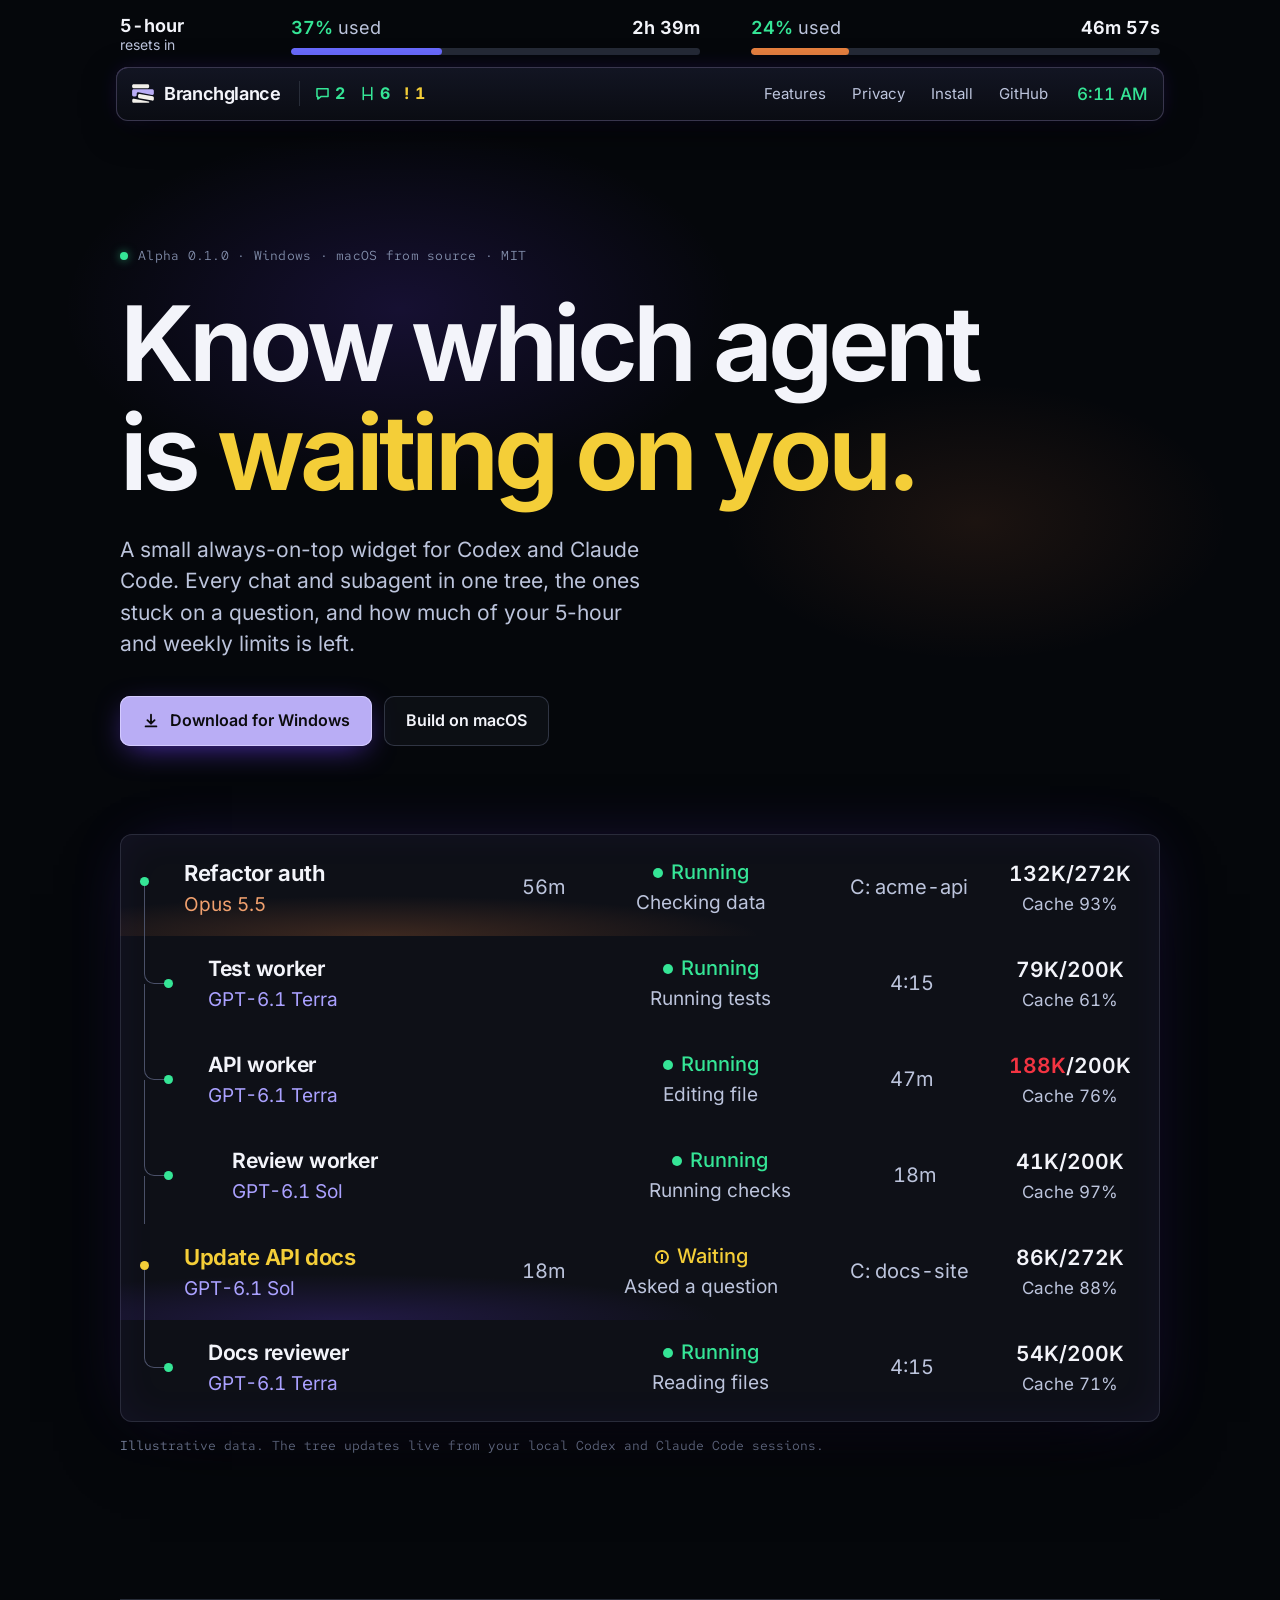
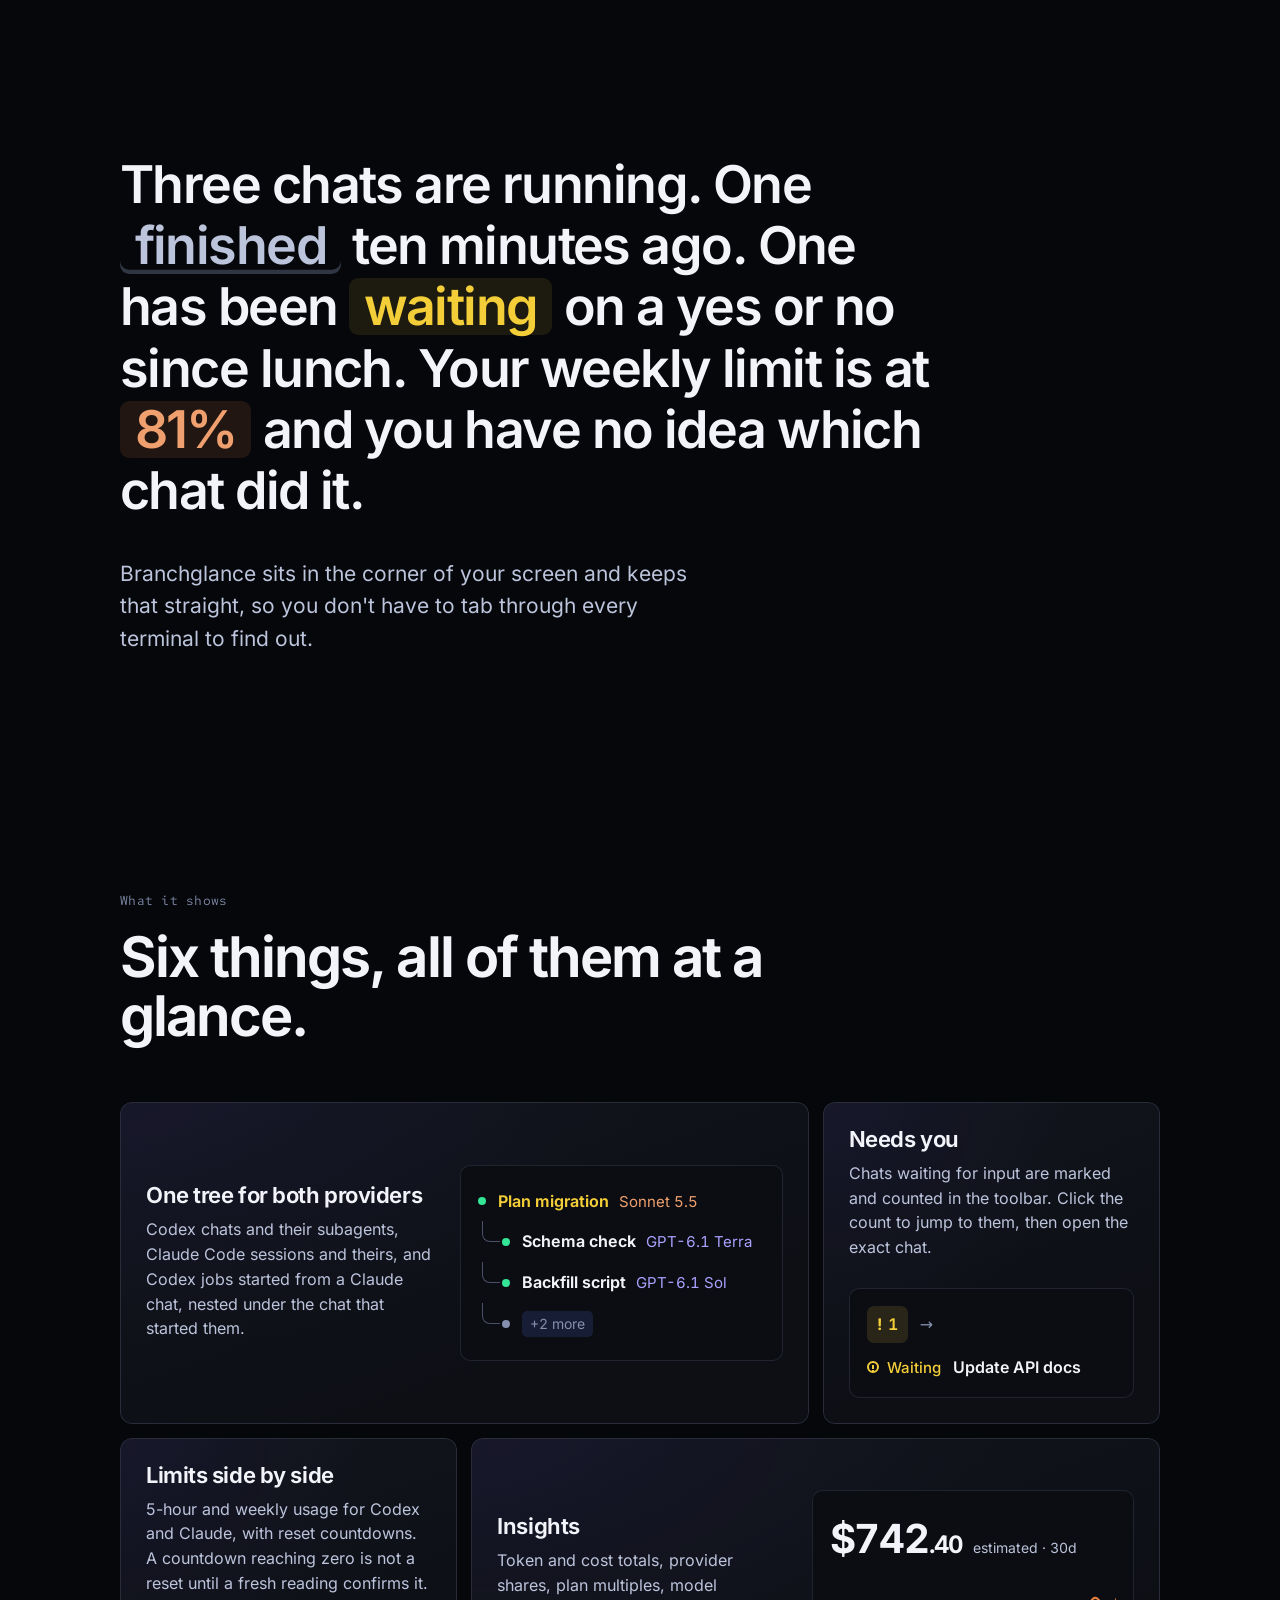
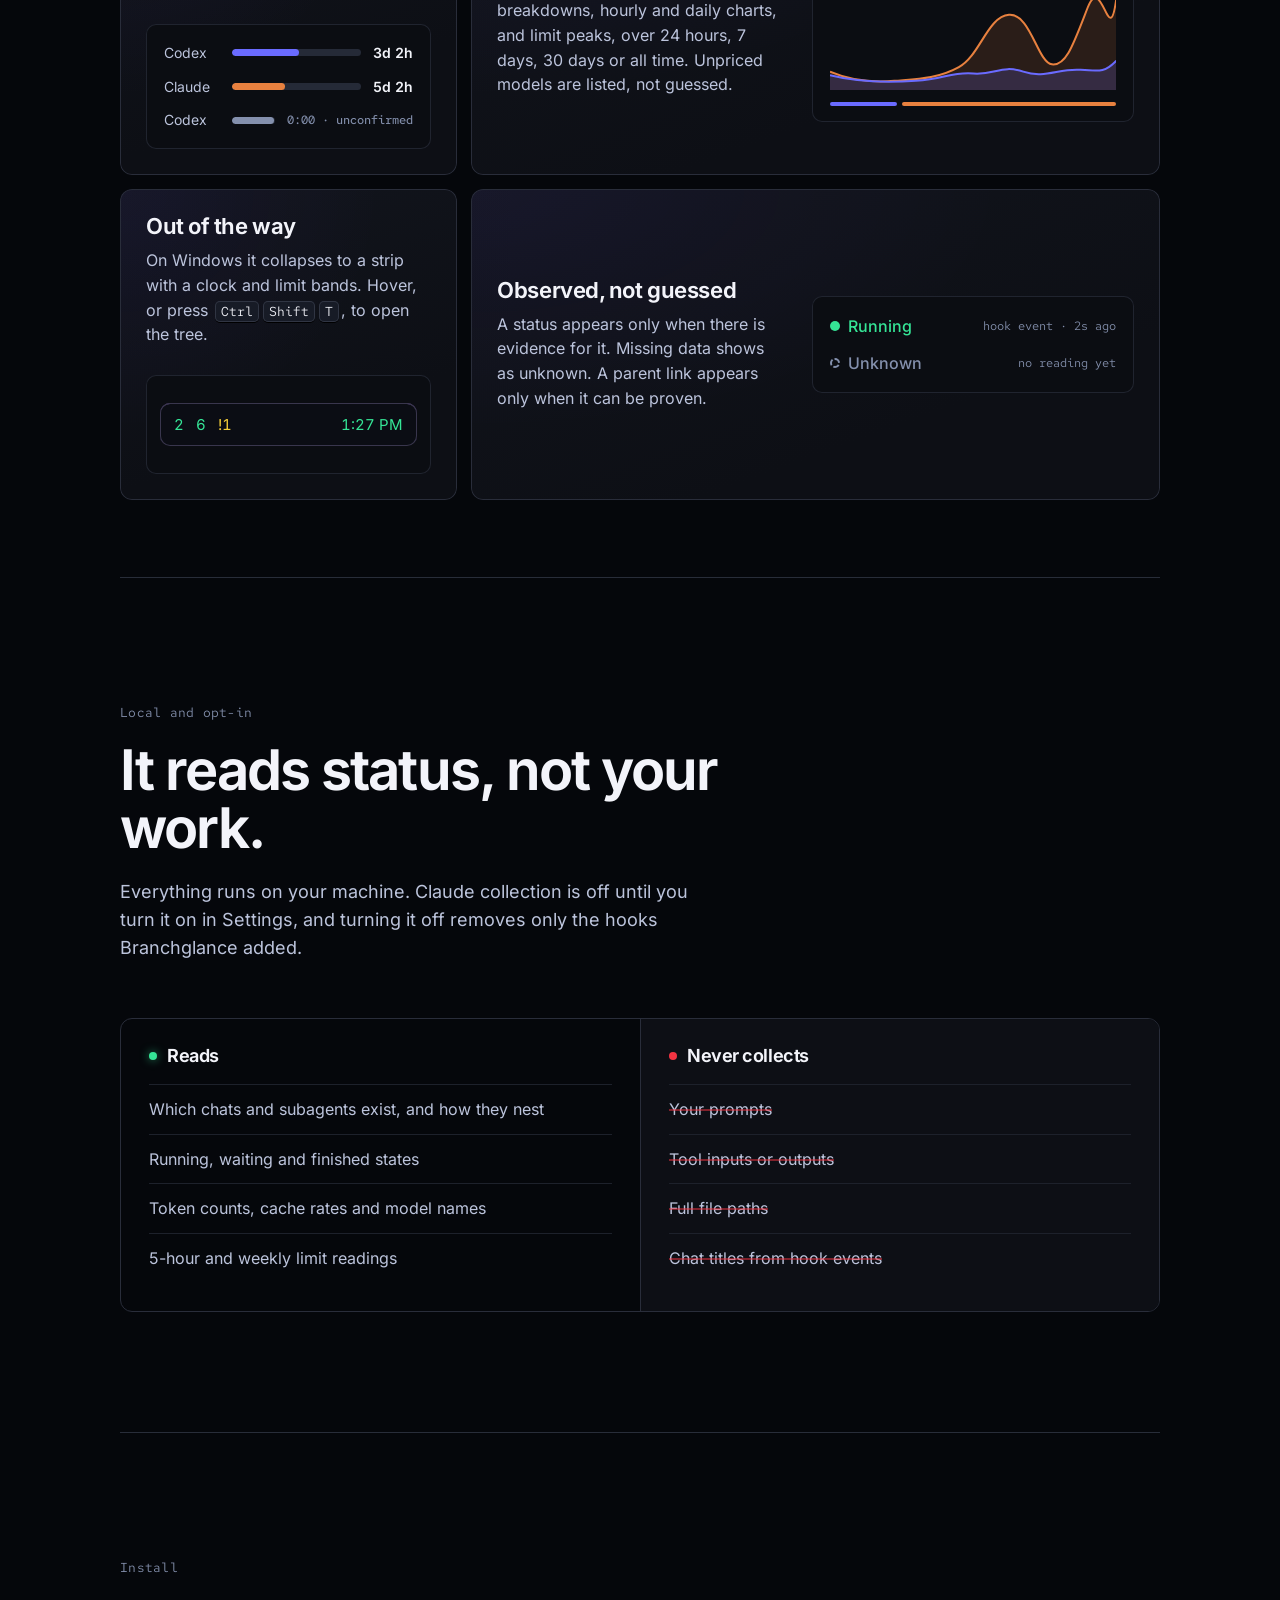
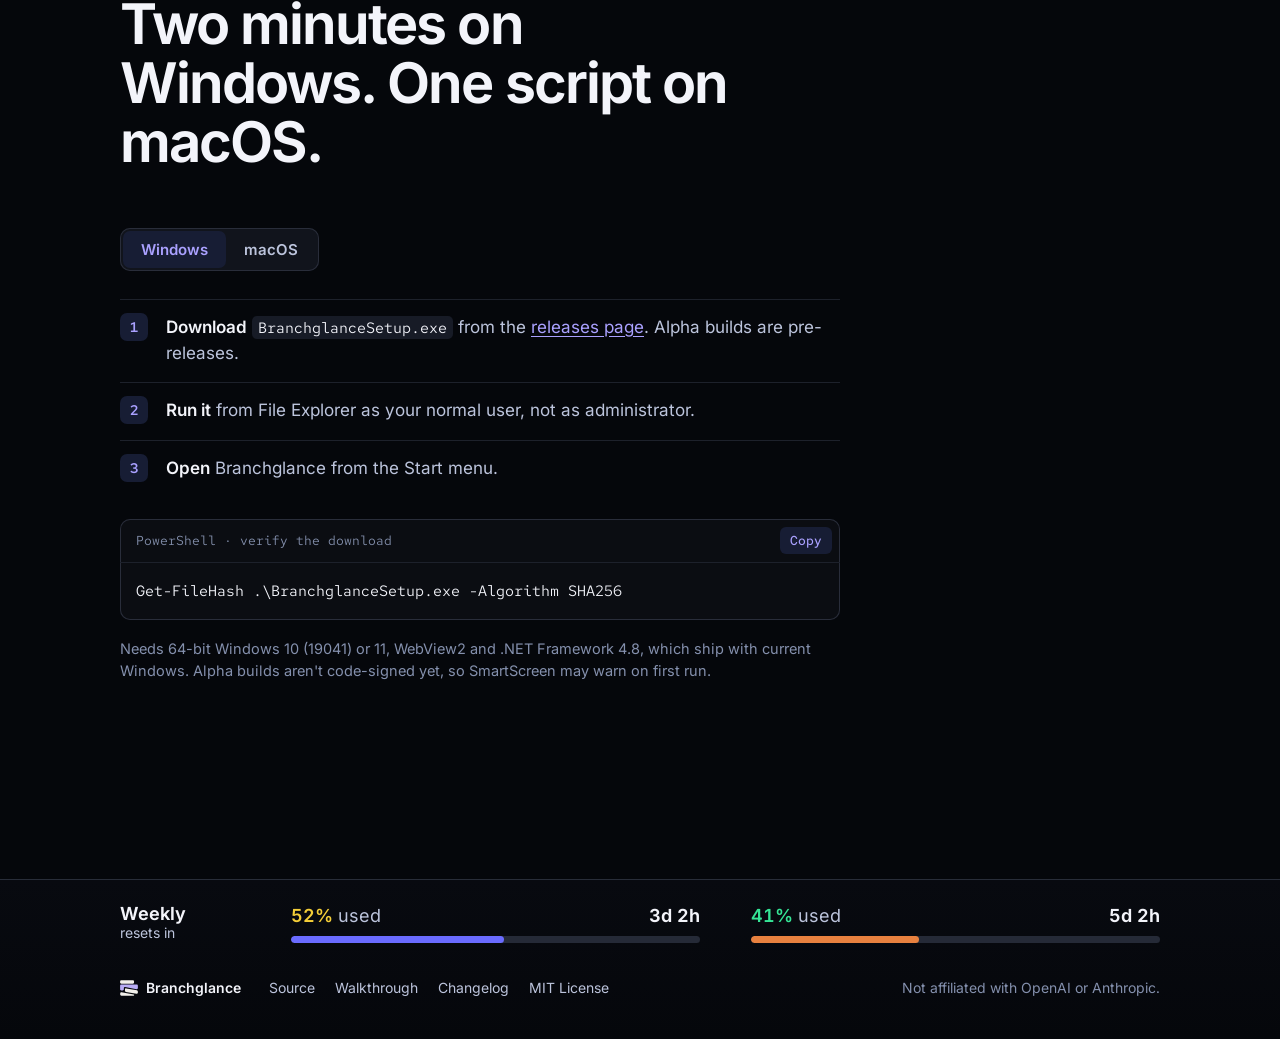
==== site/index.html @ d1dc900a "Add static landing page in the widget's visual language The page opens and closes with the widget's " ====
<!doctype html>
<html lang="en">
<head>
<meta charset="utf-8">
<meta name="viewport" content="width=device-width, initial-scale=1">
<title>Branchglance</title>
<meta name="description" content="A small always-on-top widget for Codex and Claude Code: every chat and subagent in one tree, the ones waiting on you, and how much of your 5-hour and weekly limits is left.">
<meta name="theme-color" content="#0b0d12">
<meta property="og:title" content="Branchglance">
<meta property="og:description" content="Every Codex and Claude Code chat in one tree. See which one is waiting on you, and how much limit is left.">
<meta property="og:image" content="img/social-preview.png">
<link rel="icon" href="img/favicon.svg" type="image/svg+xml">
<link rel="preload" href="fonts/Inter-latin.woff2" as="font" type="font/woff2" crossorigin>
<link rel="stylesheet" href="styles.css">
</head>
<body>

<!-- 5-hour band: the page opens the way the widget does. -->
<header class="band band-top" aria-label="Site header">
  <div class="band-inner">
    <div class="band-label"><b>5-hour</b><span>resets in</span></div>
    <div class="band-meter" data-src="codex">
      <div class="bm-head"><span><em class="pct" data-pct="37">37%</em> used</span><span class="cd" data-cd="9600">2h 40m</span></div>
      <div class="meter"><i style="width:37%"></i></div>
    </div>
    <div class="band-meter" data-src="claude">
      <div class="bm-head"><span><em class="pct" data-pct="24">24%</em> used</span><span class="cd" data-cd="2818" data-sec>46m 58s</span></div>
      <div class="meter"><i style="width:24%"></i></div>
    </div>
  </div>

  <nav class="toolbar" aria-label="Primary">
    <a class="tb-brand" href="#top" aria-label="Branchglance home">
      <img src="img/mark-full.svg" alt="" width="22" height="19">
      <span>Branchglance</span>
    </a>
    <div class="tb-counts" aria-hidden="true">
      <span class="c-chat"><svg viewBox="0 0 20 20"><path d="M3.5 4.5h13v9h-8l-4 3v-3h-1z"/></svg><b id="n-chats">2</b></span>
      <span class="c-agent"><svg viewBox="0 0 20 20"><path d="M5 3v9h10M15 3v14M5 12v5"/></svg><b id="n-agents">6</b></span>
      <span class="c-wait"><b>!</b><b id="n-wait">1</b></span>
    </div>
    <div class="tb-links">
      <a href="#features">Features</a>
      <a href="#privacy">Privacy</a>
      <a href="#install">Install</a>
      <a href="https://github.com/apratxxm/branchglance" rel="noopener">GitHub</a>
    </div>
    <span class="tb-clock" id="clock" aria-hidden="true">9:39 PM</span>
  </nav>
</header>

<main id="top">

  <!-- Hero -->
  <section class="hero">
    <p class="eyebrow"><span class="dot dot-green"></span>Alpha 0.1.0 · Windows · macOS from source · MIT</p>
    <h1>Know which agent<br>is <span class="waiting-word">waiting on you.</span></h1>
    <p class="lede">A small always-on-top widget for Codex and Claude Code. Every chat and subagent in one tree, the ones stuck on a question, and how much of your 5-hour and weekly limits is left.</p>
    <div class="cta">
      <a class="btn btn-primary" href="https://github.com/apratxxm/branchglance/releases">
        <svg viewBox="0 0 20 20" aria-hidden="true"><path d="M10 3v10m0 0-4-4m4 4 4-4M4 16h12"/></svg>
        Download for Windows
      </a>
      <a class="btn btn-ghost" href="#install">Build on macOS</a>
    </div>

    <!-- A working replica of the expanded tree, not a screenshot. -->
    <figure class="widget" aria-label="Branchglance widget showing two chats and their subagents">
      <div class="tree" id="tree">
        <div class="row parent claude" data-row="auth">
          <span class="node"></span>
          <div class="t"><b>Refactor auth</b><span class="model m-claude">Opus 5.5</span></div>
          <div class="age" data-age="3360">56m</div>
          <div class="st"><span class="state s-run">Running</span><span class="act">Checking data</span></div>
          <div class="path">C: acme-api</div>
          <div class="tok"><b><span data-tok="132">132K</span>/272K</b><span>Cache 93%</span></div>
        </div>
        <div class="row child" data-row="test">
          <span class="node"></span>
          <div class="t"><b>Test worker</b><span class="model m-codex">GPT-6.1 Terra</span></div>
          <div class="age"></div>
          <div class="st"><span class="state s-run">Running</span><span class="act">Running tests</span></div>
          <div class="path mono-num" data-age="254">4:14</div>
          <div class="tok"><b><span data-tok="79">79K</span>/200K</b><span>Cache 61%</span></div>
        </div>
        <div class="row child" data-row="api">
          <span class="node"></span>
          <div class="t"><b>API worker</b><span class="model m-codex">GPT-6.1 Terra</span></div>
          <div class="age"></div>
          <div class="st"><span class="state s-run">Running</span><span class="act">Editing file</span></div>
          <div class="path" data-age="2820">47m</div>
          <div class="tok"><b><span class="hot" data-tok="188">188K</span>/200K</b><span>Cache 76%</span></div>
        </div>
        <div class="row child deep" data-row="review">
          <span class="node"></span>
          <div class="t"><b>Review worker</b><span class="model m-codex">GPT-6.1 Sol</span></div>
          <div class="age"></div>
          <div class="st"><span class="state s-run">Running</span><span class="act">Running checks</span></div>
          <div class="path" data-age="1080">18m</div>
          <div class="tok"><b><span data-tok="41">41K</span>/200K</b><span>Cache 97%</span></div>
        </div>
        <div class="row parent codex" data-row="docs">
          <span class="node"></span>
          <div class="t"><b>Update API docs</b><span class="model m-codex">GPT-6.1 Sol</span></div>
          <div class="age" data-age="1080">18m</div>
          <div class="st"><span class="state s-wait">Waiting</span><span class="act">Asked a question</span></div>
          <div class="path">C: docs-site</div>
          <div class="tok"><b><span data-tok="86">86K</span>/272K</b><span>Cache 88%</span></div>
        </div>
        <div class="row child last" data-row="docrev">
          <span class="node"></span>
          <div class="t"><b>Docs reviewer</b><span class="model m-codex">GPT-6.1 Terra</span></div>
          <div class="age"></div>
          <div class="st"><span class="state s-run">Running</span><span class="act">Reading files</span></div>
          <div class="path" data-age="254">4:14</div>
          <div class="tok"><b><span data-tok="54">54K</span>/200K</b><span>Cache 71%</span></div>
        </div>
      </div>
      <figcaption>Illustrative data. The tree updates live from your local Codex and Claude Code sessions.</figcaption>
    </figure>
  </section>

  <!-- The problem, said plainly -->
  <section class="prose-band">
    <p class="big">
      Three chats are running.
      One <span class="tag t-done">finished</span> ten minutes ago.
      One has been <span class="tag t-wait">waiting</span> on a yes or no since lunch.
      Your weekly limit is at <span class="tag t-hot">81%</span> and you have no idea which chat did it.
    </p>
    <p class="big-after">Branchglance sits in the corner of your screen and keeps that straight, so you don't have to tab through every terminal to find out.</p>
  </section>

  <!-- Features as specimens -->
  <section class="features" id="features" aria-labelledby="features-h">
    <div class="sec-head">
      <p class="eyebrow">What it shows</p>
      <h2 id="features-h">Six things, all of them at a glance.</h2>
    </div>

    <div class="grid">
      <article class="spec span-2">
        <div class="spec-copy">
          <h3>One tree for both providers</h3>
          <p>Codex chats and their subagents, Claude Code sessions and theirs, and Codex jobs started from a Claude chat, nested under the chat that started them.</p>
        </div>
        <div class="spec-ui mini-tree" aria-hidden="true">
          <div class="mt mt-p"><i></i><b>Plan migration</b><span class="m-claude">Sonnet 5.5</span></div>
          <div class="mt mt-c"><i></i><b>Schema check</b><span class="m-codex">GPT-6.1 Terra</span></div>
          <div class="mt mt-c"><i></i><b>Backfill script</b><span class="m-codex">GPT-6.1 Sol</span></div>
          <div class="mt mt-c mt-more"><i></i><span>+2 more</span></div>
        </div>
      </article>

      <article class="spec">
        <div class="spec-copy">
          <h3>Needs you</h3>
          <p>Chats waiting for input are marked and counted in the toolbar. Click the count to jump to them, then open the exact chat.</p>
        </div>
        <div class="spec-ui needs" aria-hidden="true">
          <span class="chip-wait"><b>!</b> 1</span>
          <span class="arrow">→</span>
          <span class="needs-row"><span class="state s-wait">Waiting</span> Update API docs</span>
        </div>
      </article>

      <article class="spec">
        <div class="spec-copy">
          <h3>Limits side by side</h3>
          <p>5-hour and weekly usage for Codex and Claude, with reset countdowns. A countdown reaching zero is not a reset until a fresh reading confirms it.</p>
        </div>
        <div class="spec-ui limits" aria-hidden="true">
          <div class="lim codex"><span>Codex</span><div class="meter"><i style="width:52%"></i></div><b>3d 2h</b></div>
          <div class="lim claude"><span>Claude</span><div class="meter"><i style="width:41%"></i></div><b>5d 2h</b></div>
          <div class="lim zero"><span>Codex</span><div class="meter"><i style="width:96%"></i></div><b class="unconfirmed">0:00 · unconfirmed</b></div>
        </div>
      </article>

      <article class="spec span-2 insights">
        <div class="spec-copy">
          <h3>Insights</h3>
          <p>Token and cost totals, provider shares, plan multiples, model breakdowns, hourly and daily charts, and limit peaks, over 24 hours, 7 days, 30 days or all time. Unpriced models are listed, not guessed.</p>
        </div>
        <div class="spec-ui chart" aria-hidden="true">
          <div class="chart-top">
            <span class="money">$742<small>.40</small></span>
            <span class="est">estimated · 30d</span>
          </div>
          <svg viewBox="0 0 400 120" preserveAspectRatio="none">
            <path class="a-claude" d="M0 100 C30 110 60 112 90 110 S150 108 180 95 S220 40 250 38 S290 90 310 92 S340 70 360 30 S390 80 400 20 V120 H0Z"/>
            <path class="l-claude" d="M0 100 C30 110 60 112 90 110 S150 108 180 95 S220 40 250 38 S290 90 310 92 S340 70 360 30 S390 80 400 20"/>
            <path class="a-codex" d="M0 104 C40 112 80 112 120 110 S170 100 200 102 S240 92 270 100 S320 96 350 98 S385 100 400 88 V120 H0Z"/>
            <path class="l-codex" d="M0 104 C40 112 80 112 120 110 S170 100 200 102 S240 92 270 100 S320 96 350 98 S385 100 400 88"/>
          </svg>
          <div class="split"><i class="sc" style="flex:24"></i><i class="sl" style="flex:76"></i></div>
        </div>
      </article>

      <article class="spec">
        <div class="spec-copy">
          <h3>Out of the way</h3>
          <p>On Windows it collapses to a strip with a clock and limit bands. Hover, or press <kbd>Ctrl</kbd><kbd>Shift</kbd><kbd>T</kbd>, to open the tree.</p>
        </div>
        <div class="spec-ui strip" aria-hidden="true">
          <div class="strip-bar">
            <span class="sb-counts"><em class="g">2</em><em class="g">6</em><em class="y">!1</em></span>
            <span class="sb-clock">1:27 PM</span>
          </div>
        </div>
      </article>

      <article class="spec span-2">
        <div class="spec-copy">
          <h3>Observed, not guessed</h3>
          <p>A status appears only when there is evidence for it. Missing data shows as unknown. A parent link appears only when it can be proven.</p>
        </div>
        <div class="spec-ui observed" aria-hidden="true">
          <div><span class="state s-run">Running</span><small>hook event · 2s ago</small></div>
          <div><span class="state s-unk">Unknown</span><small>no reading yet</small></div>
        </div>
      </article>
    </div>
  </section>

  <!-- Privacy -->
  <section class="privacy" id="privacy" aria-labelledby="privacy-h">
    <div class="sec-head">
      <p class="eyebrow">Local and opt-in</p>
      <h2 id="privacy-h">It reads status, not your work.</h2>
      <p class="sub">Everything runs on your machine. Claude collection is off until you turn it on in Settings, and turning it off removes only the hooks Branchglance added.</p>
    </div>
    <div class="ledger">
      <div class="col">
        <h3><span class="dot dot-green"></span>Reads</h3>
        <ul>
          <li>Which chats and subagents exist, and how they nest</li>
          <li>Running, waiting and finished states</li>
          <li>Token counts, cache rates and model names</li>
          <li>5-hour and weekly limit readings</li>
        </ul>
      </div>
      <div class="col">
        <h3><span class="dot dot-red"></span>Never collects</h3>
        <ul>
          <li>Your prompts</li>
          <li>Tool inputs or outputs</li>
          <li>Full file paths</li>
          <li>Chat titles from hook events</li>
        </ul>
      </div>
    </div>
  </section>

  <!-- Install -->
  <section class="install" id="install" aria-labelledby="install-h">
    <div class="sec-head">
      <p class="eyebrow">Install</p>
      <h2 id="install-h">Two minutes on Windows. One script on macOS.</h2>
    </div>

    <div class="tabs" role="tablist" aria-label="Platform">
      <button role="tab" id="tab-win" aria-controls="pane-win" aria-selected="true">Windows</button>
      <button role="tab" id="tab-mac" aria-controls="pane-mac" aria-selected="false" tabindex="-1">macOS</button>
    </div>

    <div class="pane" id="pane-win" role="tabpanel" aria-labelledby="tab-win">
      <ol class="steps">
        <li><b>Download</b> <code>BranchglanceSetup.exe</code> from the <a href="https://github.com/apratxxm/branchglance/releases">releases page</a>. Alpha builds are pre-releases.</li>
        <li><b>Run it</b> from File Explorer as your normal user, not as administrator.</li>
        <li><b>Open</b> Branchglance from the Start menu.</li>
      </ol>
      <div class="code">
        <div class="code-head"><span>PowerShell · verify the download</span><button class="copy" data-copy="win-code">Copy</button></div>
        <pre id="win-code">Get-FileHash .\BranchglanceSetup.exe -Algorithm SHA256</pre>
      </div>
      <p class="fine">Needs 64-bit Windows 10 (19041) or 11, WebView2 and .NET Framework 4.8, which ship with current Windows. Alpha builds aren't code-signed yet, so SmartScreen may warn on first run.</p>
    </div>

    <div class="pane" id="pane-mac" role="tabpanel" aria-labelledby="tab-mac" hidden>
      <ol class="steps">
        <li><b>Install</b> Python 3 and the Xcode command line tools.</li>
        <li><b>Build</b> from a checkout. The script installs the notch app in <code>/Applications</code>.</li>
      </ol>
      <div class="code">
        <div class="code-head"><span>Terminal</span><button class="copy" data-copy="mac-code">Copy</button></div>
        <pre id="mac-code">git clone https://github.com/apratxxm/branchglance.git
cd branchglance
./macos/build.sh install</pre>
      </div>
      <p class="fine">Builds without a Developer ID are signed locally for the machine that built them. See the <a href="https://github.com/apratxxm/branchglance/blob/master/macos/README.md">macOS guide</a> for rollback and uninstall.</p>
    </div>
  </section>

</main>

<!-- Weekly band: the page closes the way the widget does. -->
<footer class="band band-bottom">
  <div class="band-inner">
    <div class="band-label"><b>Weekly</b><span>resets in</span></div>
    <div class="band-meter" data-src="codex">
      <div class="bm-head"><span><em class="pct" data-pct="52">52%</em> used</span><span class="cd">3d 2h</span></div>
      <div class="meter"><i style="width:52%"></i></div>
    </div>
    <div class="band-meter" data-src="claude">
      <div class="bm-head"><span><em class="pct" data-pct="41">41%</em> used</span><span class="cd">5d 2h</span></div>
      <div class="meter"><i style="width:41%"></i></div>
    </div>
  </div>
  <div class="foot">
    <span class="foot-brand"><img src="img/mark-full.svg" alt="" width="18" height="16"> Branchglance</span>
    <span class="foot-links">
      <a href="https://github.com/apratxxm/branchglance">Source</a>
      <a href="https://github.com/apratxxm/branchglance/blob/master/docs/GUIDE.md">Walkthrough</a>
      <a href="https://github.com/apratxxm/branchglance/blob/master/CHANGELOG.md">Changelog</a>
      <a href="https://github.com/apratxxm/branchglance/blob/master/LICENSE">MIT License</a>
    </span>
    <span class="foot-note">Not affiliated with OpenAI or Anthropic.</span>
  </div>
</footer>

<script src="main.js" defer></script>
</body>
</html>
---- site/styles.css ----
/* Branchglance site. Tokens are lifted from the widget (token_tracker/static/runway*.css)
   so the page reads as the same object, not a marketing reinterpretation of it. */

@font-face{font-family:Inter;font-style:normal;font-weight:400 700;font-display:swap;src:url("fonts/Inter-latin.woff2") format("woff2");}
@font-face{font-family:"Red Hat Mono";font-style:normal;font-weight:400 600;font-display:swap;src:url("fonts/RedHatMono-latin.woff2") format("woff2");}

:root{
  color-scheme:dark;
  --void:#05070b;
  --paper:#0b0d12;
  --card:#11141c;
  --card-2:#0e1017;
  --ink:#f3f4fa;
  --muted:#bcc4dc;
  --quiet:#8490ad;
  --line:#282d39;
  --line-2:#303543;
  --track:#252a37;

  --codex:#5f72ff;          /* meter blue, a touch lifted from #425df6 for text contrast */
  --codex-bar:#6a6bff;
  --codex-ink:#aaa1ff;      /* model name lavender */
  --codex-glow:#7040ff;
  --claude:#e8813f;
  --claude-ink:#f0a06e;
  --claude-glow:#ffb14a;

  --green:#35e596;
  --yellow:#f4ce38;
  --red:#f33442;

  --mark-lav:#b9adf5;

  --sans:Inter,"Segoe UI Variable","Segoe UI",system-ui,sans-serif;
  --mono:"Red Hat Mono",ui-monospace,"Cascadia Mono",Menlo,monospace;
  --ease:cubic-bezier(.2,.7,.2,1);
  --gutter:clamp(16px,4vw,40px);
  --max:1120px;
}

*,*::before,*::after{box-sizing:border-box}
html{scroll-behavior:smooth;-webkit-text-size-adjust:100%;overflow-x:clip}
body{
  margin:0;background:var(--void);color:var(--ink);font-family:var(--sans);
  font-size:17px;line-height:1.55;
  -webkit-font-smoothing:antialiased;overflow-x:clip;
}
a{color:inherit}
img,svg{display:block}
h1,h2,h3{margin:0;font-weight:650;letter-spacing:-.025em;line-height:1.05}
p{margin:0}
code,kbd,pre{font-family:var(--mono)}
:focus-visible{outline:2px solid var(--codex-ink);outline-offset:3px;border-radius:6px}
::selection{background:color-mix(in srgb,var(--codex-glow) 45%,transparent)}

.eyebrow{display:inline-flex;align-items:center;gap:10px;font-family:var(--mono);font-size:13px;letter-spacing:.02em;color:var(--quiet)}
.dot{width:8px;height:8px;border-radius:50%;flex:none;display:inline-block}
.dot-green{background:var(--green);box-shadow:0 0 10px color-mix(in srgb,var(--green) 60%,transparent)}
.dot-red{background:var(--red)}

.band,.toolbar,.tree,.spec-ui,.money{font-variant-numeric:tabular-nums}

/* ---------- Quota bands (top and bottom of the page, like the widget) ---------- */
header.band{display:contents}
.band-inner{
  display:grid;grid-template-columns:120px 1fr 1fr;gap:clamp(20px,4vw,56px);align-items:center;
  max-width:var(--max);margin:0 auto;padding:14px var(--gutter) 12px;
}
.band-label{display:flex;flex-direction:column;line-height:1.15}
.band-label b{font-size:18px;font-weight:650}
.band-label span{font-size:14px;color:var(--muted)}
.bm-head{display:flex;justify-content:space-between;align-items:baseline;font-size:18px;color:var(--muted);margin-bottom:6px}
.bm-head em{font-style:normal;font-weight:600;color:var(--green)}
.bm-head em.warn{color:var(--yellow)}
.bm-head em.hot{color:var(--red)}
.bm-head .cd{color:var(--ink);font-weight:650}
.meter{height:7px;border-radius:8px;background:var(--track);overflow:hidden}
.meter i{display:block;height:100%;border-radius:inherit;background:var(--codex-bar);transition:width 1.2s var(--ease)}
[data-src="claude"] .meter i,.claude .meter i{background:var(--claude)}

/* ---------- Toolbar nav ---------- */
.toolbar{
  position:sticky;top:10px;z-index:20;
  display:flex;align-items:center;gap:18px;
  max-width:calc(var(--max) - 2*var(--gutter) + 8px);margin:0 auto;
  width:calc(100% - 2*var(--gutter) + 8px);
  height:54px;padding:0 10px 0 16px;
  border-radius:12px;
  background:linear-gradient(180deg,color-mix(in srgb,#141726 92%,transparent),color-mix(in srgb,#0b0d14 92%,transparent));
  backdrop-filter:blur(14px);-webkit-backdrop-filter:blur(14px);
  box-shadow:inset 0 0 0 1px #39364d,inset 0 1px 0 0 #514176,0 10px 40px -10px #000,0 0 22px -6px color-mix(in srgb,var(--codex-glow) 30%,transparent);
}
.tb-brand{display:flex;align-items:center;gap:10px;text-decoration:none;font-weight:650;font-size:18px;letter-spacing:-.02em;flex:none}
.tb-counts{display:flex;gap:14px;font-size:16px;align-items:center;padding-left:14px;border-left:1px solid var(--line)}
.tb-counts span{display:inline-flex;align-items:center;gap:4px}
.tb-counts svg{width:17px;height:17px;fill:none;stroke:currentColor;stroke-width:1.8;stroke-linejoin:round;stroke-linecap:round}
.c-chat,.c-agent{color:var(--green)}
.c-wait{color:var(--yellow);gap:6px!important}
.c-wait.bump b{animation:bump .5s var(--ease)}
@keyframes bump{40%{transform:translateY(-3px)}}
.tb-links{display:flex;gap:4px;margin-left:auto}
.tb-links a{text-decoration:none;color:var(--muted);font-size:15px;padding:7px 11px;border-radius:7px;transition:background .2s,color .2s}
.tb-links a:hover{background:#171d34;color:var(--ink)}
.tb-clock{color:var(--green);font-size:17px;font-weight:500;min-width:76px;text-align:right;padding-right:6px}

/* ---------- Hero ---------- */
main{max-width:var(--max);margin:0 auto;padding:0 var(--gutter)}
.hero{position:relative;padding:clamp(56px,10vw,120px) 0 clamp(40px,6vw,72px)}
.hero::before{
  content:"";position:absolute;z-index:-1;left:50%;top:-40px;width:min(1200px,140vw);height:760px;transform:translateX(-50%);
  background:
    radial-gradient(ellipse 40% 34% at 30% 30%,color-mix(in srgb,var(--codex-glow) 16%,transparent),transparent 70%),
    radial-gradient(ellipse 30% 26% at 78% 58%,color-mix(in srgb,var(--claude) 10%,transparent),transparent 70%);
  pointer-events:none;
}
.hero h1{font-size:clamp(44px,8.2vw,104px);letter-spacing:-.045em;margin:22px 0 26px}
.waiting-word{color:var(--yellow);white-space:nowrap}
.lede{font-size:clamp(18px,2.1vw,21px);color:var(--muted);max-width:40ch;line-height:1.5}
.cta{display:flex;flex-wrap:wrap;gap:12px;margin-top:36px}
.btn{display:inline-flex;align-items:center;gap:10px;height:50px;padding:0 22px;border-radius:10px;font-weight:600;font-size:16px;text-decoration:none;transition:transform .2s var(--ease),box-shadow .2s,background .2s}
.btn svg{width:18px;height:18px;fill:none;stroke:currentColor;stroke-width:2;stroke-linecap:round;stroke-linejoin:round}
.btn-primary{background:var(--mark-lav);color:#0b0b0d;box-shadow:0 0 0 1px #d4cbff inset,0 8px 30px -8px color-mix(in srgb,var(--codex-glow) 70%,transparent)}
.btn-primary:hover{transform:translateY(-1px);box-shadow:0 0 0 1px #e2dcff inset,0 12px 40px -8px color-mix(in srgb,var(--codex-glow) 90%,transparent)}
.btn-ghost{color:var(--ink);box-shadow:inset 0 0 0 1px var(--line-2);background:color-mix(in srgb,var(--card) 60%,transparent)}
.btn-ghost:hover{background:#171d34}

/* ---------- Widget replica ---------- */
.widget{margin:clamp(48px,8vw,88px) 0 0;padding:0}
.tree{
  position:relative;border-radius:12px;padding:6px 0;overflow:hidden;
  background:#0e1017;
  box-shadow:inset 0 0 0 1px #292b3a,inset 0 0 40px color-mix(in srgb,var(--codex-glow) 6%,transparent),0 30px 80px -30px #000,0 0 60px -20px color-mix(in srgb,var(--codex-glow) 30%,transparent);
}
.widget figcaption{margin-top:14px;font-family:var(--mono);font-size:12.5px;color:var(--quiet)}
.row{
  --x:24px;
  position:relative;display:grid;align-items:center;column-gap:12px;
  grid-template-columns:minmax(0,2.1fr) 64px minmax(0,1.5fr) minmax(0,1.1fr) 132px;
  min-height:96px;padding:12px 24px 12px 64px;
}
.row.child{padding-left:88px}
.row.deep{padding-left:112px}
.row.parent::after{
  content:"";position:absolute;inset:0;pointer-events:none;opacity:.9;
  background:radial-gradient(ellipse 380px 46px at 220px 100%,color-mix(in srgb,var(--codex-glow) 22%,transparent),transparent 100%);
}
.row.parent.claude::after{background:radial-gradient(ellipse 380px 40px at 260px 100%,color-mix(in srgb,var(--claude) 24%,transparent),transparent 100%)}
.row>*{position:relative;z-index:1}
/* tree lines */
.row .node{position:absolute;left:calc(var(--x) - 4px);top:50%;width:9px;height:9px;margin-top:-4.5px;border-radius:50%;background:var(--green);z-index:2;transition:background .4s}
.row.child .node{left:44px}
.row.parent .node{top:44%}
.row.parent::before{content:"";position:absolute;left:var(--x);top:44%;bottom:0;border-left:1.5px solid #4a5068;z-index:1}
.row.child::before{
  content:"";position:absolute;left:var(--x);top:0;height:50%;width:22px;
  border-left:1.5px solid #4a5068;border-bottom:1.5px solid #4a5068;border-bottom-left-radius:10px;z-index:1;
}
.row.child:not(.last)::after{content:"";position:absolute;left:var(--x);top:50%;bottom:0;border-left:1.5px solid #4a5068;z-index:1}
.row.child.waiting .node,.row.parent.waiting .node{background:var(--yellow)}
.row.done .node{background:var(--quiet)}

.t{display:flex;flex-direction:column;min-width:0}
.t b{font-size:21px;font-weight:650;letter-spacing:-.02em;white-space:nowrap;overflow:hidden;text-overflow:ellipsis;transition:color .4s}
.parent .t b{font-size:22px}
.waiting .t b{color:var(--yellow)}
.model{font-size:19px;white-space:nowrap;overflow:hidden;text-overflow:ellipsis}
.m-codex{color:var(--codex-ink)}
.m-claude{color:var(--claude-ink)}
.age,.path{font-size:20px;color:var(--muted);text-align:center;white-space:nowrap;overflow:hidden;text-overflow:ellipsis}
.st{display:flex;flex-direction:column;align-items:center;text-align:center;min-width:0}
.state{display:inline-flex;align-items:center;gap:8px;font-size:20px;font-weight:500;white-space:nowrap}
.state::before{content:"";width:10px;height:10px;border-radius:50%;background:currentColor}
.s-run{color:var(--green)}
.s-wait{color:var(--yellow)}
.s-wait::before{width:14px;height:14px;background:none;border:2px solid currentColor;box-sizing:border-box;
  background-image:linear-gradient(currentColor,currentColor),linear-gradient(currentColor,currentColor);
  background-size:2px 5px,2px 2px;background-position:center 2px,center 8px;background-repeat:no-repeat}
.s-done{color:var(--muted)}
.s-done::before{background:none;border:2px solid currentColor;width:10px;height:10px;box-sizing:border-box}
.s-unk{color:var(--quiet)}
.s-unk::before{background:none;border:2px dashed currentColor;box-sizing:border-box}
.act{font-size:19px;color:var(--muted);white-space:nowrap;overflow:hidden;text-overflow:ellipsis;max-width:100%;transition:opacity .3s}
.tok{display:flex;flex-direction:column;align-items:center;white-space:nowrap}
.tok b{font-size:21px;font-weight:600}
.tok>span{font-size:17px;color:var(--muted)}
.tok .hot{color:var(--red)}
.row.flash{animation:flash 1.2s var(--ease)}
@keyframes flash{0%{background:color-mix(in srgb,var(--yellow) 10%,transparent)}100%{background:transparent}}

/* ---------- Prose band ---------- */
.prose-band{padding:clamp(72px,12vw,160px) 0;border-top:1px solid var(--line);margin-top:clamp(40px,6vw,72px)}
.big{font-size:clamp(28px,4.4vw,52px);line-height:1.18;letter-spacing:-.03em;font-weight:600;max-width:24ch;color:var(--ink)}
.tag{display:inline-block;padding:0 .28em;border-radius:.18em;line-height:1.1}
.t-done{color:var(--muted);box-shadow:inset 0 -.08em 0 var(--line-2)}
.t-wait{color:var(--yellow);background:color-mix(in srgb,var(--yellow) 10%,transparent)}
.t-hot{color:var(--claude-ink);background:color-mix(in srgb,var(--claude) 12%,transparent)}
.big-after{margin-top:36px;max-width:46ch;font-size:clamp(18px,2vw,21px);color:var(--muted)}

/* ---------- Features ---------- */
.sec-head{margin-bottom:clamp(32px,5vw,56px)}
.sec-head h2{font-size:clamp(32px,5vw,56px);margin-top:16px;max-width:18ch;letter-spacing:-.035em}
.sec-head .sub{margin-top:20px;color:var(--muted);max-width:52ch;font-size:18px}
.features{padding:clamp(40px,6vw,80px) 0}
.grid{display:grid;grid-template-columns:repeat(3,minmax(0,1fr));gap:14px}
.spec{
  position:relative;display:flex;flex-direction:column;gap:28px;justify-content:space-between;
  padding:26px;border-radius:12px;min-width:0;
  background:radial-gradient(ellipse at 0 0,color-mix(in srgb,var(--codex-glow) 6%,transparent),transparent 55%),linear-gradient(160deg,#12151d,#0d0f15 70%);
  box-shadow:inset 0 0 0 1px #292d3a;
  transition:box-shadow .3s;
}
.spec:hover{box-shadow:inset 0 0 0 1px #39364d,0 0 30px -12px color-mix(in srgb,var(--codex-glow) 40%,transparent)}
.span-2{grid-column:span 2;flex-direction:row;align-items:center}
.span-2>*{flex:1 1 0;min-width:0}
.spec h3{font-size:22px;letter-spacing:-.02em}
.spec p{margin-top:10px;color:var(--muted);font-size:16px;line-height:1.55}
kbd{display:inline-block;font-size:12.5px;padding:1px 6px;margin:0 2px;border-radius:5px;background:#171b26;box-shadow:inset 0 0 0 1px var(--line-2),0 1px 0 #000;color:var(--ink)}
.spec-ui{border-radius:10px;background:#0b0d12;box-shadow:inset 0 0 0 1px #20242f;padding:18px}

.mini-tree{padding:16px 18px}
.mt{position:relative;display:flex;align-items:baseline;gap:10px;padding:8px 0 8px 20px;font-size:16px;white-space:nowrap;overflow:hidden}
.mt b{font-weight:650;overflow:hidden;text-overflow:ellipsis}
.mt span{font-size:15px}
.mt i{position:absolute;left:0;top:50%;width:8px;height:8px;margin-top:-4px;border-radius:50%;background:var(--green)}
.mt-p b{color:var(--yellow)}
.mt-c{padding-left:44px}
.mt-c i{left:24px}
.mt-c::before{content:"";position:absolute;left:3.5px;top:-50%;height:100%;width:18px;border-left:1.5px solid #4a5068;border-bottom:1.5px solid #4a5068;border-bottom-left-radius:8px}
.mt-more span{color:var(--quiet);font-size:14px;padding:2px 8px;border-radius:5px;background:#171d34}
.mt-more i{background:var(--quiet)}

.needs{display:flex;align-items:center;gap:12px;flex-wrap:wrap;font-size:16px}
.chip-wait{display:inline-flex;gap:6px;align-items:center;color:var(--yellow);padding:6px 10px;border-radius:7px;background:#292619;font-weight:600}
.arrow{color:var(--quiet)}
.needs-row{display:inline-flex;align-items:center;gap:12px;color:var(--ink);font-weight:600}
.needs-row .state{font-size:15px}
.needs-row .s-wait::before{width:12px;height:12px;background-size:2px 4px,2px 2px;background-position:center 2px,center 7px}

.limits{display:grid;gap:12px}
.lim{display:grid;grid-template-columns:56px 1fr auto;align-items:center;gap:12px;font-size:14px;color:var(--muted)}
.lim b{color:var(--ink);font-weight:600;font-size:14px}
.lim.zero .meter i{background:var(--quiet)}
.lim .unconfirmed{color:var(--quiet);font-weight:500;font-family:var(--mono);font-size:12px}

.insights .spec-ui{padding:18px 18px 16px}
.chart-top{display:flex;align-items:baseline;gap:10px;margin-bottom:10px}
.money{font-size:40px;font-weight:700;letter-spacing:-.03em}
.money small{font-size:.6em}
.est{color:var(--muted);font-size:14px}
.chart svg{width:100%;height:110px}
.a-claude{fill:color-mix(in srgb,var(--claude) 14%,transparent)}
.l-claude{fill:none;stroke:var(--claude);stroke-width:2;vector-effect:non-scaling-stroke}
.a-codex{fill:color-mix(in srgb,var(--codex-bar) 18%,transparent)}
.l-codex{fill:none;stroke:var(--codex-bar);stroke-width:2;vector-effect:non-scaling-stroke}
.split{display:flex;gap:5px;margin-top:12px}
.split i{height:4px;border-radius:4px}
.sc{background:var(--codex-bar)}.sl{background:var(--claude)}

.strip{display:grid;place-items:center;padding:28px 14px}
.strip-bar{display:flex;align-items:center;justify-content:space-between;gap:16px;width:100%;max-width:300px;padding:10px 14px;border-radius:10px;background:#0b0d14;box-shadow:inset 0 0 0 1px #39364d,inset 0 1px 0 #514176}
.sb-counts{display:flex;gap:12px}
.sb-counts em{font-style:normal;font-size:15px}
.g{color:var(--green)}.y{color:var(--yellow)}
.sb-clock{color:var(--green);font-size:15px}

.observed{display:grid;gap:12px}
.observed div{display:flex;justify-content:space-between;align-items:center;gap:12px}
.observed .state{font-size:16px}
.observed small{font-family:var(--mono);color:var(--quiet);font-size:12px}

/* ---------- Privacy ---------- */
.privacy{padding:clamp(72px,10vw,120px) 0;border-top:1px solid var(--line)}
.ledger{display:grid;grid-template-columns:1fr 1fr;border-radius:12px;border:1px solid #292d3a;overflow:hidden}
.ledger .col{padding:28px}
.ledger .col+.col{border-left:1px solid #292d3a;background:#0d0f15}
.ledger h3{display:flex;align-items:center;gap:10px;font-size:18px}
.ledger ul{list-style:none;margin:18px 0 0;padding:0}
.ledger li{padding:12px 0;border-top:1px solid #1d212b;color:var(--muted);font-size:16px}
.ledger .col+.col li{text-decoration:line-through;text-decoration-color:color-mix(in srgb,var(--red) 50%,transparent);text-decoration-thickness:1.5px}

/* ---------- Install ---------- */
.install{padding:clamp(72px,10vw,120px) 0;border-top:1px solid var(--line)}
.tabs{display:inline-flex;padding:3px;border-radius:10px;background:#11141c;box-shadow:inset 0 0 0 1px #292d3a;margin-bottom:28px}
.tabs button{appearance:none;border:0;background:none;color:var(--muted);font:600 15px var(--sans);padding:9px 18px;border-radius:7px;cursor:pointer}
.tabs button[aria-selected="true"]{background:#171d34;color:var(--codex-ink)}
.tabs button#tab-win[aria-selected="true"]{color:var(--codex-ink)}
.steps{list-style:none;counter-reset:s;margin:0 0 24px;padding:0;display:grid;gap:2px;max-width:720px}
.steps li{counter-increment:s;position:relative;padding:14px 0 14px 46px;color:var(--muted);border-top:1px solid #1d212b}
.steps li::before{content:counter(s);position:absolute;left:0;top:13px;width:28px;height:28px;border-radius:7px;display:grid;place-items:center;font:600 14px var(--mono);color:var(--codex-ink);background:#171d34}
.steps b{color:var(--ink);font-weight:600}
.steps code,.fine code{font-size:.9em;padding:1px 6px;border-radius:5px;background:#171b26;color:var(--ink)}
.steps a,.fine a{color:var(--codex-ink);text-underline-offset:3px}
.code{max-width:720px;border-radius:10px;background:#0b0d12;box-shadow:inset 0 0 0 1px #292d3a;overflow:hidden}
.code-head{display:flex;justify-content:space-between;align-items:center;padding:8px 8px 8px 16px;border-bottom:1px solid #1d212b;font-family:var(--mono);font-size:12.5px;color:var(--quiet)}
.copy{appearance:none;border:0;background:#171d34;color:var(--codex-ink);font:500 12.5px var(--mono);padding:5px 10px;border-radius:6px;cursor:pointer}
.copy.ok{color:var(--green)}
.code pre{margin:0;padding:16px;font-size:14.5px;line-height:1.7;color:var(--ink);overflow-x:auto}
.fine{margin-top:18px;max-width:720px;font-size:14.5px;color:var(--quiet)}

/* ---------- Footer band ---------- */
.band-bottom{margin-top:clamp(40px,6vw,80px);border-top:1px solid var(--line);background:linear-gradient(180deg,#080a10,var(--void))}
.band-bottom .band-inner{padding-top:22px}
.foot{display:flex;flex-wrap:wrap;gap:12px 28px;align-items:center;max-width:var(--max);margin:0 auto;padding:22px var(--gutter) 40px;font-size:14px;color:var(--quiet)}
.foot-brand{display:flex;align-items:center;gap:8px;color:var(--ink);font-weight:600}
.foot-links{display:flex;flex-wrap:wrap;gap:6px 20px}
.foot-links a{text-decoration:none;color:var(--muted)}
.foot-links a:hover{color:var(--ink)}
.foot-note{margin-left:auto}

/* ---------- Reveal ---------- */
.reveal{opacity:0;transform:translateY(14px);transition:opacity .7s var(--ease),transform .7s var(--ease)}
.reveal.in{opacity:1;transform:none}

/* ---------- Responsive ---------- */
@media (max-width:960px){
  .grid{grid-template-columns:1fr 1fr}
  .span-2{grid-column:span 2}
  .row{grid-template-columns:minmax(0,2fr) minmax(0,1.4fr) 112px;padding-right:16px}
  .row .age,.row .path{display:none}
  .tb-counts{display:none}
}
@media (max-width:680px){
  body{font-size:16px}
  .band-inner{grid-template-columns:1fr 1fr;gap:16px;padding-top:12px}
  .band-label{display:none}
  .bm-head{font-size:14px}
  .toolbar{gap:8px;padding:0 6px 0 12px;height:50px}
  .tb-brand span{display:none}
  .tb-links a{padding:7px 8px;font-size:14px}
  .tb-links a[href="#features"],.tb-links a[href="#privacy"]{display:none}
  .tb-clock{min-width:0;font-size:15px}
  .grid{grid-template-columns:1fr}
  .span-2{grid-column:auto;flex-direction:column;align-items:stretch}
  .row{grid-template-columns:minmax(0,1fr) auto;min-height:76px;padding:10px 14px 10px 44px;column-gap:10px}
  .row.child,.row.deep{padding-left:64px}
  .row .tok{display:none}
  .row{--x:18px}
  .row.child .node{left:34px}
  .row.child::before{width:16px}
  .t b{font-size:17px}.parent .t b{font-size:18px}
  .model{font-size:15px}
  .st{align-items:flex-end;text-align:right}
  .state{font-size:15px}.state::before{width:8px;height:8px}
  .s-wait::before{width:12px;height:12px;background-size:2px 4px,2px 2px;background-position:center 2px,center 7px}
  .act{font-size:14px}
  .ledger{grid-template-columns:1fr}
  .ledger .col+.col{border-left:0;border-top:1px solid #292d3a}
  .foot-note{margin-left:0}
}

@media (prefers-reduced-motion:reduce){
  html{scroll-behavior:auto}
  *,*::before,*::after{animation:none!important;transition:none!important}
  .reveal{opacity:1;transform:none}
}
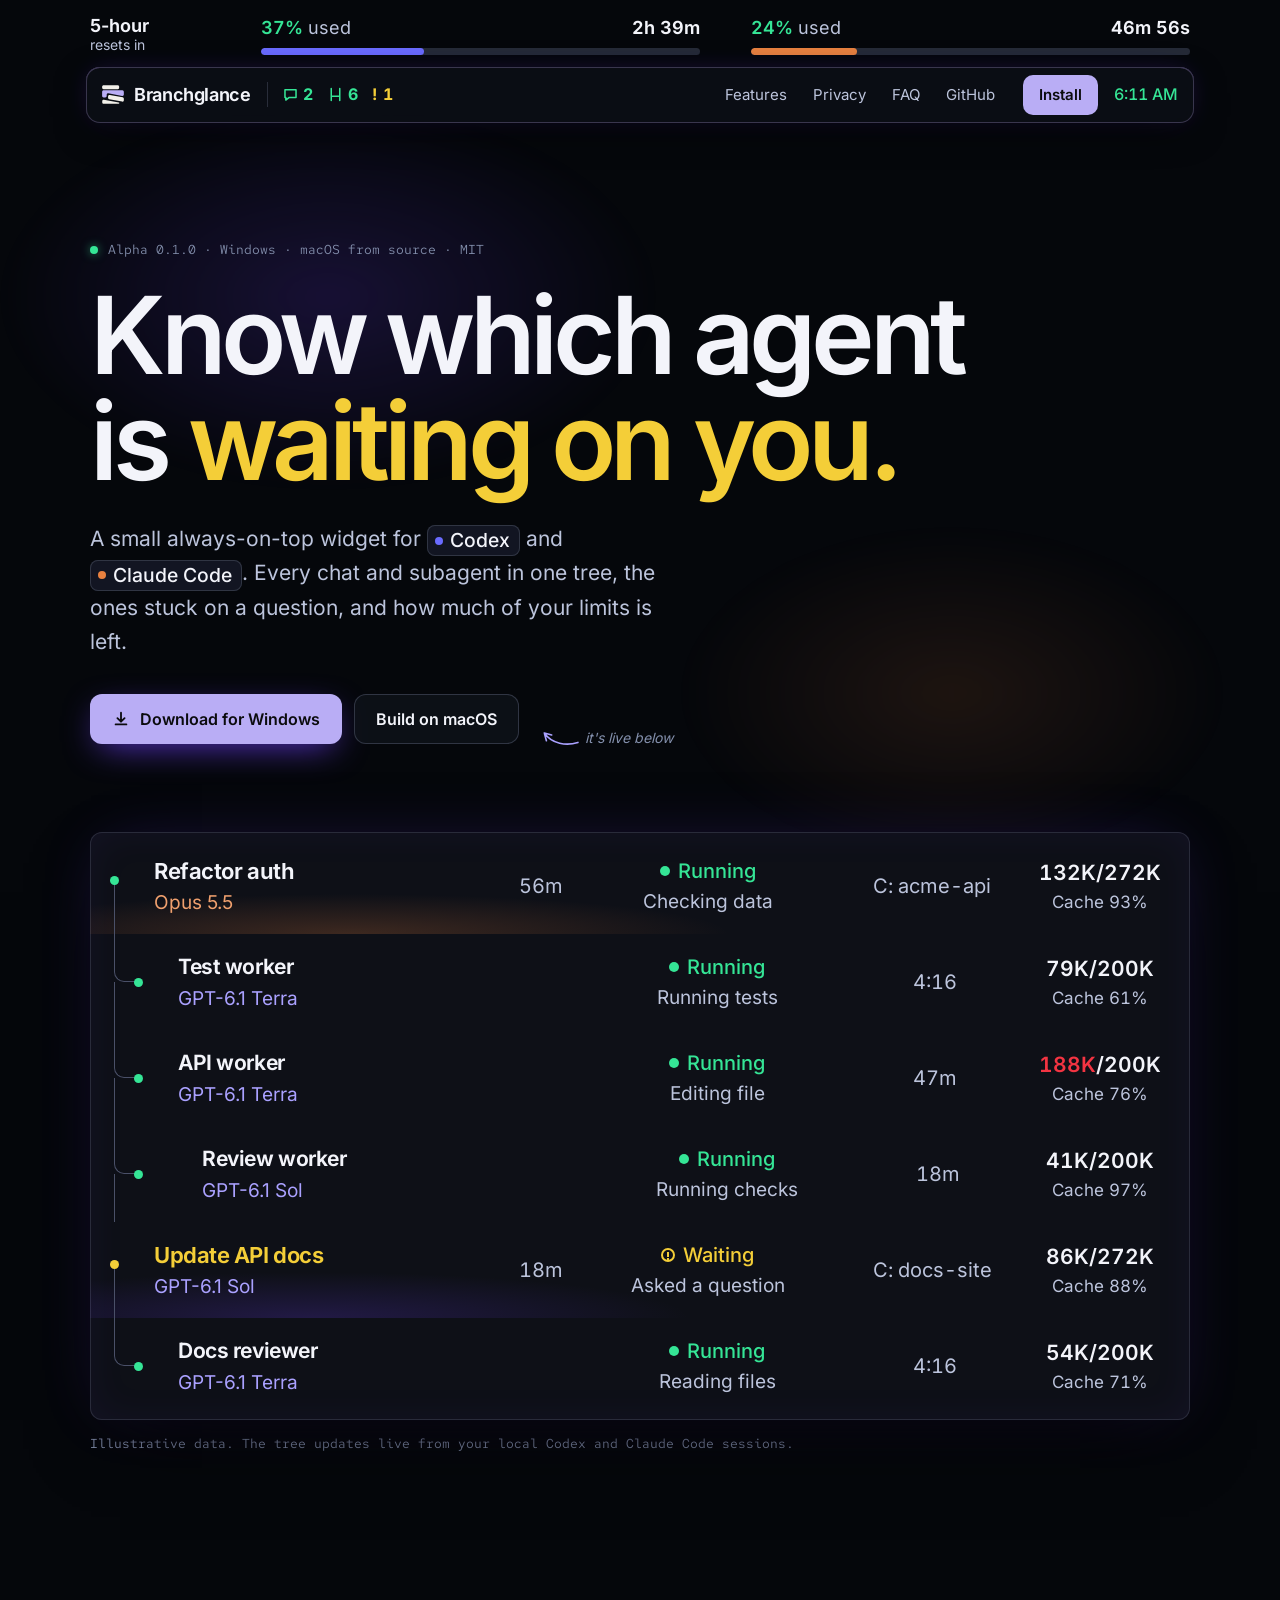
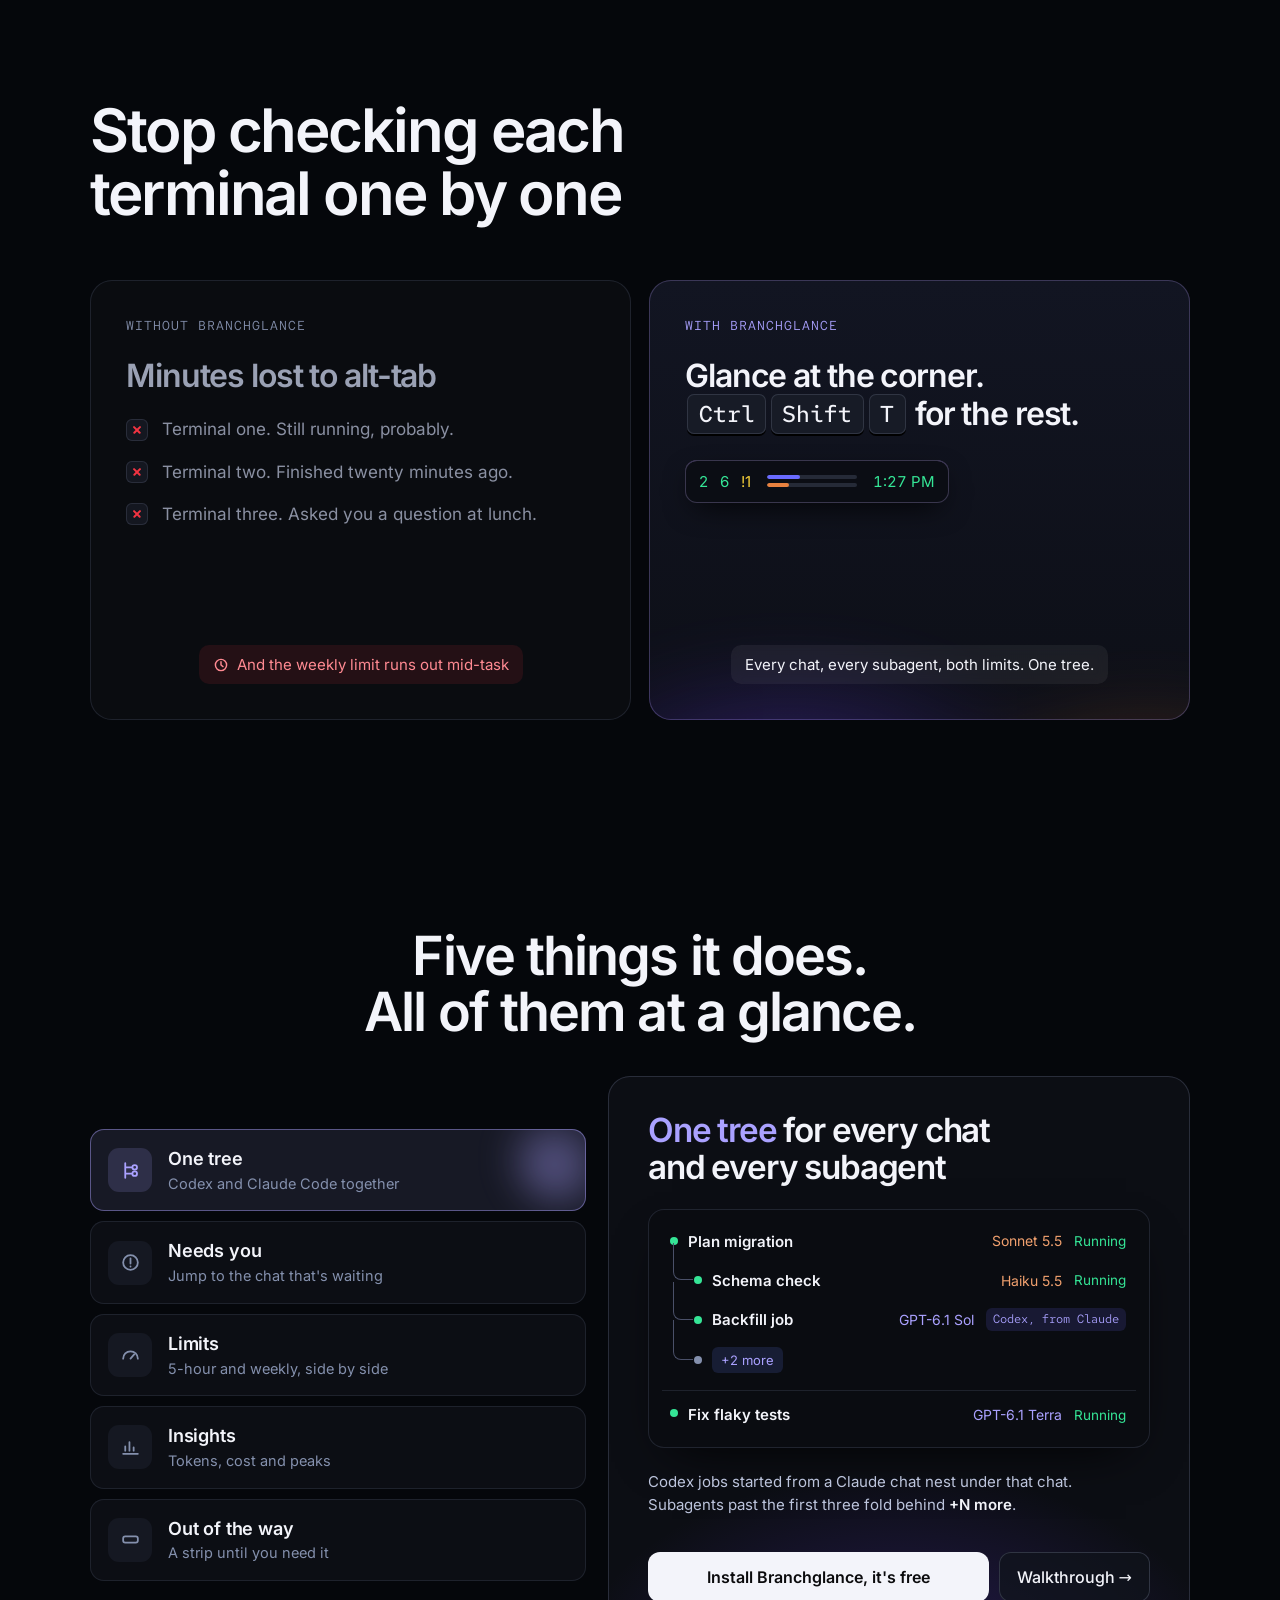
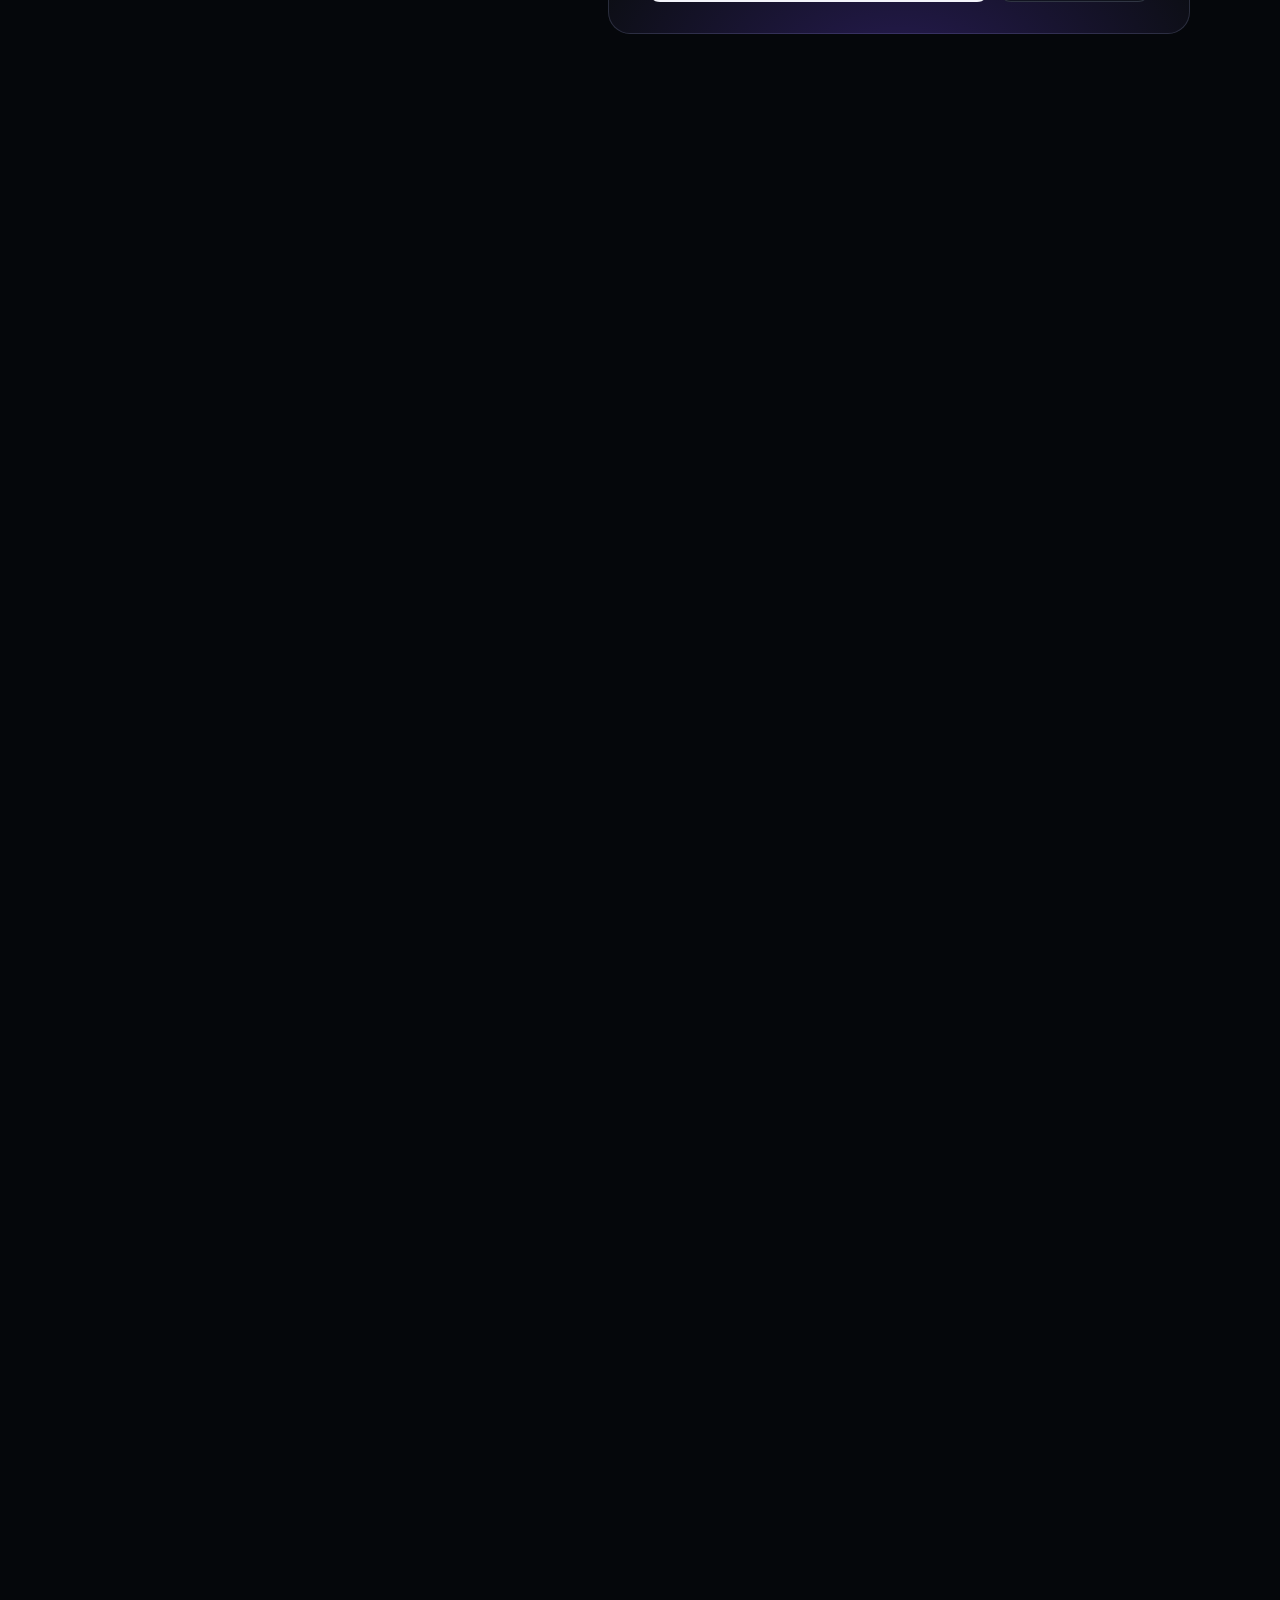
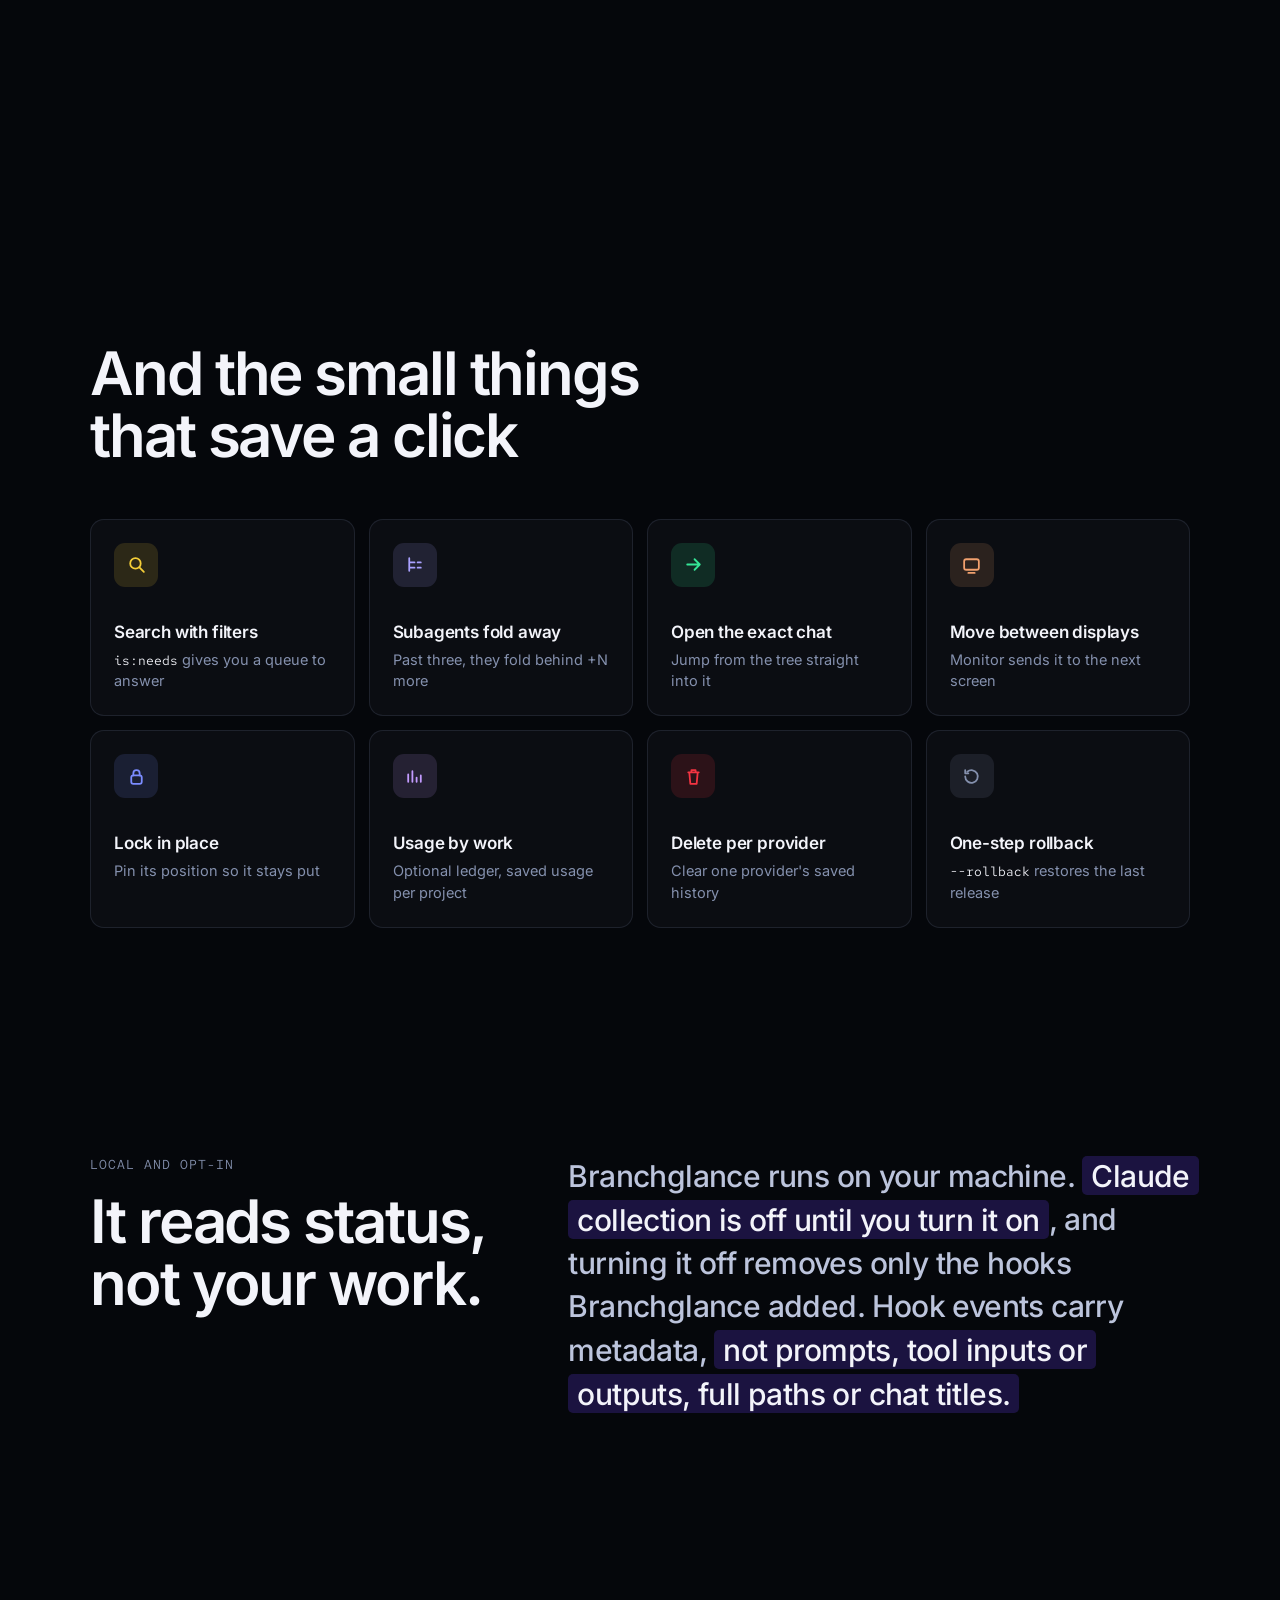
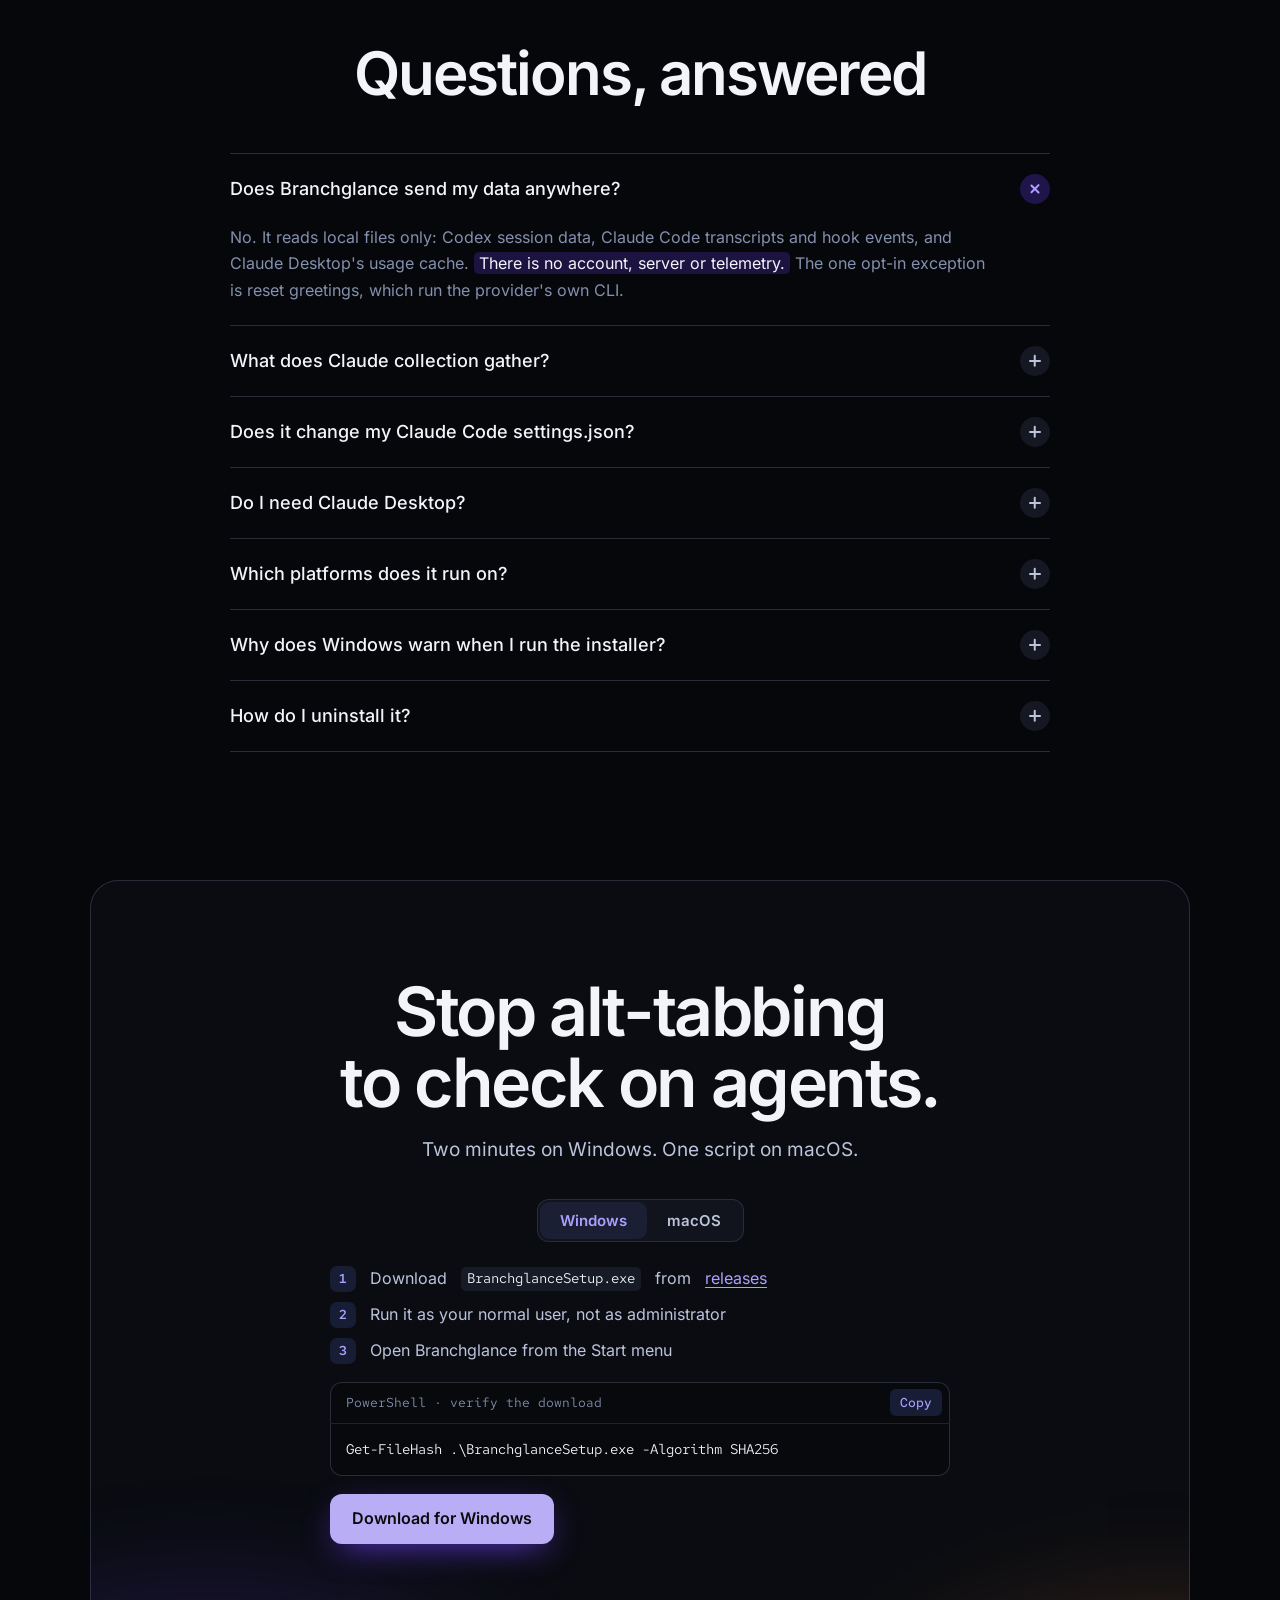
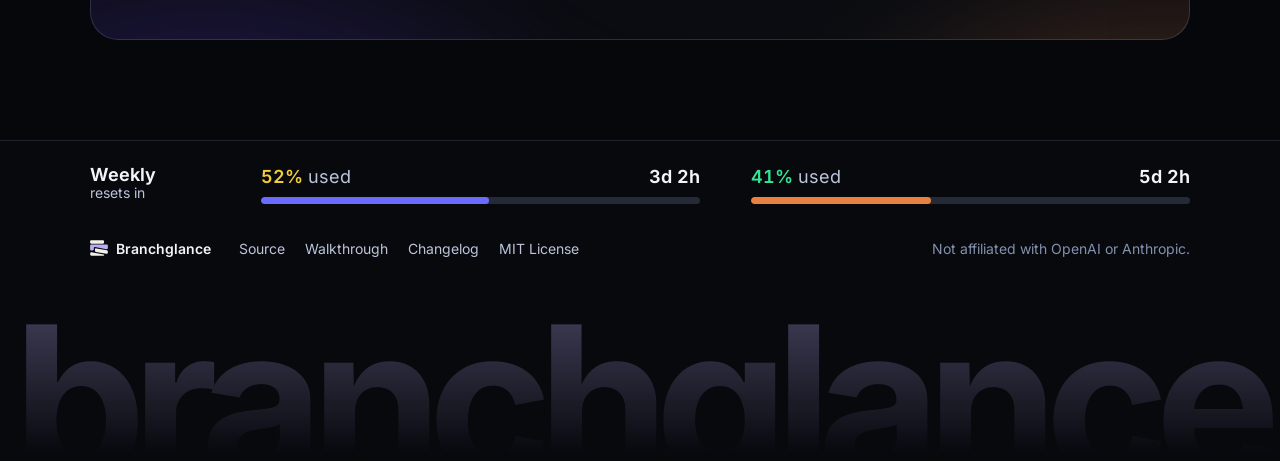
==== commit 3ac0c2c8: "Rework landing page: sticky feature tour, reveals, FAQ Rebuilds the site around a scroll-driven feat" ====
--- a/site/index.html
+++ b/site/index.html
@@ -1,11 +1,11 @@
 <!doctype html>
-<html lang="en">
+<html lang="en" class="no-js">
 <head>
 <meta charset="utf-8">
 <meta name="viewport" content="width=device-width, initial-scale=1">
 <title>Branchglance</title>
 <meta name="description" content="A small always-on-top widget for Codex and Claude Code: every chat and subagent in one tree, the ones waiting on you, and how much of your 5-hour and weekly limits is left.">
-<meta name="theme-color" content="#0b0d12">
+<meta name="theme-color" content="#05070b">
 <meta property="og:title" content="Branchglance">
 <meta property="og:description" content="Every Codex and Claude Code chat in one tree. See which one is waiting on you, and how much limit is left.">
 <meta property="og:image" content="img/social-preview.png">
@@ -16,56 +16,65 @@
 <body>
 
 <!-- 5-hour band: the page opens the way the widget does. -->
-<header class="band band-top" aria-label="Site header">
+<header class="band band-top" aria-label="Current limits (illustrative)">
   <div class="band-inner">
     <div class="band-label"><b>5-hour</b><span>resets in</span></div>
     <div class="band-meter" data-src="codex">
       <div class="bm-head"><span><em class="pct" data-pct="37">37%</em> used</span><span class="cd" data-cd="9600">2h 40m</span></div>
-      <div class="meter"><i style="width:37%"></i></div>
+      <div class="meter"><i style="--w:37%"></i></div>
     </div>
     <div class="band-meter" data-src="claude">
-      <div class="bm-head"><span><em class="pct" data-pct="24">24%</em> used</span><span class="cd" data-cd="2818" data-sec>46m 58s</span></div>
-      <div class="meter"><i style="width:24%"></i></div>
+      <div class="bm-head"><span><em class="pct" data-pct="24">24%</em> used</span><span class="cd" data-cd="2818">46m 58s</span></div>
+      <div class="meter"><i style="--w:24%"></i></div>
     </div>
   </div>
-
-  <nav class="toolbar" aria-label="Primary">
-    <a class="tb-brand" href="#top" aria-label="Branchglance home">
-      <img src="img/mark-full.svg" alt="" width="22" height="19">
-      <span>Branchglance</span>
-    </a>
-    <div class="tb-counts" aria-hidden="true">
-      <span class="c-chat"><svg viewBox="0 0 20 20"><path d="M3.5 4.5h13v9h-8l-4 3v-3h-1z"/></svg><b id="n-chats">2</b></span>
-      <span class="c-agent"><svg viewBox="0 0 20 20"><path d="M5 3v9h10M15 3v14M5 12v5"/></svg><b id="n-agents">6</b></span>
-      <span class="c-wait"><b>!</b><b id="n-wait">1</b></span>
-    </div>
-    <div class="tb-links">
-      <a href="#features">Features</a>
-      <a href="#privacy">Privacy</a>
-      <a href="#install">Install</a>
-      <a href="https://github.com/apratxxm/branchglance" rel="noopener">GitHub</a>
-    </div>
-    <span class="tb-clock" id="clock" aria-hidden="true">9:39 PM</span>
-  </nav>
 </header>
+
+<nav class="toolbar" aria-label="Primary">
+  <a class="tb-brand" href="#top" aria-label="Branchglance home">
+    <img src="img/mark-full.svg" alt="" width="22" height="19">
+    <span>Branchglance</span>
+  </a>
+  <div class="tb-counts" aria-hidden="true">
+    <span class="c-chat"><svg viewBox="0 0 20 20"><path d="M3.5 4.5h13v9h-8l-4 3v-3h-1z"/></svg><b id="n-chats">2</b></span>
+    <span class="c-agent"><svg viewBox="0 0 20 20"><path d="M5 3v9h10M15 3v14M5 12v5"/></svg><b id="n-agents">6</b></span>
+    <span class="c-wait"><b>!</b><b id="n-wait">1</b></span>
+  </div>
+  <div class="tb-links">
+    <a href="#tour">Features</a>
+    <a href="#privacy">Privacy</a>
+    <a href="#faq">FAQ</a>
+    <a href="https://github.com/apratxxm/branchglance" rel="noopener">GitHub</a>
+  </div>
+  <a class="tb-cta" href="#install">Install</a>
+  <span class="tb-clock" id="clock" aria-hidden="true">9:39 PM</span>
+</nav>
 
 <main id="top">
 
   <!-- Hero -->
   <section class="hero">
-    <p class="eyebrow"><span class="dot dot-green"></span>Alpha 0.1.0 · Windows · macOS from source · MIT</p>
-    <h1>Know which agent<br>is <span class="waiting-word">waiting on you.</span></h1>
-    <p class="lede">A small always-on-top widget for Codex and Claude Code. Every chat and subagent in one tree, the ones stuck on a question, and how much of your 5-hour and weekly limits is left.</p>
-    <div class="cta">
+    <p class="eyebrow" data-r><span class="dot dot-green"></span>Alpha 0.1.0 · Windows · macOS from source · MIT</p>
+    <h1 class="split" aria-label="Know which agent is waiting on you.">
+      <span class="line">Know which agent</span>
+      <span class="line">is <span class="waiting-word">waiting on you.</span></span>
+    </h1>
+    <p class="lede" data-r data-d="5">
+      A small always-on-top widget for
+      <span class="pchip codex"><i></i>Codex</span> and
+      <span class="pchip claude"><i></i>Claude Code</span>.
+      Every chat and subagent in one tree, the ones stuck on a question, and how much of your limits is left.
+    </p>
+    <div class="cta" data-r data-d="7">
       <a class="btn btn-primary" href="https://github.com/apratxxm/branchglance/releases">
         <svg viewBox="0 0 20 20" aria-hidden="true"><path d="M10 3v10m0 0-4-4m4 4 4-4M4 16h12"/></svg>
         Download for Windows
       </a>
       <a class="btn btn-ghost" href="#install">Build on macOS</a>
-    </div>
-
-    <!-- A working replica of the expanded tree, not a screenshot. -->
-    <figure class="widget" aria-label="Branchglance widget showing two chats and their subagents">
+      <span class="hand" aria-hidden="true"><svg viewBox="0 0 40 24"><path d="M38 4C26 2 12 6 6 18m0 0 1-8m-1 8 7-3"/></svg>it's live below</span>
+    </div>
+
+    <figure class="widget" data-r data-d="9" aria-label="Branchglance widget showing two chats and their subagents">
       <div class="tree" id="tree">
         <div class="row parent claude" data-row="auth">
           <span class="node"></span>
@@ -120,174 +129,273 @@
     </figure>
   </section>
 
-  <!-- The problem, said plainly -->
-  <section class="prose-band">
-    <p class="big">
-      Three chats are running.
-      One <span class="tag t-done">finished</span> ten minutes ago.
-      One has been <span class="tag t-wait">waiting</span> on a yes or no since lunch.
-      Your weekly limit is at <span class="tag t-hot">81%</span> and you have no idea which chat did it.
-    </p>
-    <p class="big-after">Branchglance sits in the corner of your screen and keeps that straight, so you don't have to tab through every terminal to find out.</p>
-  </section>
-
-  <!-- Features as specimens -->
-  <section class="features" id="features" aria-labelledby="features-h">
-    <div class="sec-head">
-      <p class="eyebrow">What it shows</p>
-      <h2 id="features-h">Six things, all of them at a glance.</h2>
-    </div>
-
-    <div class="grid">
-      <article class="spec span-2">
-        <div class="spec-copy">
-          <h3>One tree for both providers</h3>
-          <p>Codex chats and their subagents, Claude Code sessions and theirs, and Codex jobs started from a Claude chat, nested under the chat that started them.</p>
-        </div>
-        <div class="spec-ui mini-tree" aria-hidden="true">
-          <div class="mt mt-p"><i></i><b>Plan migration</b><span class="m-claude">Sonnet 5.5</span></div>
-          <div class="mt mt-c"><i></i><b>Schema check</b><span class="m-codex">GPT-6.1 Terra</span></div>
-          <div class="mt mt-c"><i></i><b>Backfill script</b><span class="m-codex">GPT-6.1 Sol</span></div>
-          <div class="mt mt-c mt-more"><i></i><span>+2 more</span></div>
-        </div>
-      </article>
-
-      <article class="spec">
-        <div class="spec-copy">
-          <h3>Needs you</h3>
-          <p>Chats waiting for input are marked and counted in the toolbar. Click the count to jump to them, then open the exact chat.</p>
-        </div>
-        <div class="spec-ui needs" aria-hidden="true">
-          <span class="chip-wait"><b>!</b> 1</span>
-          <span class="arrow">→</span>
-          <span class="needs-row"><span class="state s-wait">Waiting</span> Update API docs</span>
-        </div>
-      </article>
-
-      <article class="spec">
-        <div class="spec-copy">
-          <h3>Limits side by side</h3>
-          <p>5-hour and weekly usage for Codex and Claude, with reset countdowns. A countdown reaching zero is not a reset until a fresh reading confirms it.</p>
-        </div>
-        <div class="spec-ui limits" aria-hidden="true">
-          <div class="lim codex"><span>Codex</span><div class="meter"><i style="width:52%"></i></div><b>3d 2h</b></div>
-          <div class="lim claude"><span>Claude</span><div class="meter"><i style="width:41%"></i></div><b>5d 2h</b></div>
-          <div class="lim zero"><span>Codex</span><div class="meter"><i style="width:96%"></i></div><b class="unconfirmed">0:00 · unconfirmed</b></div>
-        </div>
-      </article>
-
-      <article class="spec span-2 insights">
-        <div class="spec-copy">
-          <h3>Insights</h3>
-          <p>Token and cost totals, provider shares, plan multiples, model breakdowns, hourly and daily charts, and limit peaks, over 24 hours, 7 days, 30 days or all time. Unpriced models are listed, not guessed.</p>
-        </div>
-        <div class="spec-ui chart" aria-hidden="true">
-          <div class="chart-top">
-            <span class="money">$742<small>.40</small></span>
-            <span class="est">estimated · 30d</span>
-          </div>
-          <svg viewBox="0 0 400 120" preserveAspectRatio="none">
-            <path class="a-claude" d="M0 100 C30 110 60 112 90 110 S150 108 180 95 S220 40 250 38 S290 90 310 92 S340 70 360 30 S390 80 400 20 V120 H0Z"/>
-            <path class="l-claude" d="M0 100 C30 110 60 112 90 110 S150 108 180 95 S220 40 250 38 S290 90 310 92 S340 70 360 30 S390 80 400 20"/>
-            <path class="a-codex" d="M0 104 C40 112 80 112 120 110 S170 100 200 102 S240 92 270 100 S320 96 350 98 S385 100 400 88 V120 H0Z"/>
-            <path class="l-codex" d="M0 104 C40 112 80 112 120 110 S170 100 200 102 S240 92 270 100 S320 96 350 98 S385 100 400 88"/>
-          </svg>
-          <div class="split"><i class="sc" style="flex:24"></i><i class="sl" style="flex:76"></i></div>
-        </div>
-      </article>
-
-      <article class="spec">
-        <div class="spec-copy">
-          <h3>Out of the way</h3>
-          <p>On Windows it collapses to a strip with a clock and limit bands. Hover, or press <kbd>Ctrl</kbd><kbd>Shift</kbd><kbd>T</kbd>, to open the tree.</p>
-        </div>
-        <div class="spec-ui strip" aria-hidden="true">
-          <div class="strip-bar">
-            <span class="sb-counts"><em class="g">2</em><em class="g">6</em><em class="y">!1</em></span>
-            <span class="sb-clock">1:27 PM</span>
-          </div>
-        </div>
-      </article>
-
-      <article class="spec span-2">
-        <div class="spec-copy">
-          <h3>Observed, not guessed</h3>
-          <p>A status appears only when there is evidence for it. Missing data shows as unknown. A parent link appears only when it can be proven.</p>
-        </div>
-        <div class="spec-ui observed" aria-hidden="true">
-          <div><span class="state s-run">Running</span><small>hook event · 2s ago</small></div>
-          <div><span class="state s-unk">Unknown</span><small>no reading yet</small></div>
-        </div>
+  <!-- Without / with -->
+  <section class="compare" aria-labelledby="compare-h">
+    <h2 id="compare-h" data-r>Stop checking each<br>terminal one by one</h2>
+    <div class="cmp-grid">
+      <article class="cmp cmp-without" data-r>
+        <p class="kicker">Without Branchglance</p>
+        <h3>Minutes lost to alt-tab</h3>
+        <ul class="cmp-list">
+          <li><span class="x"></span>Terminal one. Still running, probably.</li>
+          <li><span class="x"></span>Terminal two. Finished twenty minutes ago.</li>
+          <li><span class="x"></span>Terminal three. Asked you a question at lunch.</li>
+        </ul>
+        <p class="cmp-foot bad"><svg viewBox="0 0 20 20" aria-hidden="true"><circle cx="10" cy="10" r="7"/><path d="M10 6v4l2.5 2"/></svg>And the weekly limit runs out mid-task</p>
+      </article>
+      <article class="cmp cmp-with" data-r data-d="1">
+        <p class="kicker">With Branchglance</p>
+        <h3>Glance at the corner. <span class="kbds"><kbd>Ctrl</kbd><kbd>Shift</kbd><kbd>T</kbd></span> for the rest.</h3>
+        <div class="cmp-stage" aria-hidden="true">
+          <div class="mini-strip">
+            <span class="ms-counts"><em class="g">2</em><em class="g">6</em><em class="y">!1</em></span>
+            <span class="ms-bands"><i class="b-codex" style="--w:37%"></i><i class="b-claude" style="--w:24%"></i></span>
+            <span class="ms-clock">1:27 PM</span>
+          </div>
+          <div class="mini-pop">
+            <div class="mp-row"><span class="state s-wait">Waiting</span><b>Update API docs</b><span class="mp-open">Open chat ↵</span></div>
+          </div>
+        </div>
+        <p class="cmp-foot good">Every chat, every subagent, both limits. One tree.</p>
+      </article>
+    </div>
+  </section>
+
+  <!-- Sticky scroll tour -->
+  <section class="tour" id="tour" aria-labelledby="tour-h" data-step="0">
+    <div class="tour-sticky">
+      <h2 id="tour-h" class="tour-h">Five things it does.<br>All of them at a glance.</h2>
+      <div class="tour-body">
+        <div class="tour-tabs" role="tablist" aria-label="Features">
+          <button role="tab" class="ttab" data-i="0" aria-selected="true" style="--ac:var(--codex-ink)">
+            <span class="ti"><svg viewBox="0 0 20 20"><path d="M5 3v14M5 7h6M5 13h6"/><circle cx="14" cy="7" r="2.2"/><circle cx="14" cy="13" r="2.2"/></svg></span>
+            <span class="tt"><b>One tree</b><span>Codex and Claude Code together</span></span><i class="tp"></i>
+          </button>
+          <button role="tab" class="ttab" data-i="1" aria-selected="false" style="--ac:var(--yellow)">
+            <span class="ti"><svg viewBox="0 0 20 20"><circle cx="10" cy="10" r="7"/><path d="M10 6v5M10 13.6v.2"/></svg></span>
+            <span class="tt"><b>Needs you</b><span>Jump to the chat that's waiting</span></span><i class="tp"></i>
+          </button>
+          <button role="tab" class="ttab" data-i="2" aria-selected="false" style="--ac:var(--claude-ink)">
+            <span class="ti"><svg viewBox="0 0 20 20"><path d="M3 13a7 7 0 0 1 14 0"/><path d="M10 13l3.5-4"/></svg></span>
+            <span class="tt"><b>Limits</b><span>5-hour and weekly, side by side</span></span><i class="tp"></i>
+          </button>
+          <button role="tab" class="ttab" data-i="3" aria-selected="false" style="--ac:var(--blue)">
+            <span class="ti"><svg viewBox="0 0 20 20"><path d="M3 16h14M5 13V9M9 13V5M13 13v-3"/></svg></span>
+            <span class="tt"><b>Insights</b><span>Tokens, cost and peaks</span></span><i class="tp"></i>
+          </button>
+          <button role="tab" class="ttab" data-i="4" aria-selected="false" style="--ac:var(--green)">
+            <span class="ti"><svg viewBox="0 0 20 20"><rect x="3" y="7" width="14" height="6" rx="2"/></svg></span>
+            <span class="tt"><b>Out of the way</b><span>A strip until you need it</span></span><i class="tp"></i>
+          </button>
+        </div>
+
+        <div class="tour-stage">
+          <div class="panels">
+          <!-- 0: tree -->
+          <div class="panel" data-i="0" style="--ac:var(--codex-ink);--glow:var(--codex-glow)">
+            <h3><em>One tree</em> for every chat<br>and every subagent</h3>
+            <div class="screen p-tree" aria-hidden="true">
+              <div class="pt claude-p"><i></i><b>Plan migration</b><span class="m-claude">Sonnet 5.5</span><span class="st-run">Running</span></div>
+              <div class="pt kid"><i></i><b>Schema check</b><span class="m-claude">Haiku 5.5</span><span class="st-run">Running</span></div>
+              <div class="pt kid"><i></i><b>Backfill job</b><span class="m-codex">GPT-6.1 Sol</span><span class="tagc">Codex, from Claude</span></div>
+              <div class="pt kid fold"><i></i><span class="morebtn">+2 more</span></div>
+              <div class="pt codex-p"><i></i><b>Fix flaky tests</b><span class="m-codex">GPT-6.1 Terra</span><span class="st-run">Running</span></div>
+            </div>
+            <p class="cap">Codex jobs started from a Claude chat nest under that chat. Subagents past the first three fold behind <b>+N more</b>.</p>
+          </div>
+          <!-- 1: needs you -->
+          <div class="panel" data-i="1" style="--ac:var(--yellow);--glow:#f4a938">
+            <h3><em>Needs you.</em> Click the count,<br>open the exact chat</h3>
+            <div class="screen p-needs" aria-hidden="true">
+              <div class="pn-bar"><span class="g">2</span><span class="g">6</span><span class="pn-chip">! 2</span><span class="pn-cursor"></span></div>
+              <div class="pn-list">
+                <div class="pn-row dim"><span class="state s-run">Running</span><b>Refactor auth</b></div>
+                <div class="pn-row hit"><span class="state s-wait">Waiting</span><b>Test worker</b><span class="mp-open">Open ↵</span></div>
+                <div class="pn-row dim"><span class="state s-run">Running</span><b>API worker</b></div>
+                <div class="pn-row hit"><span class="state s-wait">Waiting</span><b>Update API docs</b><span class="mp-open">Open ↵</span></div>
+              </div>
+            </div>
+            <p class="cap">Waiting chats are marked in the tree and counted in the toolbar.</p>
+          </div>
+          <!-- 2: limits -->
+          <div class="panel" data-i="2" style="--ac:var(--claude-ink);--glow:var(--claude)">
+            <h3><em>Both limits</em>, with countdowns<br>you can trust</h3>
+            <div class="screen p-limits" aria-hidden="true">
+              <div class="pl"><span class="pl-n"><i class="dc"></i>Codex · 5-hour</span><span class="pl-t">2h 40m</span><span class="pl-p">37%</span><div class="meter"><i style="--w:37%"></i></div></div>
+              <div class="pl claude"><span class="pl-n"><i class="dl"></i>Claude · 5-hour</span><span class="pl-t">46m</span><span class="pl-p">24%</span><div class="meter"><i style="--w:24%"></i></div></div>
+              <div class="pl claude zero"><span class="pl-n"><i class="dl"></i>Claude · weekly</span><span class="pl-t"><span class="z1">0:00 · awaiting reading</span><span class="z2">Reset confirmed</span></span><span class="pl-p"><span class="z1">96%</span><span class="z2">0%</span></span><div class="meter"><i></i></div></div>
+            </div>
+            <p class="cap">A countdown reaching zero is never treated as a reset until a fresh reading confirms it.</p>
+          </div>
+          <!-- 3: insights -->
+          <div class="panel" data-i="3" style="--ac:var(--blue);--glow:var(--codex-bar)">
+            <h3><em>Insights</em> on what each<br>provider actually cost</h3>
+            <div class="screen p-ins" aria-hidden="true">
+              <div class="pi-top"><span class="money" data-count="742.40">$0</span><span class="est">API-equivalent · 30 days</span></div>
+              <svg viewBox="0 0 400 110" preserveAspectRatio="none">
+                <path class="a-claude" d="M0 92 C30 100 60 102 90 100 S150 98 180 85 S220 30 250 28 S290 80 310 82 S340 60 360 22 S390 70 400 12 V110 H0Z"/>
+                <path class="l-claude draw" pathLength="1" d="M0 92 C30 100 60 102 90 100 S150 98 180 85 S220 30 250 28 S290 80 310 82 S340 60 360 22 S390 70 400 12"/>
+                <path class="a-codex" d="M0 96 C40 104 80 104 120 102 S170 92 200 94 S240 84 270 92 S320 88 350 90 S385 92 400 80 V110 H0Z"/>
+                <path class="l-codex draw" pathLength="1" d="M0 96 C40 104 80 104 120 102 S170 92 200 94 S240 84 270 92 S320 88 350 90 S385 92 400 80"/>
+              </svg>
+              <div class="pi-models">
+                <span><i class="dl"></i>Opus 5.5<b>$511</b></span>
+                <span><i class="dc"></i>GPT-6.1 Sol<b>$135</b></span>
+                <span><i class="dq"></i>Unpriced<b>listed</b></span>
+              </div>
+            </div>
+            <p class="cap">24 hours, 7 days, 30 days or all time. Unpriced models are listed, not guessed.</p>
+          </div>
+          <!-- 4: strip -->
+          <div class="panel" data-i="4" style="--ac:var(--green);--glow:#1fae6e">
+            <h3><em>Out of the way</em><br>until you want it</h3>
+            <div class="screen p-strip" aria-hidden="true">
+              <div class="ps-win">
+                <div class="ps-band"><span>5-hour</span><i style="--w:37%"></i><i class="cl" style="--w:24%"></i></div>
+                <div class="ps-bar"><span class="g">2</span><span class="g">6</span><span class="y">!1</span><span class="ps-clock">1:27 PM</span></div>
+                <div class="ps-tree">
+                  <div><i></i>Refactor auth</div>
+                  <div class="k"><i></i>Test worker</div>
+                  <div class="k"><i class="w"></i>Update API docs</div>
+                </div>
+                <div class="ps-band"><span>Weekly</span><i style="--w:52%"></i><i class="cl" style="--w:41%"></i></div>
+              </div>
+              <div class="ps-keys"><kbd>Ctrl</kbd><kbd>Shift</kbd><kbd>T</kbd></div>
+            </div>
+            <p class="cap">On Windows it collapses to a strip with a clock and limit bands. Hover to open the tree.</p>
+          </div>
+          </div>
+          <div class="stage-cta">
+            <a class="btn btn-ink" href="#install">Install Branchglance, it's free</a>
+            <a class="btn btn-ghost sm" href="https://github.com/apratxxm/branchglance/blob/master/docs/GUIDE.md">Walkthrough →</a>
+          </div>
+        </div>
+      </div>
+    </div>
+  </section>
+
+  <!-- Small features -->
+  <section class="more" aria-labelledby="more-h">
+    <h2 id="more-h" data-r>And the small things<br>that save a click</h2>
+    <div class="cards">
+      <article class="card" data-r data-d="0" style="--ac:var(--yellow)">
+        <span class="ci"><svg viewBox="0 0 20 20" aria-hidden="true"><circle cx='9' cy='9' r='5'/><path d='m13 13 4 4'/></svg></span>
+        <h3>Search with filters</h3><p><code>is:needs</code> gives you a queue to answer</p>
+      </article>
+      <article class="card" data-r data-d="1" style="--ac:var(--codex-ink)">
+        <span class="ci"><svg viewBox="0 0 20 20" aria-hidden="true"><path d='M5 4v12M5 8h5M5 13h5'/><path d='M13 8h3M13 13h3'/></svg></span>
+        <h3>Subagents fold away</h3><p>Past three, they fold behind +N more</p>
+      </article>
+      <article class="card" data-r data-d="2" style="--ac:var(--green)">
+        <span class="ci"><svg viewBox="0 0 20 20" aria-hidden="true"><path d='M4 10h12M11 5l5 5-5 5'/></svg></span>
+        <h3>Open the exact chat</h3><p>Jump from the tree straight into it</p>
+      </article>
+      <article class="card" data-r data-d="3" style="--ac:var(--claude-ink)">
+        <span class="ci"><svg viewBox="0 0 20 20" aria-hidden="true"><rect x='3' y='5' width='14' height='10' rx='2'/><path d='M7 18h6'/></svg></span>
+        <h3>Move between displays</h3><p>Monitor sends it to the next screen</p>
+      </article>
+      <article class="card" data-r data-d="0" style="--ac:var(--blue)">
+        <span class="ci"><svg viewBox="0 0 20 20" aria-hidden="true"><rect x='5' y='9' width='10' height='8' rx='2'/><path d='M7 9V7a3 3 0 0 1 6 0v2'/></svg></span>
+        <h3>Lock in place</h3><p>Pin its position so it stays put</p>
+      </article>
+      <article class="card" data-r data-d="1" style="--ac:#c39bff">
+        <span class="ci"><svg viewBox="0 0 20 20" aria-hidden="true"><path d='M4 15V8M8 15V5M12 15v-4M16 15V9'/></svg></span>
+        <h3>Usage by work</h3><p>Optional ledger, saved usage per project</p>
+      </article>
+      <article class="card" data-r data-d="2" style="--ac:var(--red)">
+        <span class="ci"><svg viewBox="0 0 20 20" aria-hidden="true"><path d='M5 6h10M8 6V4h4v2M6 6l1 11h6l1-11'/></svg></span>
+        <h3>Delete per provider</h3><p>Clear one provider's saved history</p>
+      </article>
+      <article class="card" data-r data-d="3" style="--ac:var(--quiet)">
+        <span class="ci"><svg viewBox="0 0 20 20" aria-hidden="true"><path d='M4 10a6 6 0 1 0 2-4.5'/><path d='M4 4v3h3'/></svg></span>
+        <h3>One-step rollback</h3><p><code>--rollback</code> restores the last release</p>
       </article>
     </div>
   </section>
 
   <!-- Privacy -->
   <section class="privacy" id="privacy" aria-labelledby="privacy-h">
-    <div class="sec-head">
-      <p class="eyebrow">Local and opt-in</p>
-      <h2 id="privacy-h">It reads status, not your work.</h2>
-      <p class="sub">Everything runs on your machine. Claude collection is off until you turn it on in Settings, and turning it off removes only the hooks Branchglance added.</p>
-    </div>
-    <div class="ledger">
-      <div class="col">
-        <h3><span class="dot dot-green"></span>Reads</h3>
-        <ul>
-          <li>Which chats and subagents exist, and how they nest</li>
-          <li>Running, waiting and finished states</li>
-          <li>Token counts, cache rates and model names</li>
-          <li>5-hour and weekly limit readings</li>
-        </ul>
-      </div>
-      <div class="col">
-        <h3><span class="dot dot-red"></span>Never collects</h3>
-        <ul>
-          <li>Your prompts</li>
-          <li>Tool inputs or outputs</li>
-          <li>Full file paths</li>
-          <li>Chat titles from hook events</li>
-        </ul>
+    <div class="pv-head" data-r>
+      <p class="kicker">Local and opt-in</p>
+      <h2 id="privacy-h">It reads status,<br>not your work.</h2>
+    </div>
+    <p class="pv-statement" data-r>
+      Branchglance runs on your machine. <mark>Claude collection is off until you turn it on</mark>, and turning it off removes only the hooks Branchglance added. Hook events carry metadata, <mark>not prompts, tool inputs or outputs, full paths or chat titles.</mark>
+    </p>
+  </section>
+
+  <!-- FAQ -->
+  <section class="faq" id="faq" aria-labelledby="faq-h">
+    <h2 id="faq-h" data-r>Questions, answered</h2>
+    <div class="faq-list" data-r>
+      <div class="qa">
+        <h3><button aria-expanded="true" aria-controls="qa0" id="qb0">Does Branchglance send my data anywhere?<span class="qx" aria-hidden="true"></span></button></h3>
+        <div class="qa-a" id="qa0" role="region" aria-labelledby="qb0"><p>No. It reads local files only: Codex session data, Claude Code transcripts and hook events, and Claude Desktop's usage cache. <mark>There is no account, server or telemetry.</mark> The one opt-in exception is reset greetings, which run the provider's own CLI.</p></div>
+      </div>
+      <div class="qa">
+        <h3><button aria-expanded="false" aria-controls="qa1" id="qb1">What does Claude collection gather?<span class="qx" aria-hidden="true"></span></button></h3>
+        <div class="qa-a" id="qa1" role="region" aria-labelledby="qb1" hidden><p>It is off until you enable it in Settings. Hook events contain metadata such as identifiers, model, tool category and state, <mark>not prompts, tool inputs or outputs, full paths or chat titles.</mark></p></div>
+      </div>
+      <div class="qa">
+        <h3><button aria-expanded="false" aria-controls="qa2" id="qb2">Does it change my Claude Code settings.json?<span class="qx" aria-hidden="true"></span></button></h3>
+        <div class="qa-a" id="qa2" role="region" aria-labelledby="qb2" hidden><p>Only if you turn on Claude tracking. It backs up <code>settings.json</code> and adds its own hooks. <mark>Disabling tracking or uninstalling removes only those hooks.</mark></p></div>
+      </div>
+      <div class="qa">
+        <h3><button aria-expanded="false" aria-controls="qa3" id="qb3">Do I need Claude Desktop?<span class="qx" aria-hidden="true"></span></button></h3>
+        <div class="qa-a" id="qa3" role="region" aria-labelledby="qb3" hidden><p>No. Codex needs to be signed in for Codex chats and limits. Claude Code is optional, and Claude Desktop is only used for Claude limits.</p></div>
+      </div>
+      <div class="qa">
+        <h3><button aria-expanded="false" aria-controls="qa4" id="qb4">Which platforms does it run on?<span class="qx" aria-hidden="true"></span></button></h3>
+        <div class="qa-a" id="qa4" role="region" aria-labelledby="qb4" hidden><p>64-bit Windows 10 (build 19041) or Windows 11 has an installer. macOS builds from source with <code>./macos/build.sh install</code>.</p></div>
+      </div>
+      <div class="qa">
+        <h3><button aria-expanded="false" aria-controls="qa5" id="qb5">Why does Windows warn when I run the installer?<span class="qx" aria-hidden="true"></span></button></h3>
+        <div class="qa-a" id="qa5" role="region" aria-labelledby="qb5" hidden><p>Alpha builds are not code-signed yet, so SmartScreen may warn on first run. <mark>Compare the SHA-256 hash with the <code>.sha256</code> file</mark> published next to each download.</p></div>
+      </div>
+      <div class="qa">
+        <h3><button aria-expanded="false" aria-controls="qa6" id="qb6">How do I uninstall it?<span class="qx" aria-hidden="true"></span></button></h3>
+        <div class="qa-a" id="qa6" role="region" aria-labelledby="qb6" hidden><p>Settings, Apps, Installed apps, Branchglance. Your settings and history in <code>%LOCALAPPDATA%\Branchglance</code> are kept.</p></div>
       </div>
     </div>
   </section>
 
   <!-- Install -->
   <section class="install" id="install" aria-labelledby="install-h">
-    <div class="sec-head">
-      <p class="eyebrow">Install</p>
-      <h2 id="install-h">Two minutes on Windows. One script on macOS.</h2>
-    </div>
-
-    <div class="tabs" role="tablist" aria-label="Platform">
-      <button role="tab" id="tab-win" aria-controls="pane-win" aria-selected="true">Windows</button>
-      <button role="tab" id="tab-mac" aria-controls="pane-mac" aria-selected="false" tabindex="-1">macOS</button>
-    </div>
-
-    <div class="pane" id="pane-win" role="tabpanel" aria-labelledby="tab-win">
-      <ol class="steps">
-        <li><b>Download</b> <code>BranchglanceSetup.exe</code> from the <a href="https://github.com/apratxxm/branchglance/releases">releases page</a>. Alpha builds are pre-releases.</li>
-        <li><b>Run it</b> from File Explorer as your normal user, not as administrator.</li>
-        <li><b>Open</b> Branchglance from the Start menu.</li>
-      </ol>
-      <div class="code">
-        <div class="code-head"><span>PowerShell · verify the download</span><button class="copy" data-copy="win-code">Copy</button></div>
-        <pre id="win-code">Get-FileHash .\BranchglanceSetup.exe -Algorithm SHA256</pre>
-      </div>
-      <p class="fine">Needs 64-bit Windows 10 (19041) or 11, WebView2 and .NET Framework 4.8, which ship with current Windows. Alpha builds aren't code-signed yet, so SmartScreen may warn on first run.</p>
-    </div>
-
-    <div class="pane" id="pane-mac" role="tabpanel" aria-labelledby="tab-mac" hidden>
-      <ol class="steps">
-        <li><b>Install</b> Python 3 and the Xcode command line tools.</li>
-        <li><b>Build</b> from a checkout. The script installs the notch app in <code>/Applications</code>.</li>
-      </ol>
-      <div class="code">
-        <div class="code-head"><span>Terminal</span><button class="copy" data-copy="mac-code">Copy</button></div>
-        <pre id="mac-code">git clone https://github.com/apratxxm/branchglance.git
+    <div class="cta-card">
+      <h2 id="install-h" data-r>Stop alt-tabbing<br>to check on agents.</h2>
+      <p class="cta-sub" data-r>Two minutes on Windows. One script on macOS.</p>
+
+      <div class="tabs" role="tablist" aria-label="Platform" data-r>
+        <button role="tab" id="tab-win" aria-controls="pane-win" aria-selected="true">Windows</button>
+        <button role="tab" id="tab-mac" aria-controls="pane-mac" aria-selected="false" tabindex="-1">macOS</button>
+      </div>
+
+      <div class="pane" id="pane-win" role="tabpanel" aria-labelledby="tab-win">
+        <ol class="steps">
+          <li>Download <code>BranchglanceSetup.exe</code> from <a href="https://github.com/apratxxm/branchglance/releases">releases</a></li>
+          <li>Run it as your normal user, not as administrator</li>
+          <li>Open Branchglance from the Start menu</li>
+        </ol>
+        <div class="code">
+          <div class="code-head"><span>PowerShell · verify the download</span><button class="copy" data-copy="win-code">Copy</button></div>
+          <pre id="win-code">Get-FileHash .\BranchglanceSetup.exe -Algorithm SHA256</pre>
+        </div>
+        <a class="btn btn-primary" href="https://github.com/apratxxm/branchglance/releases">Download for Windows</a>
+      </div>
+
+      <div class="pane" id="pane-mac" role="tabpanel" aria-labelledby="tab-mac" hidden>
+        <ol class="steps">
+          <li>Install Python 3 and the Xcode command line tools</li>
+          <li>Build from a checkout. It installs the notch app in <code>/Applications</code></li>
+        </ol>
+        <div class="code">
+          <div class="code-head"><span>Terminal</span><button class="copy" data-copy="mac-code">Copy</button></div>
+          <pre id="mac-code">git clone https://github.com/apratxxm/branchglance.git
 cd branchglance
 ./macos/build.sh install</pre>
-      </div>
-      <p class="fine">Builds without a Developer ID are signed locally for the machine that built them. See the <a href="https://github.com/apratxxm/branchglance/blob/master/macos/README.md">macOS guide</a> for rollback and uninstall.</p>
+        </div>
+        <a class="btn btn-ghost" href="https://github.com/apratxxm/branchglance/blob/master/macos/README.md">macOS guide →</a>
+      </div>
     </div>
   </section>
 
@@ -299,11 +407,11 @@
     <div class="band-label"><b>Weekly</b><span>resets in</span></div>
     <div class="band-meter" data-src="codex">
       <div class="bm-head"><span><em class="pct" data-pct="52">52%</em> used</span><span class="cd">3d 2h</span></div>
-      <div class="meter"><i style="width:52%"></i></div>
+      <div class="meter"><i style="--w:52%"></i></div>
     </div>
     <div class="band-meter" data-src="claude">
       <div class="bm-head"><span><em class="pct" data-pct="41">41%</em> used</span><span class="cd">5d 2h</span></div>
-      <div class="meter"><i style="width:41%"></i></div>
+      <div class="meter"><i style="--w:41%"></i></div>
     </div>
   </div>
   <div class="foot">
@@ -316,6 +424,7 @@
     </span>
     <span class="foot-note">Not affiliated with OpenAI or Anthropic.</span>
   </div>
+  <div class="wordmark" aria-hidden="true">branchglance</div>
 </footer>
 
 <script src="main.js" defer></script>
--- a/site/styles.css
+++ b/site/styles.css
@@ -1,5 +1,7 @@
-/* Branchglance site. Tokens are lifted from the widget (token_tracker/static/runway*.css)
-   so the page reads as the same object, not a marketing reinterpretation of it. */
+/* Branchglance site.
+   Colour, type and status tokens are lifted from the widget (token_tracker/static/runway*.css),
+   so the page reads as the same object as the app. Motion: one easing curve, short durations,
+   reveals that rise and un-blur once. */
 
 @font-face{font-family:Inter;font-style:normal;font-weight:400 700;font-display:swap;src:url("fonts/Inter-latin.woff2") format("woff2");}
 @font-face{font-family:"Red Hat Mono";font-style:normal;font-weight:400 600;font-display:swap;src:url("fonts/RedHatMono-latin.woff2") format("woff2");}
@@ -9,63 +11,67 @@
   --void:#05070b;
   --paper:#0b0d12;
   --card:#11141c;
-  --card-2:#0e1017;
   --ink:#f3f4fa;
   --muted:#bcc4dc;
   --quiet:#8490ad;
-  --line:#282d39;
-  --line-2:#303543;
+  --line:#1e222c;
+  --line-2:#292d3a;
+  --line-3:#303543;
   --track:#252a37;
 
-  --codex:#5f72ff;          /* meter blue, a touch lifted from #425df6 for text contrast */
   --codex-bar:#6a6bff;
-  --codex-ink:#aaa1ff;      /* model name lavender */
+  --codex-ink:#aaa1ff;
   --codex-glow:#7040ff;
   --claude:#e8813f;
   --claude-ink:#f0a06e;
-  --claude-glow:#ffb14a;
-
+  --blue:#7b8cff;
   --green:#35e596;
   --yellow:#f4ce38;
   --red:#f33442;
-
   --mark-lav:#b9adf5;
 
   --sans:Inter,"Segoe UI Variable","Segoe UI",system-ui,sans-serif;
   --mono:"Red Hat Mono",ui-monospace,"Cascadia Mono",Menlo,monospace;
-  --ease:cubic-bezier(.2,.7,.2,1);
+  --ease:cubic-bezier(.22,1,.36,1);
   --gutter:clamp(16px,4vw,40px);
-  --max:1120px;
+  --max:1180px;
+  --r-lg:22px;
+  --r-md:14px;
 }
 
 *,*::before,*::after{box-sizing:border-box}
-html{scroll-behavior:smooth;-webkit-text-size-adjust:100%;overflow-x:clip}
-body{
-  margin:0;background:var(--void);color:var(--ink);font-family:var(--sans);
-  font-size:17px;line-height:1.55;
-  -webkit-font-smoothing:antialiased;overflow-x:clip;
-}
+html{-webkit-text-size-adjust:100%;overflow-x:clip}
+body{margin:0;background:var(--void);color:var(--ink);font-family:var(--sans);font-size:17px;line-height:1.55;-webkit-font-smoothing:antialiased;overflow-x:clip}
 a{color:inherit}
 img,svg{display:block}
-h1,h2,h3{margin:0;font-weight:650;letter-spacing:-.025em;line-height:1.05}
+h1,h2,h3{margin:0;font-weight:600;letter-spacing:-.035em;line-height:1.04}
 p{margin:0}
 code,kbd,pre{font-family:var(--mono)}
+mark{background:color-mix(in srgb,var(--codex-glow) 22%,transparent);color:var(--ink);padding:.05em .3em;border-radius:5px;-webkit-box-decoration-break:clone;box-decoration-break:clone}
 :focus-visible{outline:2px solid var(--codex-ink);outline-offset:3px;border-radius:6px}
 ::selection{background:color-mix(in srgb,var(--codex-glow) 45%,transparent)}
-
-.eyebrow{display:inline-flex;align-items:center;gap:10px;font-family:var(--mono);font-size:13px;letter-spacing:.02em;color:var(--quiet)}
+/* Tabular figures only on numbers: Inter widens hyphens under tnum. */
+.cd,.pct,.tb-counts b,.tb-clock,.age,.path,.tok,.money,.pl-t,.pl-p,.ms-clock,.ps-clock,.sb-clock{font-variant-numeric:tabular-nums}
+
+main{max-width:var(--max);margin:0 auto;padding:0 var(--gutter)}
+section h2{font-size:clamp(34px,5.2vw,60px)}
+.kicker{font-family:var(--mono);font-size:12.5px;letter-spacing:.08em;text-transform:uppercase;color:var(--quiet)}
+.eyebrow{display:inline-flex;align-items:center;gap:10px;font-family:var(--mono);font-size:13px;color:var(--quiet)}
 .dot{width:8px;height:8px;border-radius:50%;flex:none;display:inline-block}
-.dot-green{background:var(--green);box-shadow:0 0 10px color-mix(in srgb,var(--green) 60%,transparent)}
-.dot-red{background:var(--red)}
-
-.band,.toolbar,.tree,.spec-ui,.money{font-variant-numeric:tabular-nums}
-
-/* ---------- Quota bands (top and bottom of the page, like the widget) ---------- */
-header.band{display:contents}
-.band-inner{
-  display:grid;grid-template-columns:120px 1fr 1fr;gap:clamp(20px,4vw,56px);align-items:center;
-  max-width:var(--max);margin:0 auto;padding:14px var(--gutter) 12px;
-}
+.dot-green{background:var(--green);box-shadow:0 0 10px color-mix(in srgb,var(--green) 60%,transparent);animation:pulse 2.4s ease-in-out infinite}
+@keyframes pulse{50%{opacity:.45}}
+.g{color:var(--green)}.y{color:var(--yellow)}
+kbd{display:inline-block;font-size:.72em;line-height:1.5;padding:.1em .5em;margin:0 .1em;border-radius:7px;background:#171b26;box-shadow:inset 0 0 0 1px var(--line-3),0 2px 0 #000;color:var(--ink);font-weight:500;letter-spacing:0;vertical-align:.18em}
+
+/* Reveal: rise 18px and un-blur, once. */
+[data-r]{opacity:0;transform:translateY(18px);filter:blur(6px);transition:opacity .8s var(--ease),transform .8s var(--ease),filter .8s var(--ease);transition-delay:calc(var(--d,0) * 70ms)}
+[data-r].in{opacity:1;transform:none;filter:none}
+.split .w{display:inline-block;opacity:0;transform:translateY(.35em);filter:blur(8px);transition:opacity .7s var(--ease),transform .7s var(--ease),filter .7s var(--ease)}
+.split.in .w{opacity:1;transform:none;filter:none}
+.no-js [data-r],.no-js .split .w{opacity:1;transform:none;filter:none}
+
+/* ---------- Bands ---------- */
+.band-inner{display:grid;grid-template-columns:120px 1fr 1fr;gap:clamp(20px,4vw,56px);align-items:center;max-width:var(--max);margin:0 auto;padding:14px var(--gutter) 12px}
 .band-label{display:flex;flex-direction:column;line-height:1.15}
 .band-label b{font-size:18px;font-weight:650}
 .band-label span{font-size:14px;color:var(--muted)}
@@ -75,54 +81,67 @@
 .bm-head em.hot{color:var(--red)}
 .bm-head .cd{color:var(--ink);font-weight:650}
 .meter{height:7px;border-radius:8px;background:var(--track);overflow:hidden}
-.meter i{display:block;height:100%;border-radius:inherit;background:var(--codex-bar);transition:width 1.2s var(--ease)}
+.meter i{display:block;height:100%;width:0;border-radius:inherit;background:var(--codex-bar);transition:width 1.4s var(--ease)}
+.loaded .meter i{width:var(--w)}
 [data-src="claude"] .meter i,.claude .meter i{background:var(--claude)}
 
 /* ---------- Toolbar nav ---------- */
 .toolbar{
-  position:sticky;top:10px;z-index:20;
-  display:flex;align-items:center;gap:18px;
-  max-width:calc(var(--max) - 2*var(--gutter) + 8px);margin:0 auto;
-  width:calc(100% - 2*var(--gutter) + 8px);
-  height:54px;padding:0 10px 0 16px;
-  border-radius:12px;
-  background:linear-gradient(180deg,color-mix(in srgb,#141726 92%,transparent),color-mix(in srgb,#0b0d14 92%,transparent));
-  backdrop-filter:blur(14px);-webkit-backdrop-filter:blur(14px);
-  box-shadow:inset 0 0 0 1px #39364d,inset 0 1px 0 0 #514176,0 10px 40px -10px #000,0 0 22px -6px color-mix(in srgb,var(--codex-glow) 30%,transparent);
+  position:sticky;top:10px;z-index:30;display:flex;align-items:center;gap:16px;
+  width:calc(100% - 2*var(--gutter) + 8px);max-width:calc(var(--max) - 2*var(--gutter) + 8px);margin:0 auto;
+  height:56px;padding:0 8px 0 16px;border-radius:14px;
+  background:color-mix(in srgb,#0d0f17 82%,transparent);backdrop-filter:blur(16px) saturate(1.3);-webkit-backdrop-filter:blur(16px) saturate(1.3);
+  box-shadow:inset 0 0 0 1px #39364d,inset 0 1px 0 0 #514176,0 10px 40px -12px #000,0 0 26px -8px color-mix(in srgb,var(--codex-glow) 35%,transparent);
 }
 .tb-brand{display:flex;align-items:center;gap:10px;text-decoration:none;font-weight:650;font-size:18px;letter-spacing:-.02em;flex:none}
-.tb-counts{display:flex;gap:14px;font-size:16px;align-items:center;padding-left:14px;border-left:1px solid var(--line)}
+.tb-counts{display:flex;gap:14px;font-size:16px;align-items:center;padding-left:14px;border-left:1px solid var(--line-2)}
 .tb-counts span{display:inline-flex;align-items:center;gap:4px}
 .tb-counts svg{width:17px;height:17px;fill:none;stroke:currentColor;stroke-width:1.8;stroke-linejoin:round;stroke-linecap:round}
 .c-chat,.c-agent{color:var(--green)}
 .c-wait{color:var(--yellow);gap:6px!important}
 .c-wait.bump b{animation:bump .5s var(--ease)}
 @keyframes bump{40%{transform:translateY(-3px)}}
-.tb-links{display:flex;gap:4px;margin-left:auto}
-.tb-links a{text-decoration:none;color:var(--muted);font-size:15px;padding:7px 11px;border-radius:7px;transition:background .2s,color .2s}
-.tb-links a:hover{background:#171d34;color:var(--ink)}
-.tb-clock{color:var(--green);font-size:17px;font-weight:500;min-width:76px;text-align:right;padding-right:6px}
+.tb-links{display:flex;gap:2px;margin-left:auto}
+.tb-links a{text-decoration:none;color:var(--muted);font-size:15px;padding:7px 12px;border-radius:999px;transition:background .15s,color .15s}
+.tb-links a:hover{background:color-mix(in srgb,var(--ink) 7%,transparent);color:var(--ink)}
+.tb-cta{text-decoration:none;font-weight:600;font-size:15px;color:#0b0b0d;background:var(--mark-lav);padding:8px 16px;border-radius:10px;transition:opacity .15s}
+.tb-cta:hover{opacity:.9}
+.tb-clock{color:var(--green);font-size:16px;font-weight:500;min-width:72px;text-align:right;padding-right:8px}
+
+/* ---------- Buttons ---------- */
+.btn{display:inline-flex;align-items:center;justify-content:center;gap:10px;height:50px;padding:0 22px;border-radius:12px;font-weight:600;font-size:16px;text-decoration:none;transition:opacity .15s,background .15s,transform .2s var(--ease)}
+.btn svg{width:18px;height:18px;fill:none;stroke:currentColor;stroke-width:2;stroke-linecap:round;stroke-linejoin:round}
+.btn:active{transform:scale(.98)}
+.btn-primary{background:var(--mark-lav);color:#0b0b0d;box-shadow:0 10px 34px -10px color-mix(in srgb,var(--codex-glow) 85%,transparent)}
+.btn-primary:hover{opacity:.9}
+.btn-ghost{color:var(--ink);background:color-mix(in srgb,var(--card) 70%,transparent);box-shadow:inset 0 0 0 1px var(--line-3)}
+.btn-ghost:hover{background:#171b26}
+.btn-ink{background:var(--ink);color:#0b0b0d;flex:1}
+.btn-ink:hover{opacity:.9}
+.btn.sm{height:50px;padding:0 18px;font-weight:500}
 
 /* ---------- Hero ---------- */
-main{max-width:var(--max);margin:0 auto;padding:0 var(--gutter)}
-.hero{position:relative;padding:clamp(56px,10vw,120px) 0 clamp(40px,6vw,72px)}
+.hero{position:relative;padding:clamp(56px,10vw,112px) 0 clamp(56px,8vw,96px)}
 .hero::before{
-  content:"";position:absolute;z-index:-1;left:50%;top:-40px;width:min(1200px,140vw);height:760px;transform:translateX(-50%);
-  background:
-    radial-gradient(ellipse 40% 34% at 30% 30%,color-mix(in srgb,var(--codex-glow) 16%,transparent),transparent 70%),
-    radial-gradient(ellipse 30% 26% at 78% 58%,color-mix(in srgb,var(--claude) 10%,transparent),transparent 70%);
-  pointer-events:none;
-}
-.hero h1{font-size:clamp(44px,8.2vw,104px);letter-spacing:-.045em;margin:22px 0 26px}
-.waiting-word{color:var(--yellow);white-space:nowrap}
-.lede{font-size:clamp(18px,2.1vw,21px);color:var(--muted);max-width:40ch;line-height:1.5}
-.cta{display:flex;flex-wrap:wrap;gap:12px;margin-top:36px}
-.btn{display:inline-flex;align-items:center;gap:10px;height:50px;padding:0 22px;border-radius:10px;font-weight:600;font-size:16px;text-decoration:none;transition:transform .2s var(--ease),box-shadow .2s,background .2s}
-.btn svg{width:18px;height:18px;fill:none;stroke:currentColor;stroke-width:2;stroke-linecap:round;stroke-linejoin:round}
-.btn-primary{background:var(--mark-lav);color:#0b0b0d;box-shadow:0 0 0 1px #d4cbff inset,0 8px 30px -8px color-mix(in srgb,var(--codex-glow) 70%,transparent)}
-.btn-primary:hover{transform:translateY(-1px);box-shadow:0 0 0 1px #e2dcff inset,0 12px 40px -8px color-mix(in srgb,var(--codex-glow) 90%,transparent)}
-.btn-ghost{color:var(--ink);box-shadow:inset 0 0 0 1px var(--line-2);background:color-mix(in srgb,var(--card) 60%,transparent)}
-.btn-ghost:hover{background:#171d34}
+  content:"";position:absolute;z-index:-1;left:50%;top:-60px;width:min(1300px,150vw);height:900px;transform:translateX(-50%);pointer-events:none;
+  background:radial-gradient(ellipse 36% 30% at 26% 26%,color-mix(in srgb,var(--codex-glow) 17%,transparent),transparent 70%),
+             radial-gradient(ellipse 30% 26% at 74% 70%,color-mix(in srgb,var(--claude) 11%,transparent),transparent 70%);
+  filter:blur(10px);animation:drift 14s ease-in-out infinite alternate;
+}
+@keyframes drift{to{transform:translateX(-48%) translateY(18px)}}
+.hero h1{font-size:clamp(46px,8.4vw,108px);letter-spacing:-.05em;line-height:.98;margin:22px 0 28px}
+.hero h1 .line{display:block}
+.waiting-word{color:var(--yellow)}
+.lede{font-size:clamp(18px,2.1vw,21px);color:var(--muted);max-width:44ch;line-height:1.6}
+.pchip{position:relative;display:inline-flex;font-size:.92em;white-space:nowrap;align-items:center;gap:7px;padding:1px 10px 1px 8px;border-radius:8px;background:#121522;box-shadow:inset 0 0 0 1px var(--line-3);color:var(--ink);font-weight:500;overflow:hidden;vertical-align:1px;line-height:1.5}
+.pchip i{width:8px;height:8px;border-radius:50%;background:var(--codex-bar)}
+.pchip.claude i{background:var(--claude)}
+.pchip::after{content:"";position:absolute;inset:0;width:40%;background:linear-gradient(90deg,transparent,rgba(255,255,255,.16),transparent);transform:translateX(-120%) skewX(-20deg);animation:shine 5s var(--ease) infinite}
+.pchip.claude::after{animation-delay:.25s}
+@keyframes shine{0%,70%{transform:translateX(-120%) skewX(-20deg)}100%{transform:translateX(320%) skewX(-20deg)}}
+.cta{display:flex;flex-wrap:wrap;align-items:center;gap:12px;margin-top:36px;position:relative}
+.hand{display:inline-flex;align-items:flex-end;gap:6px;margin-left:8px;color:var(--quiet);font-size:14px;font-style:italic;transform:translateY(18px)}
+.hand svg{width:40px;height:24px;fill:none;stroke:var(--codex-ink);stroke-width:1.6;stroke-linecap:round;stroke-linejoin:round;transform:scaleY(-1) rotate(8deg)}
 
 /* ---------- Widget replica ---------- */
 .widget{margin:clamp(48px,8vw,88px) 0 0;padding:0}
@@ -187,154 +206,304 @@
 .row.flash{animation:flash 1.2s var(--ease)}
 @keyframes flash{0%{background:color-mix(in srgb,var(--yellow) 10%,transparent)}100%{background:transparent}}
 
-/* ---------- Prose band ---------- */
-.prose-band{padding:clamp(72px,12vw,160px) 0;border-top:1px solid var(--line);margin-top:clamp(40px,6vw,72px)}
-.big{font-size:clamp(28px,4.4vw,52px);line-height:1.18;letter-spacing:-.03em;font-weight:600;max-width:24ch;color:var(--ink)}
-.tag{display:inline-block;padding:0 .28em;border-radius:.18em;line-height:1.1}
-.t-done{color:var(--muted);box-shadow:inset 0 -.08em 0 var(--line-2)}
-.t-wait{color:var(--yellow);background:color-mix(in srgb,var(--yellow) 10%,transparent)}
-.t-hot{color:var(--claude-ink);background:color-mix(in srgb,var(--claude) 12%,transparent)}
-.big-after{margin-top:36px;max-width:46ch;font-size:clamp(18px,2vw,21px);color:var(--muted)}
-
-/* ---------- Features ---------- */
-.sec-head{margin-bottom:clamp(32px,5vw,56px)}
-.sec-head h2{font-size:clamp(32px,5vw,56px);margin-top:16px;max-width:18ch;letter-spacing:-.035em}
-.sec-head .sub{margin-top:20px;color:var(--muted);max-width:52ch;font-size:18px}
-.features{padding:clamp(40px,6vw,80px) 0}
-.grid{display:grid;grid-template-columns:repeat(3,minmax(0,1fr));gap:14px}
-.spec{
-  position:relative;display:flex;flex-direction:column;gap:28px;justify-content:space-between;
-  padding:26px;border-radius:12px;min-width:0;
-  background:radial-gradient(ellipse at 0 0,color-mix(in srgb,var(--codex-glow) 6%,transparent),transparent 55%),linear-gradient(160deg,#12151d,#0d0f15 70%);
-  box-shadow:inset 0 0 0 1px #292d3a;
-  transition:box-shadow .3s;
-}
-.spec:hover{box-shadow:inset 0 0 0 1px #39364d,0 0 30px -12px color-mix(in srgb,var(--codex-glow) 40%,transparent)}
-.span-2{grid-column:span 2;flex-direction:row;align-items:center}
-.span-2>*{flex:1 1 0;min-width:0}
-.spec h3{font-size:22px;letter-spacing:-.02em}
-.spec p{margin-top:10px;color:var(--muted);font-size:16px;line-height:1.55}
-kbd{display:inline-block;font-size:12.5px;padding:1px 6px;margin:0 2px;border-radius:5px;background:#171b26;box-shadow:inset 0 0 0 1px var(--line-2),0 1px 0 #000;color:var(--ink)}
-.spec-ui{border-radius:10px;background:#0b0d12;box-shadow:inset 0 0 0 1px #20242f;padding:18px}
-
-.mini-tree{padding:16px 18px}
-.mt{position:relative;display:flex;align-items:baseline;gap:10px;padding:8px 0 8px 20px;font-size:16px;white-space:nowrap;overflow:hidden}
-.mt b{font-weight:650;overflow:hidden;text-overflow:ellipsis}
-.mt span{font-size:15px}
-.mt i{position:absolute;left:0;top:50%;width:8px;height:8px;margin-top:-4px;border-radius:50%;background:var(--green)}
-.mt-p b{color:var(--yellow)}
-.mt-c{padding-left:44px}
-.mt-c i{left:24px}
-.mt-c::before{content:"";position:absolute;left:3.5px;top:-50%;height:100%;width:18px;border-left:1.5px solid #4a5068;border-bottom:1.5px solid #4a5068;border-bottom-left-radius:8px}
-.mt-more span{color:var(--quiet);font-size:14px;padding:2px 8px;border-radius:5px;background:#171d34}
-.mt-more i{background:var(--quiet)}
-
-.needs{display:flex;align-items:center;gap:12px;flex-wrap:wrap;font-size:16px}
-.chip-wait{display:inline-flex;gap:6px;align-items:center;color:var(--yellow);padding:6px 10px;border-radius:7px;background:#292619;font-weight:600}
-.arrow{color:var(--quiet)}
-.needs-row{display:inline-flex;align-items:center;gap:12px;color:var(--ink);font-weight:600}
-.needs-row .state{font-size:15px}
-.needs-row .s-wait::before{width:12px;height:12px;background-size:2px 4px,2px 2px;background-position:center 2px,center 7px}
-
-.limits{display:grid;gap:12px}
-.lim{display:grid;grid-template-columns:56px 1fr auto;align-items:center;gap:12px;font-size:14px;color:var(--muted)}
-.lim b{color:var(--ink);font-weight:600;font-size:14px}
-.lim.zero .meter i{background:var(--quiet)}
-.lim .unconfirmed{color:var(--quiet);font-weight:500;font-family:var(--mono);font-size:12px}
-
-.insights .spec-ui{padding:18px 18px 16px}
-.chart-top{display:flex;align-items:baseline;gap:10px;margin-bottom:10px}
-.money{font-size:40px;font-weight:700;letter-spacing:-.03em}
-.money small{font-size:.6em}
-.est{color:var(--muted);font-size:14px}
-.chart svg{width:100%;height:110px}
-.a-claude{fill:color-mix(in srgb,var(--claude) 14%,transparent)}
+
+/* ---------- Without / with ---------- */
+.compare{padding:clamp(80px,12vw,150px) 0 clamp(40px,6vw,80px)}
+.compare h2{margin-bottom:clamp(32px,5vw,56px)}
+.cmp-grid{display:grid;grid-template-columns:1fr 1fr;gap:18px}
+.cmp{position:relative;display:flex;flex-direction:column;gap:22px;padding:36px;border-radius:var(--r-lg);min-height:440px;overflow:hidden}
+.cmp h3{font-size:clamp(24px,2.6vw,32px);line-height:1.15}
+.cmp-without{background:#0a0c10;box-shadow:inset 0 0 0 1px var(--line)}
+.cmp-without h3{color:#9aa1b4}
+.cmp-list{list-style:none;margin:0;padding:0;display:grid;gap:16px;color:#8a90a2;font-size:17px}
+.cmp-list li{display:flex;gap:14px;align-items:center}
+.x{position:relative;flex:none;width:22px;height:22px;border-radius:6px;background:#141720;box-shadow:inset 0 0 0 1px var(--line-2)}
+.x::before,.x::after{content:"";position:absolute;left:6px;top:10px;width:10px;height:1.6px;border-radius:2px;background:var(--red);transform:rotate(45deg)}
+.x::after{transform:rotate(-45deg)}
+.cmp-foot{margin-top:auto;align-self:center;display:inline-flex;align-items:center;gap:8px;font-size:15px;padding:8px 14px;border-radius:10px}
+.cmp-foot svg{width:16px;height:16px;fill:none;stroke:currentColor;stroke-width:1.8;stroke-linecap:round}
+.cmp-foot.bad{color:#ff8a92;background:color-mix(in srgb,var(--red) 11%,transparent)}
+.cmp-foot.good{color:var(--ink);background:color-mix(in srgb,var(--ink) 6%,transparent);backdrop-filter:blur(6px)}
+.cmp-with{background:linear-gradient(180deg,#121522,#0d0f17);box-shadow:inset 0 0 0 1px #3b3757}
+.cmp-with::before{content:"";position:absolute;inset:auto -10% -40% -10%;height:80%;pointer-events:none;
+  background:radial-gradient(ellipse 60% 60% at 30% 70%,color-mix(in srgb,var(--codex-glow) 45%,transparent),transparent 70%),radial-gradient(ellipse 50% 60% at 85% 80%,color-mix(in srgb,var(--claude) 40%,transparent),transparent 70%);filter:blur(30px);opacity:.75}
+.cmp-with>*{position:relative}
+.cmp-with .kicker{color:var(--codex-ink)}
+.kbds{white-space:nowrap}
+.cmp-stage{display:grid;gap:10px;justify-items:start;margin-top:4px}
+.mini-strip{display:flex;align-items:center;gap:16px;padding:10px 14px;border-radius:12px;background:#0b0d14;box-shadow:inset 0 0 0 1px #39364d,inset 0 1px 0 #514176,0 10px 30px -10px #000;font-size:15px}
+.ms-counts{display:flex;gap:12px}
+.ms-counts em{font-style:normal}
+.ms-bands{display:grid;gap:4px;width:90px}
+.ms-bands i{display:block;height:4px;border-radius:4px;background:var(--track);position:relative;overflow:hidden}
+.ms-bands i::after{content:"";position:absolute;inset:0 auto 0 0;width:var(--w);border-radius:inherit;background:var(--codex-bar)}
+.ms-bands i.b-claude::after{background:var(--claude)}
+.ms-clock{color:var(--green)}
+.mini-pop{padding:4px;border-radius:12px;background:#0e1017;box-shadow:inset 0 0 0 1px #292b3a,0 20px 40px -16px #000;opacity:0;transform:translateY(-8px) scale(.98);transform-origin:top left}
+.cmp-with.in .mini-pop{animation:pop 4.5s var(--ease) 1s infinite}
+@keyframes pop{0%,8%{opacity:0;transform:translateY(-8px) scale(.98)}18%,82%{opacity:1;transform:none}92%,100%{opacity:0;transform:translateY(-8px) scale(.98)}}
+.mp-row{display:flex;align-items:center;gap:14px;padding:10px 12px;border-radius:9px;background:color-mix(in srgb,var(--yellow) 7%,transparent);font-size:15px}
+.mp-row .state{font-size:15px}
+.mp-open{margin-left:auto;font-size:12.5px;font-weight:600;color:#0b0b0d;background:var(--yellow);padding:3px 8px;border-radius:6px;white-space:nowrap}
+
+/* ---------- Sticky tour ---------- */
+.tour{--steps:5;position:relative;height:calc(var(--steps) * 72vh + 100vh);margin-top:clamp(40px,6vw,80px)}
+.tour-sticky{position:sticky;top:76px;height:calc(100vh - 86px);min-height:640px;display:flex;flex-direction:column;justify-content:center;gap:clamp(24px,4vh,44px)}
+.tour-h{text-align:center;font-size:clamp(32px,4.4vw,54px)}
+.tour-body{display:grid;grid-template-columns:minmax(0,.92fr) minmax(0,1.08fr);gap:22px;align-items:stretch}
+.tour-tabs{display:grid;gap:10px;align-content:center}
+.ttab{
+  --ac:var(--codex-ink);position:relative;display:flex;align-items:center;gap:16px;width:100%;padding:16px 18px;text-align:left;cursor:pointer;
+  border:0;border-radius:var(--r-md);background:#0c0e14;color:var(--ink);font:inherit;overflow:hidden;
+  box-shadow:inset 0 0 0 1px var(--line);transition:box-shadow .35s var(--ease),background .35s var(--ease);
+}
+.ttab:hover{background:#10131b}
+.ti{flex:none;display:grid;place-items:center;width:44px;height:44px;border-radius:11px;background:#151822;color:var(--quiet);transition:background .35s var(--ease),color .35s var(--ease)}
+.ti svg{width:21px;height:21px;fill:none;stroke:currentColor;stroke-width:1.7;stroke-linecap:round;stroke-linejoin:round}
+.tt{display:flex;flex-direction:column;min-width:0}
+.tt b{font-size:18px;font-weight:600;letter-spacing:-.01em}
+.tt span{font-size:14.5px;color:var(--quiet)}
+.tp{position:absolute;left:0;bottom:0;height:2px;width:calc(var(--p,0) * 100%);background:var(--ac);opacity:0;transition:opacity .3s}
+.ttab::after{
+  content:"";position:absolute;right:-34px;top:-30px;width:110px;height:110px;border-radius:50%;pointer-events:none;
+  background:radial-gradient(circle at 40% 60%,var(--ac),transparent 62%);filter:blur(18px);opacity:0;transform:scale(.6);transition:opacity .5s var(--ease),transform .7s var(--ease);
+}
+.ttab[aria-selected="true"]{background:color-mix(in srgb,var(--ac) 6%,#0e1017);box-shadow:inset 0 0 0 1px color-mix(in srgb,var(--ac) 45%,transparent)}
+.ttab[aria-selected="true"] .ti{background:color-mix(in srgb,var(--ac) 16%,transparent);color:var(--ac)}
+.ttab[aria-selected="true"] .tp{opacity:1}
+.ttab[aria-selected="true"]::after{opacity:.55;transform:none}
+
+.tour-stage{
+  position:relative;display:flex;flex-direction:column;border-radius:var(--r-lg);padding:36px 40px 32px;overflow:hidden;
+  background:#0c0e14;box-shadow:inset 0 0 0 1px var(--line-2);min-height:540px;
+}
+.tour-stage::before{content:"";position:absolute;inset:auto 0 0 0;height:75%;pointer-events:none;background:radial-gradient(ellipse 80% 70% at 50% 110%,color-mix(in srgb,var(--stage-glow,var(--codex-glow)) 26%,transparent),transparent 70%);transition:background .6s var(--ease)}
+.panels{position:relative;min-height:var(--ph,380px)}
+.panel{position:absolute;inset:0;display:flex;flex-direction:column;gap:22px;opacity:0;transform:translateY(14px);filter:blur(6px);pointer-events:none;transition:opacity .45s var(--ease),transform .45s var(--ease),filter .45s var(--ease)}
+.panel.on{opacity:1;transform:none;filter:none;pointer-events:auto;transition-delay:.08s}
+.panel h3{font-size:clamp(26px,2.6vw,34px);line-height:1.12}
+.panel h3 em{font-style:normal;color:var(--ac)}
+.cap{font-size:15px;color:var(--muted);max-width:52ch}
+.cap b{color:var(--ink);font-weight:600}
+.screen{border-radius:16px;background:#0a0c11;box-shadow:inset 0 0 0 1px #20242f,0 20px 50px -24px #000;padding:14px}
+.stage-cta{position:relative;display:flex;gap:10px;margin-top:auto;padding-top:22px}
+
+/* tree panel */
+.p-tree{display:grid;gap:2px}
+.pt{position:relative;display:grid;grid-template-columns:minmax(0,1fr) auto auto;align-items:center;gap:12px;padding:7px 10px 7px 26px;font-size:15px;opacity:0;transform:translateX(-8px);transition:opacity .45s var(--ease),transform .45s var(--ease)}
+.panel.on .pt{opacity:1;transform:none}
+.panel.on .pt:nth-child(2){transition-delay:.12s}.panel.on .pt:nth-child(3){transition-delay:.24s}.panel.on .pt:nth-child(4){transition-delay:.36s}.panel.on .pt:nth-child(5){transition-delay:.48s}
+.pt i{position:absolute;left:8px;top:50%;width:8px;height:8px;margin-top:-4px;border-radius:50%;background:var(--green)}
+.pt b{font-weight:600;white-space:nowrap;overflow:hidden;text-overflow:ellipsis}
+.pt.kid{padding-left:50px}
+.pt.kid i{left:32px}
+.pt.kid::before{content:"";position:absolute;left:11.5px;top:-50%;height:100%;width:20px;border-left:1.5px solid #4a5068;border-bottom:1.5px solid #4a5068;border-bottom-left-radius:8px}
+.pt.codex-p{margin-top:8px;padding-top:12px;border-top:1px solid var(--line)}
+.pt .m-claude,.pt .m-codex{font-size:14px;white-space:nowrap}
+.st-run{font-size:13.5px;color:var(--green);white-space:nowrap}
+.tagc{font-size:12px;font-family:var(--mono);color:var(--codex-ink);background:color-mix(in srgb,var(--codex-bar) 14%,transparent);padding:2px 7px;border-radius:6px;white-space:nowrap}
+.morebtn{grid-column:1/-1;justify-self:start;font-size:13px;color:var(--codex-ink);background:#171d34;padding:3px 9px;border-radius:6px}
+.pt.fold i{background:var(--quiet)}
+
+/* needs-you panel */
+.pn-bar{position:relative;display:flex;align-items:center;gap:14px;padding:8px 12px;border-radius:10px;background:#0d0f17;box-shadow:inset 0 0 0 1px #39364d;font-size:15px;margin-bottom:10px}
+.pn-chip{color:var(--yellow);background:#292619;padding:3px 9px;border-radius:7px;font-weight:600;transition:transform .2s,box-shadow .3s}
+.pn-cursor{position:absolute;left:62%;top:120%;width:14px;height:20px;clip-path:polygon(0 0,0 80%,28% 62%,48% 100%,62% 94%,44% 58%,80% 58%);background:#fff;filter:drop-shadow(0 2px 3px #000);transition:left .7s var(--ease) .25s,top .7s var(--ease) .25s}
+.panel.on .pn-cursor{left:112px;top:62%}
+.panel.on .pn-chip{animation:press .3s ease 1s both;box-shadow:0 0 0 3px color-mix(in srgb,var(--yellow) 25%,transparent)}
+@keyframes press{50%{transform:scale(.92)}}
+.pn-list{display:grid;gap:4px}
+.pn-row{display:flex;align-items:center;gap:14px;padding:10px 12px;border-radius:9px;font-size:15px;transition:opacity .4s var(--ease) 1.2s,background .4s var(--ease) 1.2s,transform .4s var(--ease) 1.2s}
+.pn-row b{font-weight:600}
+.pn-row .state{font-size:14px;min-width:86px}
+.pn-row .mp-open{opacity:0;transition:opacity .3s 1.5s}
+.panel.on .pn-row.dim{opacity:.28}
+.panel.on .pn-row.hit{background:color-mix(in srgb,var(--yellow) 8%,transparent)}
+.panel.on .pn-row.hit .mp-open{opacity:1}
+
+/* limits panel */
+.p-limits{display:grid;gap:10px}
+.pl{display:grid;grid-template-columns:1fr auto 52px;grid-template-rows:auto 7px;align-items:center;gap:8px 14px;padding:12px 14px;border-radius:11px;background:#0d0f15;box-shadow:inset 0 0 0 1px var(--line);font-size:14.5px}
+.pl .meter{grid-column:1/-1}
+.pl-n{display:flex;align-items:center;gap:8px;color:var(--ink);font-weight:500}
+.pl-t{color:var(--muted);font-size:13.5px;position:relative}
+.pl-p{text-align:right;font-weight:600;position:relative}
+.dc,.dl,.dq{width:8px;height:8px;border-radius:50%;background:var(--codex-bar);display:inline-block}
+.dl{background:var(--claude)}.dq{background:var(--quiet)}
+.panel .pl .meter i{width:0}
+.panel.on .pl .meter i{width:var(--w);transition-delay:.15s}
+.pl.zero .z2{display:none}
+.panel.on .pl.zero .meter i{animation:drain 3.2s var(--ease) .2s both;background:var(--red)}
+@keyframes drain{0%{width:0}30%,62%{width:96%}100%{width:0}}
+.panel.on .pl.zero .z1{animation:out 3.2s linear .2s both}
+.panel.on .pl.zero .z2{display:inline;position:absolute;right:0;white-space:nowrap;animation:inn 3.2s linear .2s both}
+.pl.zero .pl-p .z2{right:0}
+.pl.zero .z1{white-space:nowrap}
+.pl.zero .pl-t .z1{font-family:var(--mono);font-size:12.5px;color:var(--yellow)}
+.pl.zero .pl-t .z2{color:var(--green);font-weight:600}
+@keyframes out{0%,72%{opacity:1}78%,100%{opacity:0}}
+@keyframes inn{0%,74%{opacity:0}82%,100%{opacity:1}}
+
+/* insights panel */
+.pi-top{display:flex;align-items:baseline;gap:12px;margin-bottom:6px}
+.money{font-size:44px;font-weight:700;letter-spacing:-.04em}
+.est{color:var(--muted);font-size:13.5px}
+.p-ins svg{width:100%;height:120px}
+.a-claude{fill:color-mix(in srgb,var(--claude) 14%,transparent);opacity:0;transition:opacity .8s .6s}
+.a-codex{fill:color-mix(in srgb,var(--codex-bar) 18%,transparent);opacity:0;transition:opacity .8s .7s}
 .l-claude{fill:none;stroke:var(--claude);stroke-width:2;vector-effect:non-scaling-stroke}
-.a-codex{fill:color-mix(in srgb,var(--codex-bar) 18%,transparent)}
 .l-codex{fill:none;stroke:var(--codex-bar);stroke-width:2;vector-effect:non-scaling-stroke}
-.split{display:flex;gap:5px;margin-top:12px}
-.split i{height:4px;border-radius:4px}
-.sc{background:var(--codex-bar)}.sl{background:var(--claude)}
-
-.strip{display:grid;place-items:center;padding:28px 14px}
-.strip-bar{display:flex;align-items:center;justify-content:space-between;gap:16px;width:100%;max-width:300px;padding:10px 14px;border-radius:10px;background:#0b0d14;box-shadow:inset 0 0 0 1px #39364d,inset 0 1px 0 #514176}
-.sb-counts{display:flex;gap:12px}
-.sb-counts em{font-style:normal;font-size:15px}
-.g{color:var(--green)}.y{color:var(--yellow)}
-.sb-clock{color:var(--green);font-size:15px}
-
-.observed{display:grid;gap:12px}
-.observed div{display:flex;justify-content:space-between;align-items:center;gap:12px}
-.observed .state{font-size:16px}
-.observed small{font-family:var(--mono);color:var(--quiet);font-size:12px}
+.draw{stroke-dasharray:1;stroke-dashoffset:1;transition:stroke-dashoffset 1.4s var(--ease) .1s}
+.panel.on .draw{stroke-dashoffset:0}
+.panel.on .a-claude,.panel.on .a-codex{opacity:1}
+.pi-models{display:flex;flex-wrap:wrap;gap:8px 18px;margin-top:10px;font-size:13.5px;color:var(--muted)}
+.pi-models span{display:inline-flex;align-items:center;gap:7px}
+.pi-models b{color:var(--ink);font-weight:600;margin-left:2px}
+
+/* strip panel */
+.p-strip{display:flex;align-items:center;justify-content:center;gap:28px;padding:22px}
+.ps-win{width:250px;border-radius:12px;background:#0b0d12;box-shadow:inset 0 0 0 1px #292b3a,0 0 24px -8px color-mix(in srgb,var(--codex-glow) 40%,transparent);padding:6px;display:grid;gap:5px}
+.ps-band{display:grid;grid-template-columns:48px 1fr 1fr;gap:8px;align-items:center;font-size:11.5px;color:var(--muted);padding:4px 6px}
+.ps-band i{height:5px;border-radius:4px;background:var(--track);position:relative;overflow:hidden}
+.ps-band i::after{content:"";position:absolute;inset:0 auto 0 0;width:var(--w);background:var(--codex-bar);border-radius:inherit}
+.ps-band i.cl::after{background:var(--claude)}
+.ps-bar{display:flex;gap:10px;align-items:center;font-size:13px;padding:6px 8px;border-radius:8px;box-shadow:inset 0 0 0 1px #39364d}
+.ps-clock{margin-left:auto;color:var(--green)}
+.ps-tree{display:grid;gap:2px;overflow:hidden;max-height:0;font-size:12.5px;transition:max-height .5s var(--ease)}
+.ps-tree div{position:relative;padding:5px 8px 5px 22px;font-weight:600}
+.ps-tree div.k{padding-left:34px;font-weight:500;color:var(--muted)}
+.ps-tree i{position:absolute;left:9px;top:50%;width:6px;height:6px;margin-top:-3px;border-radius:50%;background:var(--green)}
+.ps-tree .k i{left:21px}.ps-tree i.w{background:var(--yellow)}
+.ps-keys{display:flex;gap:4px;font-size:20px}
+.ps-keys kbd{transition:transform .15s,background .15s,color .15s}
+.panel.on .ps-tree{animation:openclose 4s var(--ease) .3s infinite}
+.panel.on .ps-keys kbd{animation:keydown 4s ease .3s infinite}
+@keyframes openclose{0%,12%{max-height:0}22%,70%{max-height:120px}80%,100%{max-height:0}}
+@keyframes keydown{0%,4%{transform:none}7%,12%{transform:translateY(2px);background:color-mix(in srgb,var(--green) 22%,#171b26);color:var(--green)}16%,100%{transform:none}}
+
+/* ---------- Small features ---------- */
+.more{padding:clamp(80px,10vw,130px) 0 clamp(40px,6vw,80px)}
+.more h2{margin-bottom:clamp(32px,5vw,52px)}
+.cards{display:grid;grid-template-columns:repeat(4,minmax(0,1fr));gap:14px}
+.card{--ac:var(--codex-ink);padding:24px;border-radius:var(--r-md);background:#0b0d12;box-shadow:inset 0 0 0 1px var(--line);transition:box-shadow .3s var(--ease),background .3s var(--ease)}
+.card:hover{background:#0e1017;box-shadow:inset 0 0 0 1px color-mix(in srgb,var(--ac) 30%,var(--line))}
+.ci{display:grid;place-items:center;width:44px;height:44px;border-radius:11px;background:color-mix(in srgb,var(--ac) 14%,transparent);color:var(--ac);margin-bottom:34px}
+.ci svg{width:21px;height:21px;fill:none;stroke:currentColor;stroke-width:1.7;stroke-linecap:round;stroke-linejoin:round}
+.card h3{font-size:17px;letter-spacing:-.01em;line-height:1.3}
+.card p{margin-top:6px;font-size:14.5px;color:var(--quiet);line-height:1.5}
+.card code{font-size:.92em;color:var(--ink)}
 
 /* ---------- Privacy ---------- */
-.privacy{padding:clamp(72px,10vw,120px) 0;border-top:1px solid var(--line)}
-.ledger{display:grid;grid-template-columns:1fr 1fr;border-radius:12px;border:1px solid #292d3a;overflow:hidden}
-.ledger .col{padding:28px}
-.ledger .col+.col{border-left:1px solid #292d3a;background:#0d0f15}
-.ledger h3{display:flex;align-items:center;gap:10px;font-size:18px}
-.ledger ul{list-style:none;margin:18px 0 0;padding:0}
-.ledger li{padding:12px 0;border-top:1px solid #1d212b;color:var(--muted);font-size:16px}
-.ledger .col+.col li{text-decoration:line-through;text-decoration-color:color-mix(in srgb,var(--red) 50%,transparent);text-decoration-thickness:1.5px}
-
-/* ---------- Install ---------- */
-.install{padding:clamp(72px,10vw,120px) 0;border-top:1px solid var(--line)}
-.tabs{display:inline-flex;padding:3px;border-radius:10px;background:#11141c;box-shadow:inset 0 0 0 1px #292d3a;margin-bottom:28px}
-.tabs button{appearance:none;border:0;background:none;color:var(--muted);font:600 15px var(--sans);padding:9px 18px;border-radius:7px;cursor:pointer}
-.tabs button[aria-selected="true"]{background:#171d34;color:var(--codex-ink)}
-.tabs button#tab-win[aria-selected="true"]{color:var(--codex-ink)}
-.steps{list-style:none;counter-reset:s;margin:0 0 24px;padding:0;display:grid;gap:2px;max-width:720px}
-.steps li{counter-increment:s;position:relative;padding:14px 0 14px 46px;color:var(--muted);border-top:1px solid #1d212b}
-.steps li::before{content:counter(s);position:absolute;left:0;top:13px;width:28px;height:28px;border-radius:7px;display:grid;place-items:center;font:600 14px var(--mono);color:var(--codex-ink);background:#171d34}
-.steps b{color:var(--ink);font-weight:600}
-.steps code,.fine code{font-size:.9em;padding:1px 6px;border-radius:5px;background:#171b26;color:var(--ink)}
-.steps a,.fine a{color:var(--codex-ink);text-underline-offset:3px}
-.code{max-width:720px;border-radius:10px;background:#0b0d12;box-shadow:inset 0 0 0 1px #292d3a;overflow:hidden}
-.code-head{display:flex;justify-content:space-between;align-items:center;padding:8px 8px 8px 16px;border-bottom:1px solid #1d212b;font-family:var(--mono);font-size:12.5px;color:var(--quiet)}
+.privacy{position:relative;padding:clamp(80px,12vw,150px) 0;display:grid;grid-template-columns:minmax(0,.8fr) minmax(0,1.2fr);gap:clamp(28px,5vw,72px);align-items:start}
+.pv-head h2{margin-top:16px}
+.pv-statement{font-size:clamp(22px,2.5vw,30px);line-height:1.45;letter-spacing:-.02em;color:var(--muted);font-weight:500}
+.pv-statement mark{color:var(--ink)}
+
+/* ---------- FAQ ---------- */
+.faq{padding:clamp(40px,6vw,80px) 0 clamp(80px,10vw,130px);max-width:820px;margin:0 auto}
+.faq h2{text-align:center;margin-bottom:clamp(32px,5vw,48px)}
+.qa{border-top:1px solid var(--line-2)}
+.qa:last-child{border-bottom:1px solid var(--line-2)}
+.qa h3{font-size:inherit;letter-spacing:0;line-height:inherit}
+.qa button{all:unset;box-sizing:border-box;display:flex;align-items:center;justify-content:space-between;gap:20px;width:100%;padding:20px 0;cursor:pointer;font-size:18px;font-weight:500;color:var(--ink)}
+.qa button:focus-visible{outline:2px solid var(--codex-ink);outline-offset:4px}
+.qx{position:relative;flex:none;width:30px;height:30px;border-radius:50%;background:#151822;transition:background .3s var(--ease),transform .4s var(--ease)}
+.qx::before,.qx::after{content:"";position:absolute;left:9px;top:14.25px;width:12px;height:1.5px;border-radius:2px;background:var(--muted)}
+.qx::after{transform:rotate(90deg)}
+.qa button[aria-expanded="true"] .qx{transform:rotate(45deg);background:color-mix(in srgb,var(--codex-glow) 26%,transparent)}
+.qa button[aria-expanded="true"] .qx::before,.qa button[aria-expanded="true"] .qx::after{background:var(--codex-ink)}
+.qa-a p{padding:0 50px 22px 0;color:var(--quiet);font-size:16px;line-height:1.65;animation:qin .45s var(--ease)}
+.qa-a code{font-size:.9em;color:var(--ink)}
+@keyframes qin{from{opacity:0;transform:translateY(-6px)}}
+
+/* ---------- Install CTA card ---------- */
+.install{padding:0 0 clamp(60px,8vw,100px)}
+.cta-card{position:relative;overflow:hidden;border-radius:28px;padding:clamp(48px,8vw,96px) clamp(20px,5vw,64px) clamp(56px,8vw,96px);background:#0a0c11;box-shadow:inset 0 0 0 1px var(--line-2);text-align:center}
+.cta-card::before{content:"";position:absolute;inset:auto -20% -55% -20%;height:110%;pointer-events:none;
+  background:radial-gradient(ellipse 40% 50% at 22% 70%,color-mix(in srgb,var(--codex-glow) 55%,transparent),transparent 70%),
+             radial-gradient(ellipse 30% 45% at 52% 85%,color-mix(in srgb,#d64a8f 40%,transparent),transparent 70%),
+             radial-gradient(ellipse 38% 50% at 84% 72%,color-mix(in srgb,var(--claude) 60%,transparent),transparent 70%);
+  filter:blur(40px);opacity:.6}
+.cta-card>*{position:relative}
+.cta-card h2{font-size:clamp(36px,5.6vw,68px)}
+.cta-sub{margin-top:18px;color:var(--muted);font-size:19px}
+.tabs{display:inline-flex;padding:3px;border-radius:12px;background:#11141c;box-shadow:inset 0 0 0 1px var(--line-2);margin:34px 0 24px}
+.tabs button{appearance:none;border:0;background:none;color:var(--muted);font:600 15px var(--sans);padding:9px 20px;border-radius:9px;cursor:pointer;transition:background .2s,color .2s}
+.tabs button[aria-selected="true"]{background:#1a1f33;color:var(--codex-ink)}
+.pane{max-width:620px;margin:0 auto;text-align:left;display:grid;gap:18px}
+.pane[hidden]{display:none}
+.pane .btn{justify-self:start}
+.steps{list-style:none;counter-reset:s;margin:0;padding:0;display:grid;gap:10px}
+.steps li{counter-increment:s;display:flex;align-items:center;gap:14px;color:var(--muted);font-size:16px}
+.steps li::before{content:counter(s);flex:none;width:26px;height:26px;border-radius:7px;display:grid;place-items:center;font:600 13px var(--mono);color:var(--codex-ink);background:#171d34}
+.steps code{font-size:.88em;padding:1px 6px;border-radius:5px;background:#171b26;color:var(--ink)}
+.steps a{color:var(--codex-ink);text-underline-offset:3px}
+.code{border-radius:12px;background:#07090d;box-shadow:inset 0 0 0 1px var(--line-2);overflow:hidden}
+.code-head{display:flex;justify-content:space-between;align-items:center;padding:7px 8px 7px 16px;border-bottom:1px solid var(--line);font-family:var(--mono);font-size:12.5px;color:var(--quiet)}
 .copy{appearance:none;border:0;background:#171d34;color:var(--codex-ink);font:500 12.5px var(--mono);padding:5px 10px;border-radius:6px;cursor:pointer}
 .copy.ok{color:var(--green)}
-.code pre{margin:0;padding:16px;font-size:14.5px;line-height:1.7;color:var(--ink);overflow-x:auto}
-.fine{margin-top:18px;max-width:720px;font-size:14.5px;color:var(--quiet)}
-
-/* ---------- Footer band ---------- */
-.band-bottom{margin-top:clamp(40px,6vw,80px);border-top:1px solid var(--line);background:linear-gradient(180deg,#080a10,var(--void))}
+.code pre{margin:0;padding:14px 16px;font-size:14px;line-height:1.7;color:var(--ink);overflow-x:auto}
+
+/* ---------- Footer ---------- */
+.band-bottom{border-top:1px solid var(--line);background:#07090d;overflow:hidden}
 .band-bottom .band-inner{padding-top:22px}
-.foot{display:flex;flex-wrap:wrap;gap:12px 28px;align-items:center;max-width:var(--max);margin:0 auto;padding:22px var(--gutter) 40px;font-size:14px;color:var(--quiet)}
+.foot{display:flex;flex-wrap:wrap;gap:12px 28px;align-items:center;max-width:var(--max);margin:0 auto;padding:22px var(--gutter) 10px;font-size:14px;color:var(--quiet)}
 .foot-brand{display:flex;align-items:center;gap:8px;color:var(--ink);font-weight:600}
 .foot-links{display:flex;flex-wrap:wrap;gap:6px 20px}
-.foot-links a{text-decoration:none;color:var(--muted)}
+.foot-links a{text-decoration:none;color:var(--muted);transition:color .15s}
 .foot-links a:hover{color:var(--ink)}
 .foot-note{margin-left:auto}
-
-/* ---------- Reveal ---------- */
-.reveal{opacity:0;transform:translateY(14px);transition:opacity .7s var(--ease),transform .7s var(--ease)}
-.reveal.in{opacity:1;transform:none}
+.wordmark{
+  font-size:clamp(64px,16.5vw,236px);font-weight:700;letter-spacing:-.065em;line-height:.8;text-align:center;
+  margin:clamp(20px,4vw,48px) 0 -.12em;white-space:nowrap;user-select:none;
+  background:linear-gradient(180deg,color-mix(in srgb,var(--mark-lav) 30%,transparent),transparent 82%);-webkit-background-clip:text;background-clip:text;color:transparent;
+}
 
 /* ---------- Responsive ---------- */
-@media (max-width:960px){
-  .grid{grid-template-columns:1fr 1fr}
-  .span-2{grid-column:span 2}
+@media (max-width:1000px){
+  .tb-counts{display:none}
+  .cards{grid-template-columns:repeat(2,minmax(0,1fr))}
   .row{grid-template-columns:minmax(0,2fr) minmax(0,1.4fr) 112px;padding-right:16px}
   .row .age,.row .path{display:none}
-  .tb-counts{display:none}
-}
-@media (max-width:680px){
+}
+/* The sticky tour needs room; below this it becomes a plain stack. */
+@media (max-width:900px),(max-height:700px){
+  .tour{height:auto}
+  .tour-sticky{position:static;height:auto;min-height:0}
+  .tour-tabs{display:none}
+  .tour-body{grid-template-columns:1fr}
+  .tour-stage{padding:0;background:none;box-shadow:none;min-height:0}
+  .tour-stage::before{display:none}
+  .panels{display:grid;gap:16px}
+  .panel{position:relative;inset:auto;opacity:1;transform:none;filter:none;pointer-events:auto;padding:28px;border-radius:var(--r-lg);background:radial-gradient(ellipse 90% 60% at 50% 120%,color-mix(in srgb,var(--glow) 22%,transparent),transparent 70%),#0c0e14;box-shadow:inset 0 0 0 1px var(--line-2)}
+  .stage-cta{margin-top:16px}
+}
+@media (max-width:760px){
   body{font-size:16px}
   .band-inner{grid-template-columns:1fr 1fr;gap:16px;padding-top:12px}
   .band-label{display:none}
   .bm-head{font-size:14px}
-  .toolbar{gap:8px;padding:0 6px 0 12px;height:50px}
+  .toolbar{gap:6px;padding:0 6px 0 12px;height:52px}
   .tb-brand span{display:none}
-  .tb-links a{padding:7px 8px;font-size:14px}
-  .tb-links a[href="#features"],.tb-links a[href="#privacy"]{display:none}
-  .tb-clock{min-width:0;font-size:15px}
-  .grid{grid-template-columns:1fr}
-  .span-2{grid-column:auto;flex-direction:column;align-items:stretch}
-  .row{grid-template-columns:minmax(0,1fr) auto;min-height:76px;padding:10px 14px 10px 44px;column-gap:10px}
+  .tb-links a{padding:7px 9px;font-size:14px}
+  .tb-links a[href="#privacy"],.tb-links a[href="#tour"]{display:none}
+  .tb-cta{padding:7px 12px;font-size:14px}
+  .tb-clock{display:none}
+  .hand{display:none}
+  .cmp-grid{grid-template-columns:1fr}
+  .cmp{min-height:0;padding:26px}
+  .privacy{grid-template-columns:1fr}
+  .cards{grid-template-columns:1fr 1fr;gap:10px}
+  .card{padding:18px}
+  .ci{margin-bottom:20px}
+  .stage-cta{flex-direction:column}
+  .p-strip{flex-direction:column;gap:16px}
+  .pt{grid-template-columns:minmax(0,1fr) auto}
+  .pt .st-run,.pt .tagc{display:none}
+  .foot-note{margin-left:0}
+  .row{grid-template-columns:minmax(0,1fr) auto;min-height:76px;padding:10px 14px 10px 44px;column-gap:10px;--x:18px}
   .row.child,.row.deep{padding-left:64px}
   .row .tok{display:none}
-  .row{--x:18px}
   .row.child .node{left:34px}
   .row.child::before{width:16px}
   .t b{font-size:17px}.parent .t b{font-size:18px}
@@ -343,13 +512,10 @@
   .state{font-size:15px}.state::before{width:8px;height:8px}
   .s-wait::before{width:12px;height:12px;background-size:2px 4px,2px 2px;background-position:center 2px,center 7px}
   .act{font-size:14px}
-  .ledger{grid-template-columns:1fr}
-  .ledger .col+.col{border-left:0;border-top:1px solid #292d3a}
-  .foot-note{margin-left:0}
-}
+}
+@media (max-width:420px){.cards{grid-template-columns:1fr}}
 
 @media (prefers-reduced-motion:reduce){
-  html{scroll-behavior:auto}
   *,*::before,*::after{animation:none!important;transition:none!important}
-  .reveal{opacity:1;transform:none}
-}
+  [data-r],.split .w{opacity:1;transform:none;filter:none}
+}
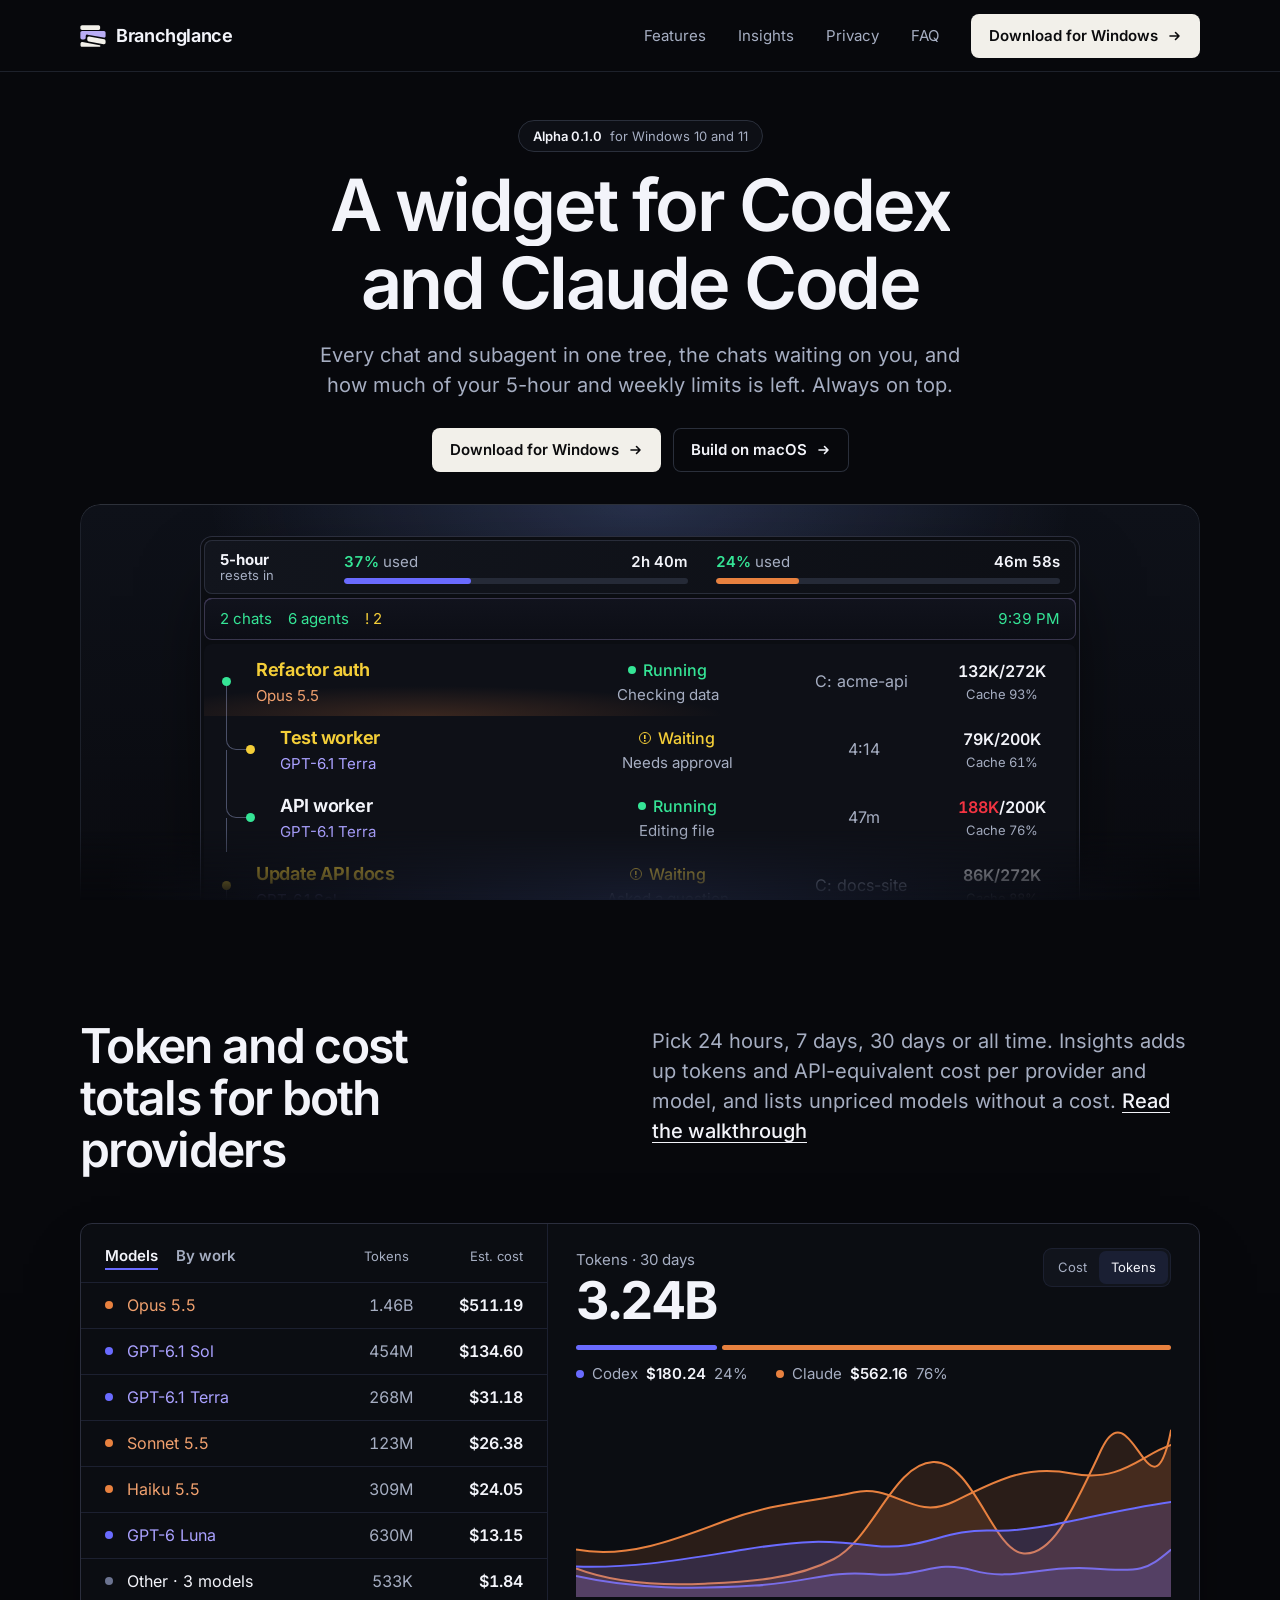
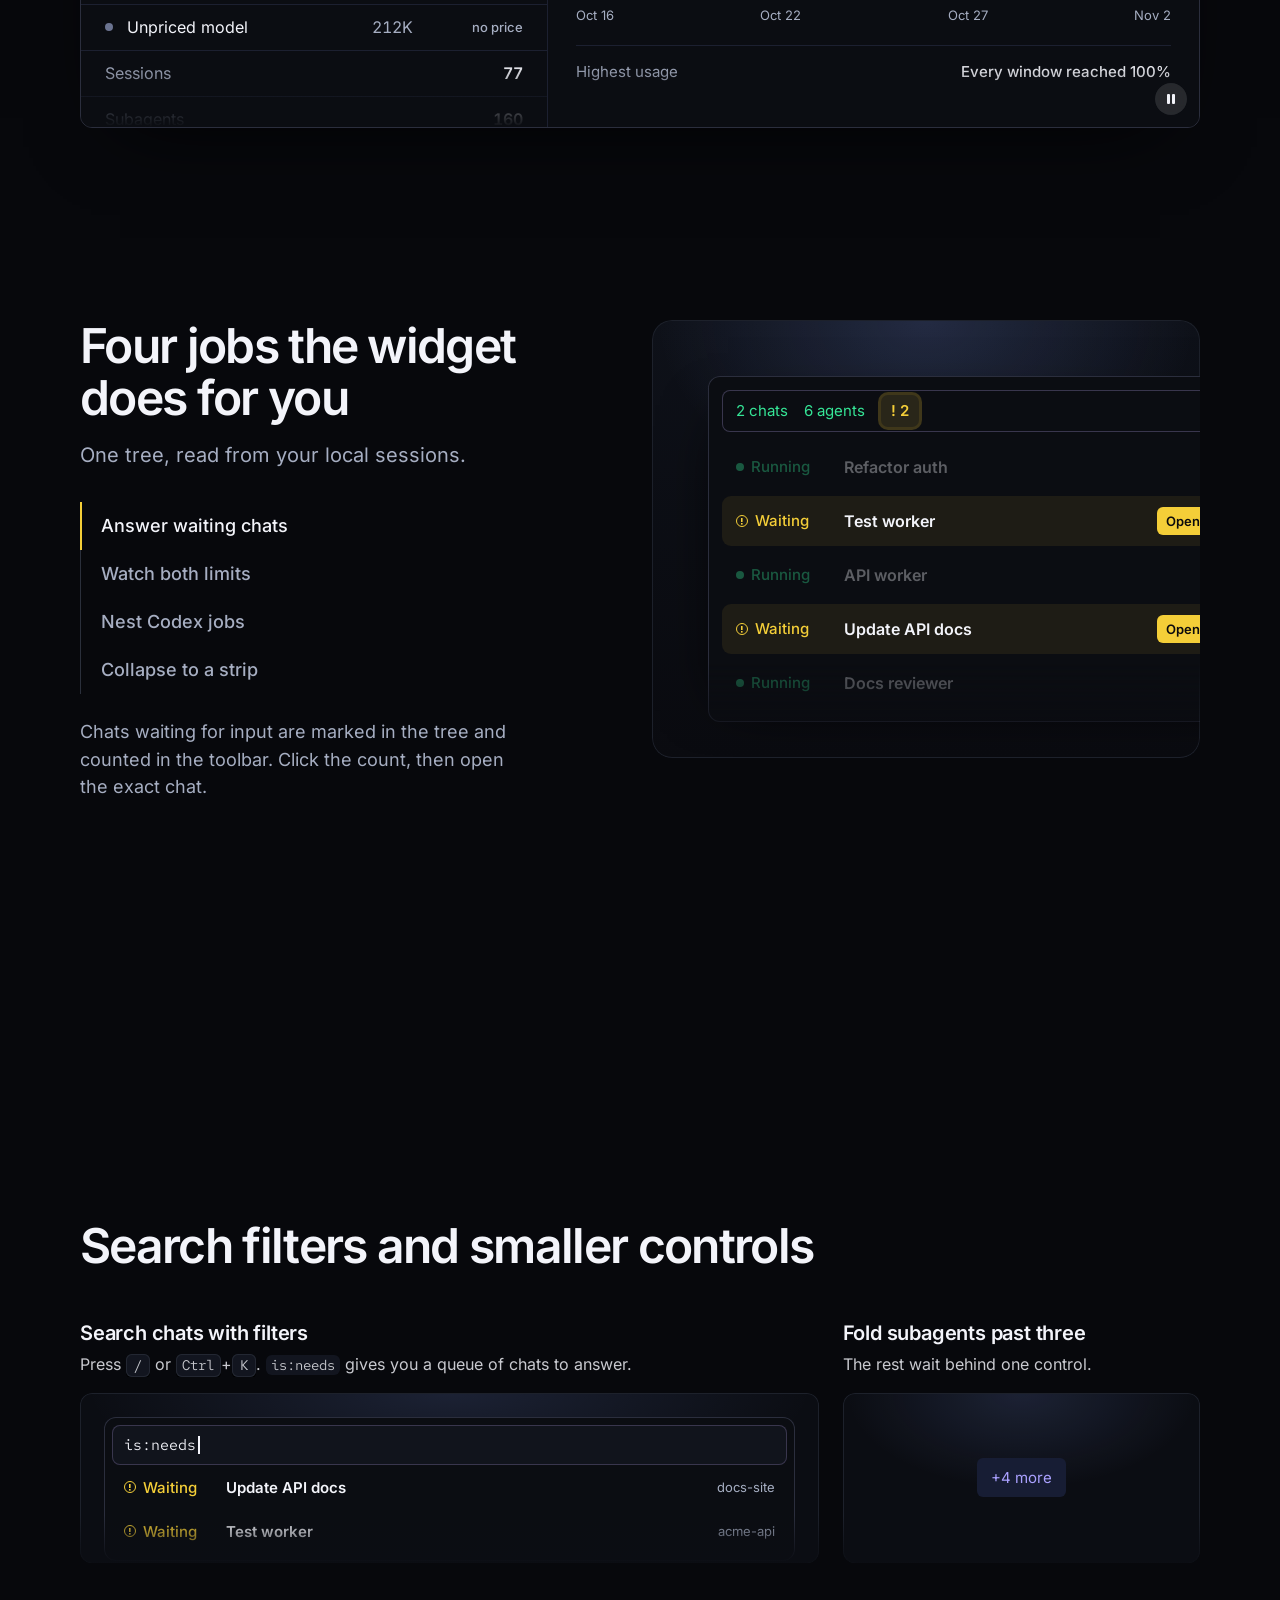
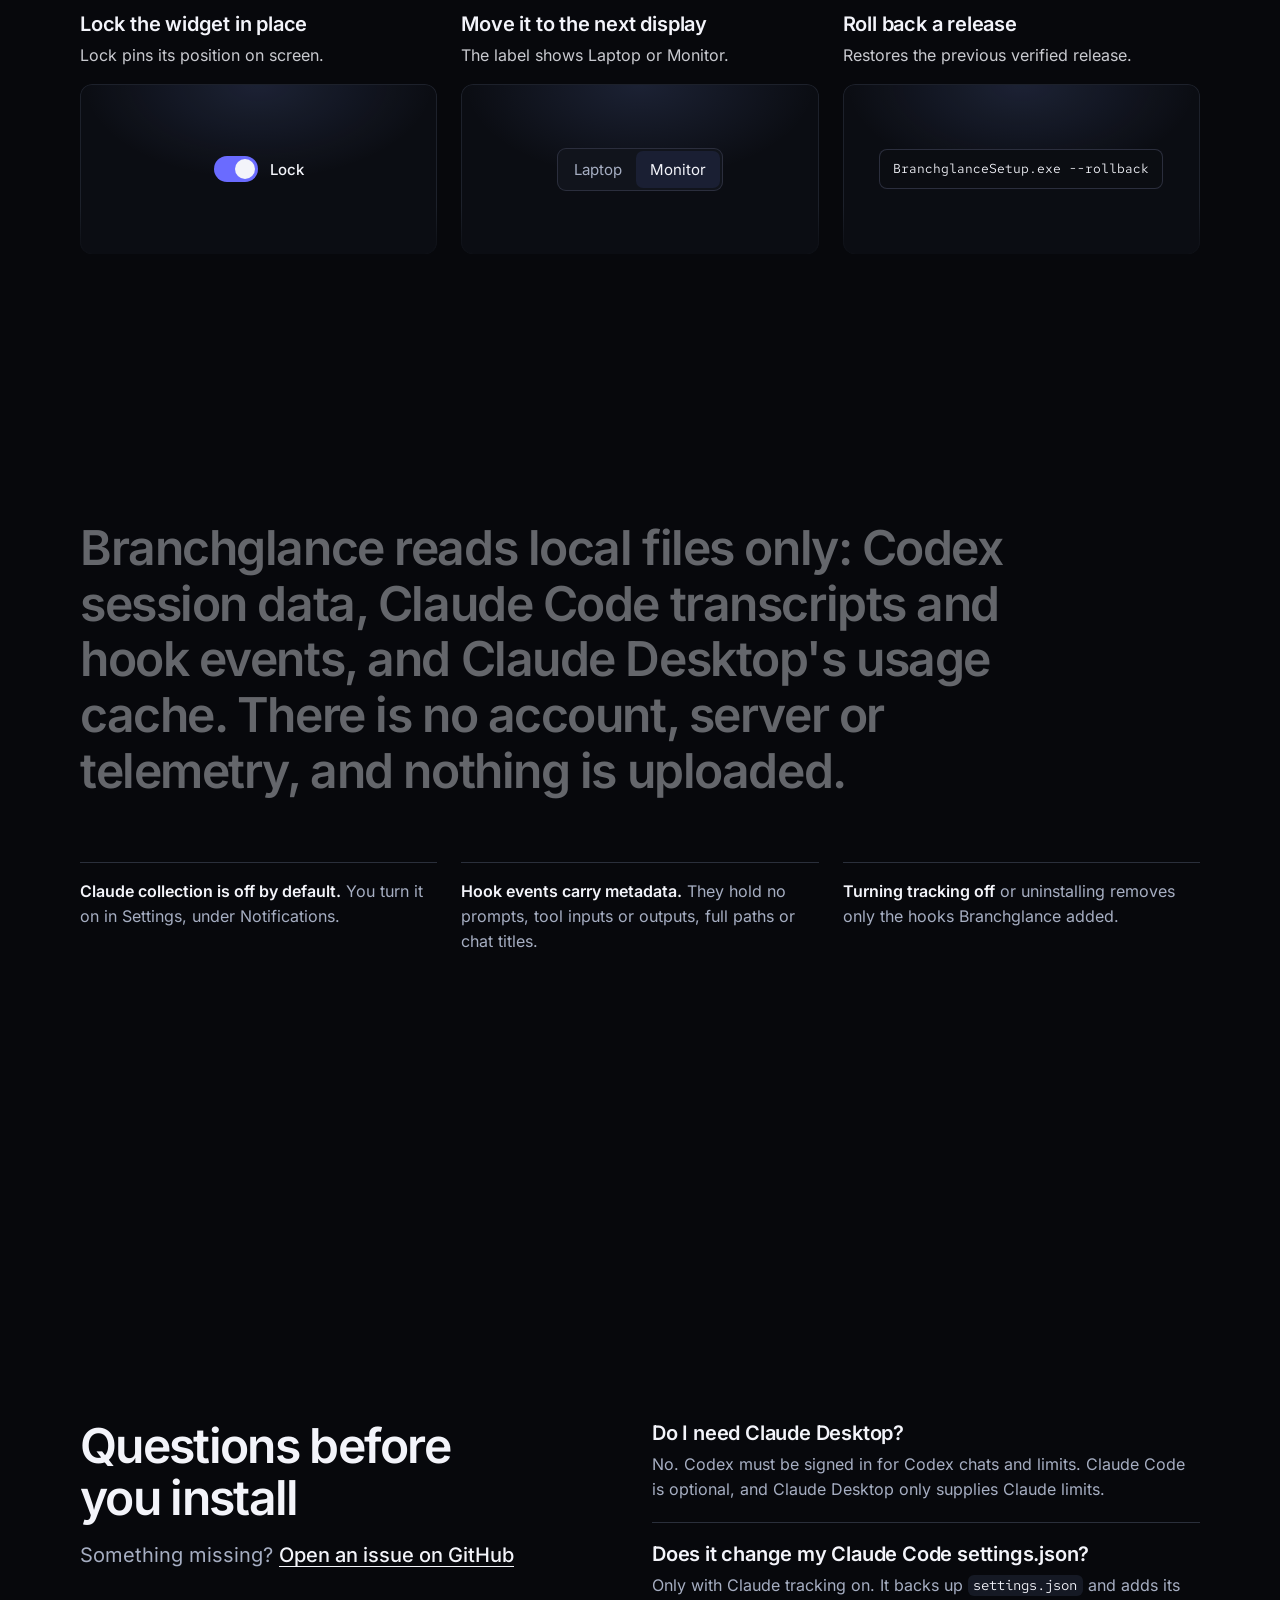
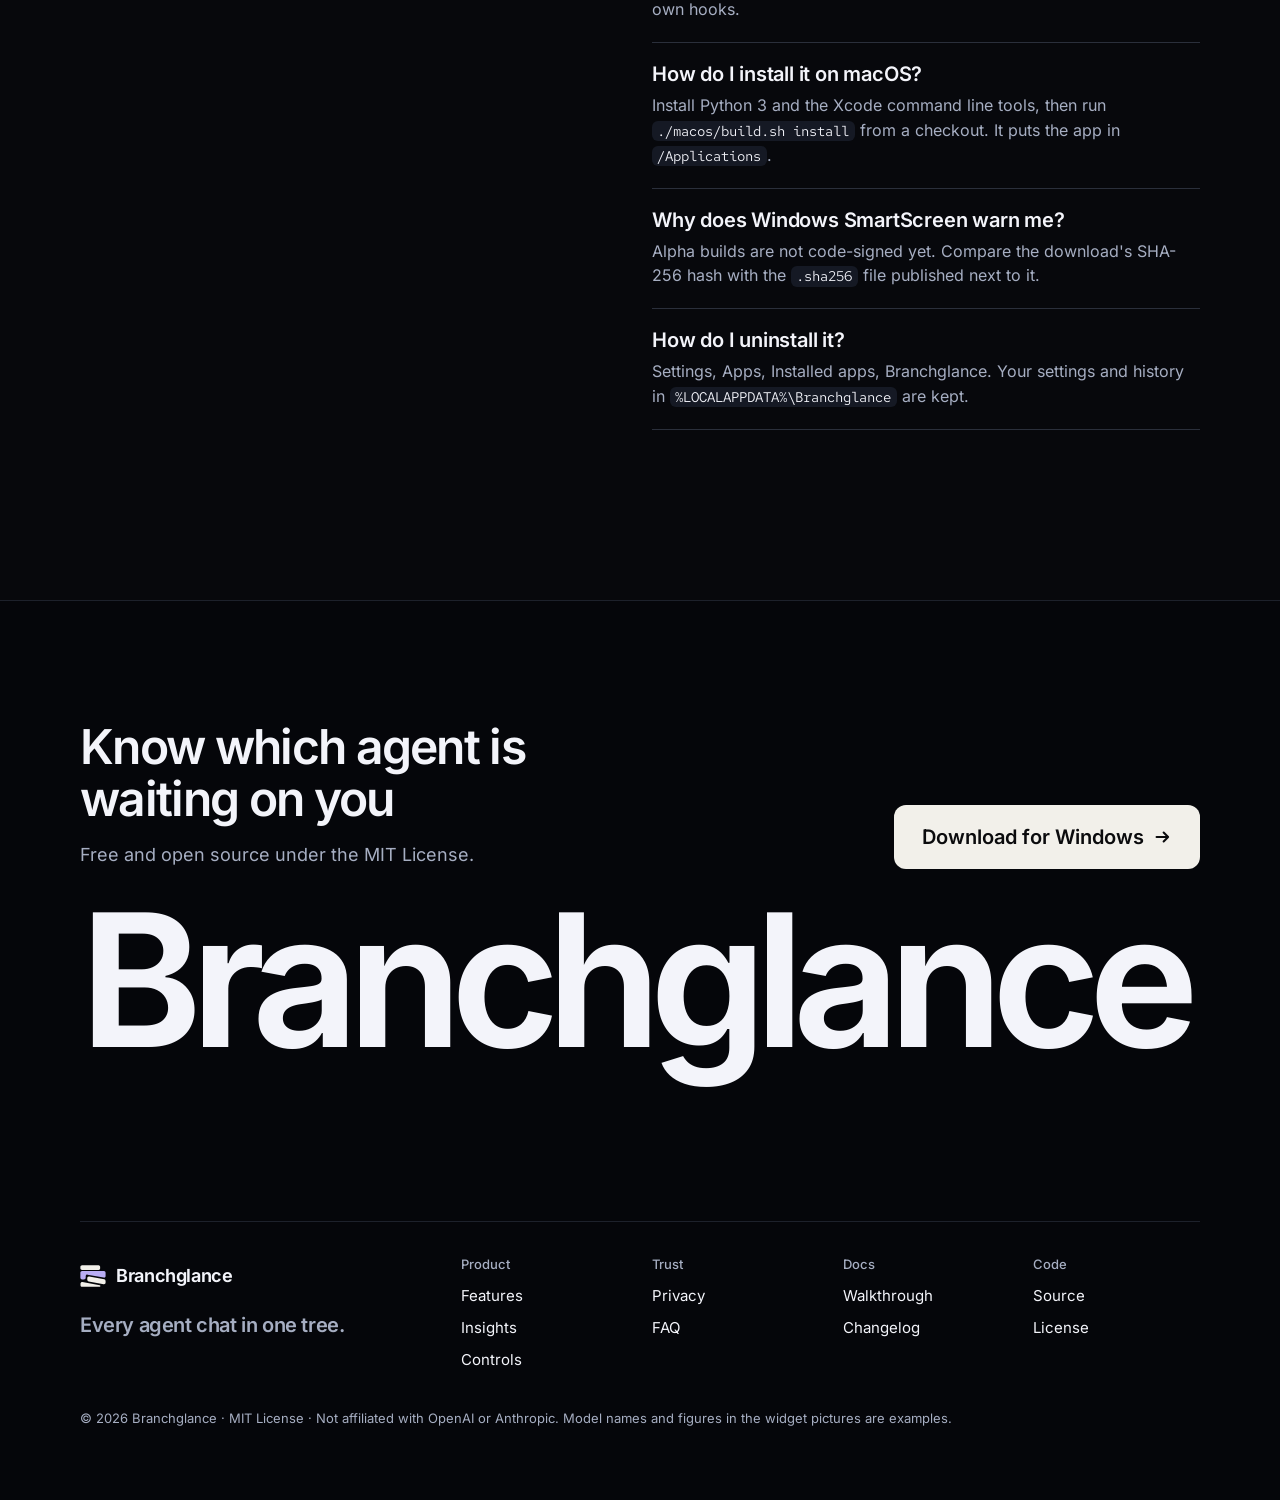
==== commit 2520a9d4: "Rebuild landing page to tasteskill (design-taste-frontend) rules Applied by hand (the skill's script" ====
--- a/site/index.html
+++ b/site/index.html
@@ -1,430 +1,378 @@
 <!doctype html>
-<html lang="en" class="no-js">
+<html lang="en" data-type="software" data-radius="soft" data-buttons="arrow" data-motion="on">
 <head>
 <meta charset="utf-8">
-<meta name="viewport" content="width=device-width, initial-scale=1">
-<title>Branchglance</title>
-<meta name="description" content="A small always-on-top widget for Codex and Claude Code: every chat and subagent in one tree, the ones waiting on you, and how much of your 5-hour and weekly limits is left.">
-<meta name="theme-color" content="#05070b">
-<meta property="og:title" content="Branchglance">
-<meta property="og:description" content="Every Codex and Claude Code chat in one tree. See which one is waiting on you, and how much limit is left.">
+<meta name="viewport" content="width=device-width, initial-scale=1, viewport-fit=cover">
+<title>Branchglance: a desktop widget for Codex and Claude Code users</title>
+<meta name="description" content="An always-on-top widget that shows every Codex and Claude Code chat and subagent in one tree, the chats waiting on you, and your 5-hour and weekly limits.">
+<meta name="page-type" content="software">
+<meta name="site-kind" content="software">
+<meta name="theme-color" content="#07080c">
+<meta property="og:type" content="website">
+<meta property="og:title" content="Branchglance: a desktop widget for Codex and Claude Code users">
+<meta property="og:description" content="Every Codex and Claude Code chat and subagent in one tree, the chats waiting on you, and your 5-hour and weekly limits.">
 <meta property="og:image" content="img/social-preview.png">
+<meta name="twitter:card" content="summary_large_image">
+<!-- canonical: add <link rel="canonical"> once the site has its domain -->
 <link rel="icon" href="img/favicon.svg" type="image/svg+xml">
 <link rel="preload" href="fonts/Inter-latin.woff2" as="font" type="font/woff2" crossorigin>
 <link rel="stylesheet" href="styles.css">
+<script>document.documentElement.classList.add("js");if(matchMedia("(prefers-reduced-motion: reduce)").matches)document.documentElement.dataset.motion="off";</script>
 </head>
 <body>
-
-<!-- 5-hour band: the page opens the way the widget does. -->
-<header class="band band-top" aria-label="Current limits (illustrative)">
-  <div class="band-inner">
-    <div class="band-label"><b>5-hour</b><span>resets in</span></div>
-    <div class="band-meter" data-src="codex">
-      <div class="bm-head"><span><em class="pct" data-pct="37">37%</em> used</span><span class="cd" data-cd="9600">2h 40m</span></div>
-      <div class="meter"><i style="--w:37%"></i></div>
-    </div>
-    <div class="band-meter" data-src="claude">
-      <div class="bm-head"><span><em class="pct" data-pct="24">24%</em> used</span><span class="cd" data-cd="2818">46m 58s</span></div>
-      <div class="meter"><i style="--w:24%"></i></div>
-    </div>
+<!--
+  Plan (tasteskill 2.5, applied by hand; its scripts were not run in this session)
+  1. kind: software (a desktop widget for people who run Codex and Claude Code agents)
+  2. deal: hero centred · nav-mega · footer-columns · close-word · rhythm space · buttons arrow · mark: the client's own logo
+     palette: the client's own colours (the widget's dark grounds; the logo's paper white for the main action; the widget's
+     amber "waiting" colour as the accent). Lavender stays only in the client's logo and inside its product UI.
+     moment: word-highlight on the privacy statement. Loops: the hero window and the Insights window, each with a pause disc.
+  hero      1 · the widget itself, live (object)
+  insights  1 · app-frame: the Insights window, model list beside the cost chart (object)
+  features  1 · tabs-tour: four jobs, click only (ui fragments)
+  controls  1 · bento: search with filters and four small controls (ui fragments)
+  privacy   1 · statement + three facts, word-highlight (type)
+  faq       1 · split, every answer open
+  closing   1 · close-word + footer-columns + legal row
+-->
+
+<header class="nav" id="nav">
+  <div class="wrap nav__bar">
+    <a class="skip-link" href="#main">Skip to content</a>
+    <a class="nav__logo" href="#top" aria-label="Branchglance, back to top">
+      <img src="img/mark-full.svg" alt="" width="26" height="22"><span>Branchglance</span>
+    </a>
+    <nav class="nav__links" aria-label="Primary">
+      <div class="nav__item nav__item--mega">
+        <a href="#features" class="nav__link" aria-haspopup="true">Features</a>
+        <div class="mega" role="group" aria-label="Features">
+          <div class="mega__cols">
+            <div>
+              <p class="mega__h">In the widget</p>
+              <a href="#features">Waiting chats</a>
+              <a href="#features">Limits</a>
+              <a href="#features">Nested Codex jobs</a>
+              <a href="#features">Collapsed strip</a>
+            </div>
+            <div>
+              <p class="mega__h">Around it</p>
+              <a href="#insights">Insights</a>
+              <a href="#controls">Search filters</a>
+              <a href="#controls">Rollback</a>
+              <a href="#privacy">Privacy</a>
+            </div>
+          </div>
+          <a class="mega__card" href="#features">
+            <span class="mega__pic" aria-hidden="true">
+              <span class="strip"><b class="g">2</b><b class="g">6</b><b class="y">!1</b><i class="strip__clock">1:27 PM</i></span>
+            </span>
+            <span class="mega__t">The collapsed strip</span>
+          </a>
+        </div>
+      </div>
+      <a href="#insights" class="nav__link">Insights</a>
+      <a href="#privacy" class="nav__link">Privacy</a>
+      <a href="#faq" class="nav__link">FAQ</a>
+    </nav>
+    <a class="btn btn--primary nav__cta" href="https://github.com/apratxxm/branchglance/releases">Download for Windows</a>
+    <button class="nav__toggle" type="button" aria-expanded="false" aria-controls="sheet" aria-label="Open menu"><span></span><span></span></button>
+  </div>
+  <div class="sheet" id="sheet" hidden>
+    <a href="#features">Features</a>
+    <a href="#insights">Insights</a>
+    <a href="#controls">Controls</a>
+    <a href="#privacy">Privacy</a>
+    <a href="#faq">FAQ</a>
+    <a class="btn btn--primary" href="https://github.com/apratxxm/branchglance/releases">Download for Windows</a>
   </div>
 </header>
 
-<nav class="toolbar" aria-label="Primary">
-  <a class="tb-brand" href="#top" aria-label="Branchglance home">
-    <img src="img/mark-full.svg" alt="" width="22" height="19">
-    <span>Branchglance</span>
-  </a>
-  <div class="tb-counts" aria-hidden="true">
-    <span class="c-chat"><svg viewBox="0 0 20 20"><path d="M3.5 4.5h13v9h-8l-4 3v-3h-1z"/></svg><b id="n-chats">2</b></span>
-    <span class="c-agent"><svg viewBox="0 0 20 20"><path d="M5 3v9h10M15 3v14M5 12v5"/></svg><b id="n-agents">6</b></span>
-    <span class="c-wait"><b>!</b><b id="n-wait">1</b></span>
+<main id="main">
+
+  <!-- Hero: centred, the widget rising out of a lit frame. -->
+  <section class="section hero" id="top" style="--h:1;--hm:1" data-enter>
+    <div class="wrap hero__wrap">
+      <p class="pill" data-e="1"><b>Alpha 0.1.0</b> for Windows 10 and 11</p>
+      <h1 class="hero__h1"><span class="ln"><span>A widget for Codex</span></span> <span class="ln"><span>and Claude Code</span></span></h1>
+      <p class="hero__lead" data-e="2">Every chat and subagent in one tree, the chats waiting on you, and how much of your 5-hour and weekly limits is left. Always on top.</p>
+      <div class="hero__actions" data-e="3">
+        <a class="btn btn--primary" href="https://github.com/apratxxm/branchglance/releases">Download for Windows</a>
+        <a class="btn btn--secondary" href="#mac">Build on macOS</a>
+      </div>
+      <div class="hero__frame" data-e="4">
+        <div class="ui widget" role="img" aria-label="The Branchglance widget: two chats with their subagents, one waiting for input, and the 5-hour limits for Codex and Claude" data-ui-pause-host>
+          <div class="w-band">
+            <div class="w-band__label"><b>5-hour</b><span>resets in</span></div>
+            <div class="w-band__m"><div class="w-band__head"><span><em class="ok">37%</em> used</span><span>2h 40m</span></div><div class="meter"><i style="--w:37%"></i></div></div>
+            <div class="w-band__m cl"><div class="w-band__head"><span><em class="ok">24%</em> used</span><span>46m 58s</span></div><div class="meter"><i style="--w:24%"></i></div></div>
+          </div>
+          <div class="w-bar">
+            <span class="g">2 chats</span><span class="g">6 agents</span><span class="y" id="w-wait">! 1</span>
+            <span class="w-bar__clock">9:39 PM</span>
+          </div>
+          <div class="w-tree" data-ui-loop>
+            <div class="row parent cl"><span class="node"></span>
+              <div class="t"><b>Refactor auth</b><span class="m-cl">Opus 5.5</span></div>
+              <div class="st"><span class="state s-run">Running</span><span class="act">Checking data</span></div>
+              <div class="path">C: acme-api</div>
+              <div class="tok"><b>132K/272K</b><span>Cache 93%</span></div>
+            </div>
+            <div class="row child" id="row-test"><span class="node"></span>
+              <div class="t"><b>Test worker</b><span class="m-cx">GPT-6.1 Terra</span></div>
+              <div class="st"><span class="state s-run">Running</span><span class="act">Running tests</span></div>
+              <div class="path">4:14</div>
+              <div class="tok"><b>79K/200K</b><span>Cache 61%</span></div>
+            </div>
+            <div class="row child"><span class="node"></span>
+              <div class="t"><b>API worker</b><span class="m-cx">GPT-6.1 Terra</span></div>
+              <div class="st"><span class="state s-run">Running</span><span class="act">Editing file</span></div>
+              <div class="path">47m</div>
+              <div class="tok"><b><span class="hot">188K</span>/200K</b><span>Cache 76%</span></div>
+            </div>
+            <div class="row parent waiting"><span class="node"></span>
+              <div class="t"><b>Update API docs</b><span class="m-cx">GPT-6.1 Sol</span></div>
+              <div class="st"><span class="state s-wait">Waiting</span><span class="act">Asked a question</span></div>
+              <div class="path">C: docs-site</div>
+              <div class="tok"><b>86K/272K</b><span>Cache 88%</span></div>
+            </div>
+            <div class="row child last"><span class="node"></span>
+              <div class="t"><b>Docs reviewer</b><span class="m-cx">GPT-6.1 Terra</span></div>
+              <div class="st"><span class="state s-run">Running</span><span class="act">Reading files</span></div>
+              <div class="path">4:14</div>
+              <div class="tok"><b>54K/200K</b><span>Cache 71%</span></div>
+            </div>
+          </div>
+          <button class="pause" type="button" aria-label="Pause the animation" aria-pressed="false"></button>
+        </div>
+      </div>
+    </div>
+  </section>
+
+  <!-- App frame: the Insights window. -->
+  <section class="section" id="insights" style="--h:1;--hm:1">
+    <div class="wrap">
+      <div class="grid head-row">
+        <h2 class="span-5">Token and cost totals for both providers</h2>
+        <p class="lead span-6 start-7">Pick 24 hours, 7 days, 30 days or all time. Insights adds up tokens and API-equivalent cost per provider and model, and lists unpriced models without a cost. <a class="link" href="https://github.com/apratxxm/branchglance/blob/master/docs/GUIDE.md">Read the walkthrough</a></p>
+      </div>
+      <div class="ui app fill" role="img" aria-label="The Insights window: models ranked by estimated cost beside a 30-day cost chart for Codex and Claude" data-ui-pause-host>
+        <div class="app__pane app__pane--list">
+          <div class="a-head"><span class="a-tab on">Models</span><span class="a-tab">By work</span><span class="a-col">Tokens</span><span class="a-col">Est. cost</span></div>
+          <div class="a-row"><i class="d-cl"></i><span class="m-cl">Opus 5.5</span><span>1.46B</span><b>$511.19</b></div>
+          <div class="a-row"><i class="d-cx"></i><span class="m-cx">GPT-6.1 Sol</span><span>454M</span><b>$134.60</b></div>
+          <div class="a-row"><i class="d-cx"></i><span class="m-cx">GPT-6.1 Terra</span><span>268M</span><b>$31.18</b></div>
+          <div class="a-row"><i class="d-cl"></i><span class="m-cl">Sonnet 5.5</span><span>123M</span><b>$26.38</b></div>
+          <div class="a-row"><i class="d-cl"></i><span class="m-cl">Haiku 5.5</span><span>309M</span><b>$24.05</b></div>
+          <div class="a-row"><i class="d-cx"></i><span class="m-cx">GPT-6 Luna</span><span>630M</span><b>$13.15</b></div>
+          <div class="a-row"><i class="d-q"></i><span>Other · 3 models</span><span>533K</span><b>$1.84</b></div>
+          <div class="a-row"><i class="d-q"></i><span>Unpriced model</span><span>212K</span><b class="q">no price</b></div>
+          <div class="a-row a-sum"><span>Sessions</span><span></span><b>77</b></div>
+          <div class="a-row a-sum"><span>Subagents</span><span></span><b>160</b></div>
+        </div>
+        <div class="app__pane app__pane--open" data-ui-loop>
+          <div class="o-top">
+            <div><p class="o-l">API-equivalent cost · 30 days</p><p class="o-n">$742.40</p></div>
+            <div class="o-seg" aria-hidden="true"><span class="on" data-v="cost">Cost</span><span data-v="tok">Tokens</span></div>
+          </div>
+          <div class="o-split"><i class="cx" style="flex:24"></i><i class="cl" style="flex:76"></i></div>
+          <div class="o-prov"><span><i class="d-cx"></i>Codex <b>$180.24</b> 24%</span><span><i class="d-cl"></i>Claude <b>$562.16</b> 76%</span></div>
+          <svg class="o-chart" viewBox="0 0 600 200" preserveAspectRatio="none" aria-hidden="true">
+            <g class="v-cost">
+              <path class="a-cl" d="M0 170 C40 186 90 188 130 186 S220 182 260 160 S320 60 360 58 S420 150 450 154 S500 110 530 44 S580 130 600 24 V200 H0Z"/>
+              <path class="l-cl" d="M0 170 C40 186 90 188 130 186 S220 182 260 160 S320 60 360 58 S420 150 450 154 S500 110 530 44 S580 130 600 24"/>
+              <path class="a-cx" d="M0 178 C60 192 120 192 180 188 S250 172 300 176 S360 160 400 172 S470 166 520 170 S575 172 600 150 V200 H0Z"/>
+              <path class="l-cx" d="M0 178 C60 192 120 192 180 188 S250 172 300 176 S360 160 400 172 S470 166 520 170 S575 172 600 150"/>
+            </g>
+            <g class="v-tok">
+              <path class="a-cl" d="M0 150 C50 160 100 140 150 120 S240 100 280 90 S340 120 380 100 S450 60 500 70 S570 50 600 40 V200 H0Z"/>
+              <path class="l-cl" d="M0 150 C50 160 100 140 150 120 S240 100 280 90 S340 120 380 100 S450 60 500 70 S570 50 600 40"/>
+              <path class="a-cx" d="M0 168 C60 170 110 160 170 150 S250 140 300 146 S370 128 420 130 S520 112 600 100 V200 H0Z"/>
+              <path class="l-cx" d="M0 168 C60 170 110 160 170 150 S250 140 300 146 S370 128 420 130 S520 112 600 100"/>
+            </g>
+          </svg>
+          <div class="o-axis"><span>Oct 16</span><span>Oct 22</span><span>Oct 27</span><span>Nov 2</span></div>
+          <div class="o-peaks"><span>Highest usage</span><b>Every window reached 100%</b></div>
+        </div>
+        <button class="pause" type="button" aria-label="Pause the animation" aria-pressed="false"></button>
+      </div>
+    </div>
+  </section>
+
+  <!-- Tabs tour: click only. -->
+  <section class="section" id="features" style="--h:1;--hm:2">
+    <div class="wrap grid tour">
+      <div class="span-5">
+        <h2>Four jobs the widget does for you</h2>
+        <p class="lead">One tree, read from your local sessions.</p>
+        <div class="tabs" role="tablist" aria-label="Widget features">
+          <button class="tab" role="tab" id="t1" aria-selected="true" aria-controls="p1 s1">Answer waiting chats</button>
+          <button class="tab" role="tab" id="t2" aria-selected="false" aria-controls="p2 s2" tabindex="-1">Watch both limits</button>
+          <button class="tab" role="tab" id="t3" aria-selected="false" aria-controls="p3 s3" tabindex="-1">Nest Codex jobs</button>
+          <button class="tab" role="tab" id="t4" aria-selected="false" aria-controls="p4 s4" tabindex="-1">Collapse to a strip</button>
+        </div>
+        <div class="tabpanels">
+          <div class="tabpanel" role="tabpanel" id="p1" aria-labelledby="t1"><p>Chats waiting for input are marked in the tree and counted in the toolbar. Click the count, then open the exact chat.</p></div>
+          <div class="tabpanel" role="tabpanel" id="p2" aria-labelledby="t2" hidden><p>Each provider gets a 5-hour band and a weekly band, amber at 50% and red at 70%. A countdown at zero counts as a reset only after a fresh reading.</p></div>
+          <div class="tabpanel" role="tabpanel" id="p3" aria-labelledby="t3" hidden><p>Start Codex jobs with <code>bg-codex</code> from a Claude Code chat and they nest under that chat. Subagents past the first three fold behind +N more.</p></div>
+          <div class="tabpanel" role="tabpanel" id="p4" aria-labelledby="t4" hidden><p>On Windows the widget collapses to a 328 px strip with a clock and limit bands. Hover, or press <kbd>Ctrl</kbd>+<kbd>Shift</kbd>+<kbd>T</kbd>, to open the tree.</p></div>
+        </div>
+      </div>
+      <div class="frame span-6 start-7">
+        <div class="stage" id="s1">
+          <div class="ui scr" role="img" aria-label="The toolbar count of two waiting chats, and the two chats it opens">
+            <div class="scr-bar"><span class="g">2 chats</span><span class="g">6 agents</span><span class="chip-wait">! 2</span></div>
+            <div class="scr-row dim"><span class="state s-run">Running</span><b>Refactor auth</b></div>
+            <div class="scr-row hit"><span class="state s-wait">Waiting</span><b>Test worker</b><span class="open">Open chat</span></div>
+            <div class="scr-row dim"><span class="state s-run">Running</span><b>API worker</b></div>
+            <div class="scr-row hit"><span class="state s-wait">Waiting</span><b>Update API docs</b><span class="open">Open chat</span></div>
+            <div class="scr-row dim"><span class="state s-run">Running</span><b>Docs reviewer</b></div>
+          </div>
+        </div>
+        <div class="stage" id="s2" hidden>
+          <div class="ui scr" role="img" aria-label="Four limit bands: Codex and Claude, 5-hour and weekly, one at zero waiting for a fresh reading">
+            <div class="lim"><span><i class="d-cx"></i>Codex · 5-hour</span><span>2h 40m</span><b>37%</b><div class="meter"><i style="--w:37%"></i></div></div>
+            <div class="lim cl"><span><i class="d-cl"></i>Claude · 5-hour</span><span>46m</span><b>24%</b><div class="meter"><i style="--w:24%"></i></div></div>
+            <div class="lim"><span><i class="d-cx"></i>Codex · weekly</span><span>3d 2h</span><b class="warn">52%</b><div class="meter"><i class="warn" style="--w:52%"></i></div></div>
+            <div class="lim cl"><span><i class="d-cl"></i>Claude · weekly</span><span class="mono y">0:00 · awaiting reading</span><b class="hot">96%</b><div class="meter"><i class="hot" style="--w:96%"></i></div></div>
+          </div>
+        </div>
+        <div class="stage" id="s3" hidden>
+          <div class="ui scr" role="img" aria-label="A Claude Code chat with two Claude subagents, a Codex job nested under it and two more folded behind +2 more">
+            <div class="nt p"><i></i><b>Plan migration</b><span class="m-cl">Sonnet 5.5</span></div>
+            <div class="nt k"><i></i><b>Schema check</b><span class="m-cl">Haiku 5.5</span></div>
+            <div class="nt k"><i></i><b>Backfill job</b><span class="m-cx">GPT-6.1 Sol</span><span class="tagx">Codex</span></div>
+            <div class="nt k"><i></i><b>Index rebuild</b><span class="m-cx">GPT-6.1 Terra</span><span class="tagx">Codex</span></div>
+            <div class="nt k fold"><i></i><span class="morebtn">+2 more</span></div>
+            <div class="nt p sep"><i></i><b>Fix flaky tests</b><span class="m-cx">GPT-6.1 Terra</span></div>
+          </div>
+        </div>
+        <div class="stage" id="s4" hidden>
+          <div class="ui scr scr--strip" role="img" aria-label="The collapsed strip: chat, agent and waiting counts, a clock, and the two limit bands">
+            <div class="cs">
+              <div class="cs-band"><span>5-hour</span><i style="--w:37%"></i><i class="cl" style="--w:24%"></i></div>
+              <div class="cs-bar"><span class="g">2</span><span class="g">6</span><span class="y">! 1</span><span class="cs-clock">1:27 PM</span></div>
+              <div class="cs-band"><span>Weekly</span><i style="--w:52%"></i><i class="cl" style="--w:41%"></i></div>
+            </div>
+            <div class="keys"><kbd>Ctrl</kbd><kbd>Shift</kbd><kbd>T</kbd></div>
+          </div>
+        </div>
+      </div>
+    </div>
+  </section>
+
+  <!-- Bento: one wide card, four small. Unlinked cards hold still. -->
+  <section class="section" id="controls" style="--h:1;--hm:2">
+    <div class="wrap">
+      <h2>Search filters and smaller controls</h2>
+      <div class="grid bento">
+        <article class="card span-8">
+          <h3>Search chats with filters</h3>
+          <p>Press <kbd>/</kbd> or <kbd>Ctrl</kbd>+<kbd>K</kbd>. <code>is:needs</code> gives you a queue of chats to answer.</p>
+          <div class="panel" aria-hidden="true">
+            <div class="ui srch">
+              <div class="srch__box"><span class="srch__q">is:needs</span><span class="caret"></span></div>
+              <div class="srch__row"><span class="state s-wait">Waiting</span><b>Update API docs</b><span class="srch__ws">docs-site</span></div>
+              <div class="srch__row"><span class="state s-wait">Waiting</span><b>Test worker</b><span class="srch__ws">acme-api</span></div>
+            </div>
+          </div>
+        </article>
+        <article class="card span-4">
+          <h3>Fold subagents past three</h3>
+          <p>The rest wait behind one control.</p>
+          <div class="panel" aria-hidden="true"><div class="ui mini"><span class="morebtn big">+4 more</span></div></div>
+        </article>
+        <article class="card span-4">
+          <h3>Lock the widget in place</h3>
+          <p>Lock pins its position on screen.</p>
+          <div class="panel" aria-hidden="true"><div class="ui mini"><span class="toggle on"><i></i></span><span class="mini__l">Lock</span></div></div>
+        </article>
+        <article class="card span-4">
+          <h3>Move it to the next display</h3>
+          <p>The label shows Laptop or Monitor.</p>
+          <div class="panel" aria-hidden="true"><div class="ui mini"><span class="seg"><span>Laptop</span><span class="on">Monitor</span></span></div></div>
+        </article>
+        <article class="card span-4">
+          <h3>Roll back a release</h3>
+          <p>Restores the previous verified release.</p>
+          <div class="panel" aria-hidden="true"><div class="ui mini mono"><span>BranchglanceSetup.exe --rollback</span></div></div>
+        </article>
+      </div>
+    </div>
+  </section>
+
+  <!-- Statement with the word-highlight moment. -->
+  <section class="section" id="privacy" style="--h:1;--hm:1" data-moment="word-highlight">
+    <div class="wrap">
+      <h2 class="mo-wh__text">Branchglance reads local files only: Codex session data, Claude Code transcripts and hook events, and Claude Desktop's usage cache. There is no account, server or telemetry, and <strong>nothing is uploaded.</strong></h2>
+      <div class="grid facts">
+        <p class="span-4"><b>Claude collection is off by default.</b> You turn it on in Settings, under Notifications.</p>
+        <p class="span-4"><b>Hook events carry metadata.</b> They hold no prompts, tool inputs or outputs, full paths or chat titles.</p>
+        <p class="span-4"><b>Turning tracking off</b> or uninstalling removes only the hooks Branchglance added.</p>
+      </div>
+    </div>
+  </section>
+
+  <!-- FAQ: every answer open. -->
+  <section class="section" id="faq" style="--h:1;--hm:2">
+    <div class="wrap grid">
+      <div class="span-5">
+        <h2>Questions before you install</h2>
+        <p class="lead">Something missing? <a class="link" href="https://github.com/apratxxm/branchglance/issues">Open an issue on GitHub</a></p>
+      </div>
+      <div class="faq span-6 start-7">
+        <div class="faq__item">
+          <h3>Do I need Claude Desktop?</h3>
+          <p>No. Codex must be signed in for Codex chats and limits. Claude Code is optional, and Claude Desktop only supplies Claude limits.</p>
+        </div>
+        <div class="faq__item">
+          <h3>Does it change my Claude Code settings.json?</h3>
+          <p>Only with Claude tracking on. It backs up <code>settings.json</code> and adds its own hooks.</p>
+        </div>
+        <div class="faq__item" id="mac">
+          <h3>How do I install it on macOS?</h3>
+          <p>Install Python 3 and the Xcode command line tools, then run <code>./macos/build.sh install</code> from a checkout. It puts the app in <code>/Applications</code>.</p>
+        </div>
+        <div class="faq__item">
+          <h3>Why does Windows SmartScreen warn me?</h3>
+          <p>Alpha builds are not code-signed yet. Compare the download's SHA-256 hash with the <code>.sha256</code> file published next to it.</p>
+        </div>
+        <div class="faq__item">
+          <h3>How do I uninstall it?</h3>
+          <p>Settings, Apps, Installed apps, Branchglance. Your settings and history in <code>%LOCALAPPDATA%\Branchglance</code> are kept.</p>
+        </div>
+      </div>
+    </div>
+  </section>
+
+</main>
+
+<!-- Close (close-word) and footer (footer-columns): one section. -->
+<footer class="section closing" id="contact" style="--h:1;--hm:2">
+  <div class="wrap">
+    <div class="closing__cta">
+      <div class="close__head">
+        <div>
+          <h2>Know which agent is waiting on you</h2>
+          <p class="muted">Free and open source under the MIT License.</p>
+        </div>
+        <a class="btn btn--primary btn--xl" href="https://github.com/apratxxm/branchglance/releases">Download for Windows</a>
+      </div>
+      <p class="close__word" aria-hidden="true">Branchglance</p>
+    </div>
+    <div class="footer">
+      <div class="grid footer__grid">
+        <div class="span-4">
+          <a class="nav__logo" href="#top"><img src="img/mark-full.svg" alt="" width="26" height="22"><span>Branchglance</span></a>
+          <p class="footer__lede">Every agent chat in one tree.</p>
+        </div>
+        <div class="footer__col span-2"><p>Product</p><a href="#features">Features</a><a href="#insights">Insights</a><a href="#controls">Controls</a></div>
+        <div class="footer__col span-2"><p>Trust</p><a href="#privacy">Privacy</a><a href="#faq">FAQ</a></div>
+        <div class="footer__col span-2"><p>Docs</p><a href="https://github.com/apratxxm/branchglance/blob/master/docs/GUIDE.md">Walkthrough</a><a href="https://github.com/apratxxm/branchglance/blob/master/CHANGELOG.md">Changelog</a></div>
+        <div class="footer__col span-2"><p>Code</p><a href="https://github.com/apratxxm/branchglance">Source</a><a href="https://github.com/apratxxm/branchglance/blob/master/LICENSE">License</a></div>
+      </div>
+      <p class="footer__legal">© <span id="year">2026</span> Branchglance · MIT License · Not affiliated with OpenAI or Anthropic. Model names and figures in the widget pictures are examples.</p>
+    </div>
   </div>
-  <div class="tb-links">
-    <a href="#tour">Features</a>
-    <a href="#privacy">Privacy</a>
-    <a href="#faq">FAQ</a>
-    <a href="https://github.com/apratxxm/branchglance" rel="noopener">GitHub</a>
-  </div>
-  <a class="tb-cta" href="#install">Install</a>
-  <span class="tb-clock" id="clock" aria-hidden="true">9:39 PM</span>
-</nav>
-
-<main id="top">
-
-  <!-- Hero -->
-  <section class="hero">
-    <p class="eyebrow" data-r><span class="dot dot-green"></span>Alpha 0.1.0 · Windows · macOS from source · MIT</p>
-    <h1 class="split" aria-label="Know which agent is waiting on you.">
-      <span class="line">Know which agent</span>
-      <span class="line">is <span class="waiting-word">waiting on you.</span></span>
-    </h1>
-    <p class="lede" data-r data-d="5">
-      A small always-on-top widget for
-      <span class="pchip codex"><i></i>Codex</span> and
-      <span class="pchip claude"><i></i>Claude Code</span>.
-      Every chat and subagent in one tree, the ones stuck on a question, and how much of your limits is left.
-    </p>
-    <div class="cta" data-r data-d="7">
-      <a class="btn btn-primary" href="https://github.com/apratxxm/branchglance/releases">
-        <svg viewBox="0 0 20 20" aria-hidden="true"><path d="M10 3v10m0 0-4-4m4 4 4-4M4 16h12"/></svg>
-        Download for Windows
-      </a>
-      <a class="btn btn-ghost" href="#install">Build on macOS</a>
-      <span class="hand" aria-hidden="true"><svg viewBox="0 0 40 24"><path d="M38 4C26 2 12 6 6 18m0 0 1-8m-1 8 7-3"/></svg>it's live below</span>
-    </div>
-
-    <figure class="widget" data-r data-d="9" aria-label="Branchglance widget showing two chats and their subagents">
-      <div class="tree" id="tree">
-        <div class="row parent claude" data-row="auth">
-          <span class="node"></span>
-          <div class="t"><b>Refactor auth</b><span class="model m-claude">Opus 5.5</span></div>
-          <div class="age" data-age="3360">56m</div>
-          <div class="st"><span class="state s-run">Running</span><span class="act">Checking data</span></div>
-          <div class="path">C: acme-api</div>
-          <div class="tok"><b><span data-tok="132">132K</span>/272K</b><span>Cache 93%</span></div>
-        </div>
-        <div class="row child" data-row="test">
-          <span class="node"></span>
-          <div class="t"><b>Test worker</b><span class="model m-codex">GPT-6.1 Terra</span></div>
-          <div class="age"></div>
-          <div class="st"><span class="state s-run">Running</span><span class="act">Running tests</span></div>
-          <div class="path mono-num" data-age="254">4:14</div>
-          <div class="tok"><b><span data-tok="79">79K</span>/200K</b><span>Cache 61%</span></div>
-        </div>
-        <div class="row child" data-row="api">
-          <span class="node"></span>
-          <div class="t"><b>API worker</b><span class="model m-codex">GPT-6.1 Terra</span></div>
-          <div class="age"></div>
-          <div class="st"><span class="state s-run">Running</span><span class="act">Editing file</span></div>
-          <div class="path" data-age="2820">47m</div>
-          <div class="tok"><b><span class="hot" data-tok="188">188K</span>/200K</b><span>Cache 76%</span></div>
-        </div>
-        <div class="row child deep" data-row="review">
-          <span class="node"></span>
-          <div class="t"><b>Review worker</b><span class="model m-codex">GPT-6.1 Sol</span></div>
-          <div class="age"></div>
-          <div class="st"><span class="state s-run">Running</span><span class="act">Running checks</span></div>
-          <div class="path" data-age="1080">18m</div>
-          <div class="tok"><b><span data-tok="41">41K</span>/200K</b><span>Cache 97%</span></div>
-        </div>
-        <div class="row parent codex" data-row="docs">
-          <span class="node"></span>
-          <div class="t"><b>Update API docs</b><span class="model m-codex">GPT-6.1 Sol</span></div>
-          <div class="age" data-age="1080">18m</div>
-          <div class="st"><span class="state s-wait">Waiting</span><span class="act">Asked a question</span></div>
-          <div class="path">C: docs-site</div>
-          <div class="tok"><b><span data-tok="86">86K</span>/272K</b><span>Cache 88%</span></div>
-        </div>
-        <div class="row child last" data-row="docrev">
-          <span class="node"></span>
-          <div class="t"><b>Docs reviewer</b><span class="model m-codex">GPT-6.1 Terra</span></div>
-          <div class="age"></div>
-          <div class="st"><span class="state s-run">Running</span><span class="act">Reading files</span></div>
-          <div class="path" data-age="254">4:14</div>
-          <div class="tok"><b><span data-tok="54">54K</span>/200K</b><span>Cache 71%</span></div>
-        </div>
-      </div>
-      <figcaption>Illustrative data. The tree updates live from your local Codex and Claude Code sessions.</figcaption>
-    </figure>
-  </section>
-
-  <!-- Without / with -->
-  <section class="compare" aria-labelledby="compare-h">
-    <h2 id="compare-h" data-r>Stop checking each<br>terminal one by one</h2>
-    <div class="cmp-grid">
-      <article class="cmp cmp-without" data-r>
-        <p class="kicker">Without Branchglance</p>
-        <h3>Minutes lost to alt-tab</h3>
-        <ul class="cmp-list">
-          <li><span class="x"></span>Terminal one. Still running, probably.</li>
-          <li><span class="x"></span>Terminal two. Finished twenty minutes ago.</li>
-          <li><span class="x"></span>Terminal three. Asked you a question at lunch.</li>
-        </ul>
-        <p class="cmp-foot bad"><svg viewBox="0 0 20 20" aria-hidden="true"><circle cx="10" cy="10" r="7"/><path d="M10 6v4l2.5 2"/></svg>And the weekly limit runs out mid-task</p>
-      </article>
-      <article class="cmp cmp-with" data-r data-d="1">
-        <p class="kicker">With Branchglance</p>
-        <h3>Glance at the corner. <span class="kbds"><kbd>Ctrl</kbd><kbd>Shift</kbd><kbd>T</kbd></span> for the rest.</h3>
-        <div class="cmp-stage" aria-hidden="true">
-          <div class="mini-strip">
-            <span class="ms-counts"><em class="g">2</em><em class="g">6</em><em class="y">!1</em></span>
-            <span class="ms-bands"><i class="b-codex" style="--w:37%"></i><i class="b-claude" style="--w:24%"></i></span>
-            <span class="ms-clock">1:27 PM</span>
-          </div>
-          <div class="mini-pop">
-            <div class="mp-row"><span class="state s-wait">Waiting</span><b>Update API docs</b><span class="mp-open">Open chat ↵</span></div>
-          </div>
-        </div>
-        <p class="cmp-foot good">Every chat, every subagent, both limits. One tree.</p>
-      </article>
-    </div>
-  </section>
-
-  <!-- Sticky scroll tour -->
-  <section class="tour" id="tour" aria-labelledby="tour-h" data-step="0">
-    <div class="tour-sticky">
-      <h2 id="tour-h" class="tour-h">Five things it does.<br>All of them at a glance.</h2>
-      <div class="tour-body">
-        <div class="tour-tabs" role="tablist" aria-label="Features">
-          <button role="tab" class="ttab" data-i="0" aria-selected="true" style="--ac:var(--codex-ink)">
-            <span class="ti"><svg viewBox="0 0 20 20"><path d="M5 3v14M5 7h6M5 13h6"/><circle cx="14" cy="7" r="2.2"/><circle cx="14" cy="13" r="2.2"/></svg></span>
-            <span class="tt"><b>One tree</b><span>Codex and Claude Code together</span></span><i class="tp"></i>
-          </button>
-          <button role="tab" class="ttab" data-i="1" aria-selected="false" style="--ac:var(--yellow)">
-            <span class="ti"><svg viewBox="0 0 20 20"><circle cx="10" cy="10" r="7"/><path d="M10 6v5M10 13.6v.2"/></svg></span>
-            <span class="tt"><b>Needs you</b><span>Jump to the chat that's waiting</span></span><i class="tp"></i>
-          </button>
-          <button role="tab" class="ttab" data-i="2" aria-selected="false" style="--ac:var(--claude-ink)">
-            <span class="ti"><svg viewBox="0 0 20 20"><path d="M3 13a7 7 0 0 1 14 0"/><path d="M10 13l3.5-4"/></svg></span>
-            <span class="tt"><b>Limits</b><span>5-hour and weekly, side by side</span></span><i class="tp"></i>
-          </button>
-          <button role="tab" class="ttab" data-i="3" aria-selected="false" style="--ac:var(--blue)">
-            <span class="ti"><svg viewBox="0 0 20 20"><path d="M3 16h14M5 13V9M9 13V5M13 13v-3"/></svg></span>
-            <span class="tt"><b>Insights</b><span>Tokens, cost and peaks</span></span><i class="tp"></i>
-          </button>
-          <button role="tab" class="ttab" data-i="4" aria-selected="false" style="--ac:var(--green)">
-            <span class="ti"><svg viewBox="0 0 20 20"><rect x="3" y="7" width="14" height="6" rx="2"/></svg></span>
-            <span class="tt"><b>Out of the way</b><span>A strip until you need it</span></span><i class="tp"></i>
-          </button>
-        </div>
-
-        <div class="tour-stage">
-          <div class="panels">
-          <!-- 0: tree -->
-          <div class="panel" data-i="0" style="--ac:var(--codex-ink);--glow:var(--codex-glow)">
-            <h3><em>One tree</em> for every chat<br>and every subagent</h3>
-            <div class="screen p-tree" aria-hidden="true">
-              <div class="pt claude-p"><i></i><b>Plan migration</b><span class="m-claude">Sonnet 5.5</span><span class="st-run">Running</span></div>
-              <div class="pt kid"><i></i><b>Schema check</b><span class="m-claude">Haiku 5.5</span><span class="st-run">Running</span></div>
-              <div class="pt kid"><i></i><b>Backfill job</b><span class="m-codex">GPT-6.1 Sol</span><span class="tagc">Codex, from Claude</span></div>
-              <div class="pt kid fold"><i></i><span class="morebtn">+2 more</span></div>
-              <div class="pt codex-p"><i></i><b>Fix flaky tests</b><span class="m-codex">GPT-6.1 Terra</span><span class="st-run">Running</span></div>
-            </div>
-            <p class="cap">Codex jobs started from a Claude chat nest under that chat. Subagents past the first three fold behind <b>+N more</b>.</p>
-          </div>
-          <!-- 1: needs you -->
-          <div class="panel" data-i="1" style="--ac:var(--yellow);--glow:#f4a938">
-            <h3><em>Needs you.</em> Click the count,<br>open the exact chat</h3>
-            <div class="screen p-needs" aria-hidden="true">
-              <div class="pn-bar"><span class="g">2</span><span class="g">6</span><span class="pn-chip">! 2</span><span class="pn-cursor"></span></div>
-              <div class="pn-list">
-                <div class="pn-row dim"><span class="state s-run">Running</span><b>Refactor auth</b></div>
-                <div class="pn-row hit"><span class="state s-wait">Waiting</span><b>Test worker</b><span class="mp-open">Open ↵</span></div>
-                <div class="pn-row dim"><span class="state s-run">Running</span><b>API worker</b></div>
-                <div class="pn-row hit"><span class="state s-wait">Waiting</span><b>Update API docs</b><span class="mp-open">Open ↵</span></div>
-              </div>
-            </div>
-            <p class="cap">Waiting chats are marked in the tree and counted in the toolbar.</p>
-          </div>
-          <!-- 2: limits -->
-          <div class="panel" data-i="2" style="--ac:var(--claude-ink);--glow:var(--claude)">
-            <h3><em>Both limits</em>, with countdowns<br>you can trust</h3>
-            <div class="screen p-limits" aria-hidden="true">
-              <div class="pl"><span class="pl-n"><i class="dc"></i>Codex · 5-hour</span><span class="pl-t">2h 40m</span><span class="pl-p">37%</span><div class="meter"><i style="--w:37%"></i></div></div>
-              <div class="pl claude"><span class="pl-n"><i class="dl"></i>Claude · 5-hour</span><span class="pl-t">46m</span><span class="pl-p">24%</span><div class="meter"><i style="--w:24%"></i></div></div>
-              <div class="pl claude zero"><span class="pl-n"><i class="dl"></i>Claude · weekly</span><span class="pl-t"><span class="z1">0:00 · awaiting reading</span><span class="z2">Reset confirmed</span></span><span class="pl-p"><span class="z1">96%</span><span class="z2">0%</span></span><div class="meter"><i></i></div></div>
-            </div>
-            <p class="cap">A countdown reaching zero is never treated as a reset until a fresh reading confirms it.</p>
-          </div>
-          <!-- 3: insights -->
-          <div class="panel" data-i="3" style="--ac:var(--blue);--glow:var(--codex-bar)">
-            <h3><em>Insights</em> on what each<br>provider actually cost</h3>
-            <div class="screen p-ins" aria-hidden="true">
-              <div class="pi-top"><span class="money" data-count="742.40">$0</span><span class="est">API-equivalent · 30 days</span></div>
-              <svg viewBox="0 0 400 110" preserveAspectRatio="none">
-                <path class="a-claude" d="M0 92 C30 100 60 102 90 100 S150 98 180 85 S220 30 250 28 S290 80 310 82 S340 60 360 22 S390 70 400 12 V110 H0Z"/>
-                <path class="l-claude draw" pathLength="1" d="M0 92 C30 100 60 102 90 100 S150 98 180 85 S220 30 250 28 S290 80 310 82 S340 60 360 22 S390 70 400 12"/>
-                <path class="a-codex" d="M0 96 C40 104 80 104 120 102 S170 92 200 94 S240 84 270 92 S320 88 350 90 S385 92 400 80 V110 H0Z"/>
-                <path class="l-codex draw" pathLength="1" d="M0 96 C40 104 80 104 120 102 S170 92 200 94 S240 84 270 92 S320 88 350 90 S385 92 400 80"/>
-              </svg>
-              <div class="pi-models">
-                <span><i class="dl"></i>Opus 5.5<b>$511</b></span>
-                <span><i class="dc"></i>GPT-6.1 Sol<b>$135</b></span>
-                <span><i class="dq"></i>Unpriced<b>listed</b></span>
-              </div>
-            </div>
-            <p class="cap">24 hours, 7 days, 30 days or all time. Unpriced models are listed, not guessed.</p>
-          </div>
-          <!-- 4: strip -->
-          <div class="panel" data-i="4" style="--ac:var(--green);--glow:#1fae6e">
-            <h3><em>Out of the way</em><br>until you want it</h3>
-            <div class="screen p-strip" aria-hidden="true">
-              <div class="ps-win">
-                <div class="ps-band"><span>5-hour</span><i style="--w:37%"></i><i class="cl" style="--w:24%"></i></div>
-                <div class="ps-bar"><span class="g">2</span><span class="g">6</span><span class="y">!1</span><span class="ps-clock">1:27 PM</span></div>
-                <div class="ps-tree">
-                  <div><i></i>Refactor auth</div>
-                  <div class="k"><i></i>Test worker</div>
-                  <div class="k"><i class="w"></i>Update API docs</div>
-                </div>
-                <div class="ps-band"><span>Weekly</span><i style="--w:52%"></i><i class="cl" style="--w:41%"></i></div>
-              </div>
-              <div class="ps-keys"><kbd>Ctrl</kbd><kbd>Shift</kbd><kbd>T</kbd></div>
-            </div>
-            <p class="cap">On Windows it collapses to a strip with a clock and limit bands. Hover to open the tree.</p>
-          </div>
-          </div>
-          <div class="stage-cta">
-            <a class="btn btn-ink" href="#install">Install Branchglance, it's free</a>
-            <a class="btn btn-ghost sm" href="https://github.com/apratxxm/branchglance/blob/master/docs/GUIDE.md">Walkthrough →</a>
-          </div>
-        </div>
-      </div>
-    </div>
-  </section>
-
-  <!-- Small features -->
-  <section class="more" aria-labelledby="more-h">
-    <h2 id="more-h" data-r>And the small things<br>that save a click</h2>
-    <div class="cards">
-      <article class="card" data-r data-d="0" style="--ac:var(--yellow)">
-        <span class="ci"><svg viewBox="0 0 20 20" aria-hidden="true"><circle cx='9' cy='9' r='5'/><path d='m13 13 4 4'/></svg></span>
-        <h3>Search with filters</h3><p><code>is:needs</code> gives you a queue to answer</p>
-      </article>
-      <article class="card" data-r data-d="1" style="--ac:var(--codex-ink)">
-        <span class="ci"><svg viewBox="0 0 20 20" aria-hidden="true"><path d='M5 4v12M5 8h5M5 13h5'/><path d='M13 8h3M13 13h3'/></svg></span>
-        <h3>Subagents fold away</h3><p>Past three, they fold behind +N more</p>
-      </article>
-      <article class="card" data-r data-d="2" style="--ac:var(--green)">
-        <span class="ci"><svg viewBox="0 0 20 20" aria-hidden="true"><path d='M4 10h12M11 5l5 5-5 5'/></svg></span>
-        <h3>Open the exact chat</h3><p>Jump from the tree straight into it</p>
-      </article>
-      <article class="card" data-r data-d="3" style="--ac:var(--claude-ink)">
-        <span class="ci"><svg viewBox="0 0 20 20" aria-hidden="true"><rect x='3' y='5' width='14' height='10' rx='2'/><path d='M7 18h6'/></svg></span>
-        <h3>Move between displays</h3><p>Monitor sends it to the next screen</p>
-      </article>
-      <article class="card" data-r data-d="0" style="--ac:var(--blue)">
-        <span class="ci"><svg viewBox="0 0 20 20" aria-hidden="true"><rect x='5' y='9' width='10' height='8' rx='2'/><path d='M7 9V7a3 3 0 0 1 6 0v2'/></svg></span>
-        <h3>Lock in place</h3><p>Pin its position so it stays put</p>
-      </article>
-      <article class="card" data-r data-d="1" style="--ac:#c39bff">
-        <span class="ci"><svg viewBox="0 0 20 20" aria-hidden="true"><path d='M4 15V8M8 15V5M12 15v-4M16 15V9'/></svg></span>
-        <h3>Usage by work</h3><p>Optional ledger, saved usage per project</p>
-      </article>
-      <article class="card" data-r data-d="2" style="--ac:var(--red)">
-        <span class="ci"><svg viewBox="0 0 20 20" aria-hidden="true"><path d='M5 6h10M8 6V4h4v2M6 6l1 11h6l1-11'/></svg></span>
-        <h3>Delete per provider</h3><p>Clear one provider's saved history</p>
-      </article>
-      <article class="card" data-r data-d="3" style="--ac:var(--quiet)">
-        <span class="ci"><svg viewBox="0 0 20 20" aria-hidden="true"><path d='M4 10a6 6 0 1 0 2-4.5'/><path d='M4 4v3h3'/></svg></span>
-        <h3>One-step rollback</h3><p><code>--rollback</code> restores the last release</p>
-      </article>
-    </div>
-  </section>
-
-  <!-- Privacy -->
-  <section class="privacy" id="privacy" aria-labelledby="privacy-h">
-    <div class="pv-head" data-r>
-      <p class="kicker">Local and opt-in</p>
-      <h2 id="privacy-h">It reads status,<br>not your work.</h2>
-    </div>
-    <p class="pv-statement" data-r>
-      Branchglance runs on your machine. <mark>Claude collection is off until you turn it on</mark>, and turning it off removes only the hooks Branchglance added. Hook events carry metadata, <mark>not prompts, tool inputs or outputs, full paths or chat titles.</mark>
-    </p>
-  </section>
-
-  <!-- FAQ -->
-  <section class="faq" id="faq" aria-labelledby="faq-h">
-    <h2 id="faq-h" data-r>Questions, answered</h2>
-    <div class="faq-list" data-r>
-      <div class="qa">
-        <h3><button aria-expanded="true" aria-controls="qa0" id="qb0">Does Branchglance send my data anywhere?<span class="qx" aria-hidden="true"></span></button></h3>
-        <div class="qa-a" id="qa0" role="region" aria-labelledby="qb0"><p>No. It reads local files only: Codex session data, Claude Code transcripts and hook events, and Claude Desktop's usage cache. <mark>There is no account, server or telemetry.</mark> The one opt-in exception is reset greetings, which run the provider's own CLI.</p></div>
-      </div>
-      <div class="qa">
-        <h3><button aria-expanded="false" aria-controls="qa1" id="qb1">What does Claude collection gather?<span class="qx" aria-hidden="true"></span></button></h3>
-        <div class="qa-a" id="qa1" role="region" aria-labelledby="qb1" hidden><p>It is off until you enable it in Settings. Hook events contain metadata such as identifiers, model, tool category and state, <mark>not prompts, tool inputs or outputs, full paths or chat titles.</mark></p></div>
-      </div>
-      <div class="qa">
-        <h3><button aria-expanded="false" aria-controls="qa2" id="qb2">Does it change my Claude Code settings.json?<span class="qx" aria-hidden="true"></span></button></h3>
-        <div class="qa-a" id="qa2" role="region" aria-labelledby="qb2" hidden><p>Only if you turn on Claude tracking. It backs up <code>settings.json</code> and adds its own hooks. <mark>Disabling tracking or uninstalling removes only those hooks.</mark></p></div>
-      </div>
-      <div class="qa">
-        <h3><button aria-expanded="false" aria-controls="qa3" id="qb3">Do I need Claude Desktop?<span class="qx" aria-hidden="true"></span></button></h3>
-        <div class="qa-a" id="qa3" role="region" aria-labelledby="qb3" hidden><p>No. Codex needs to be signed in for Codex chats and limits. Claude Code is optional, and Claude Desktop is only used for Claude limits.</p></div>
-      </div>
-      <div class="qa">
-        <h3><button aria-expanded="false" aria-controls="qa4" id="qb4">Which platforms does it run on?<span class="qx" aria-hidden="true"></span></button></h3>
-        <div class="qa-a" id="qa4" role="region" aria-labelledby="qb4" hidden><p>64-bit Windows 10 (build 19041) or Windows 11 has an installer. macOS builds from source with <code>./macos/build.sh install</code>.</p></div>
-      </div>
-      <div class="qa">
-        <h3><button aria-expanded="false" aria-controls="qa5" id="qb5">Why does Windows warn when I run the installer?<span class="qx" aria-hidden="true"></span></button></h3>
-        <div class="qa-a" id="qa5" role="region" aria-labelledby="qb5" hidden><p>Alpha builds are not code-signed yet, so SmartScreen may warn on first run. <mark>Compare the SHA-256 hash with the <code>.sha256</code> file</mark> published next to each download.</p></div>
-      </div>
-      <div class="qa">
-        <h3><button aria-expanded="false" aria-controls="qa6" id="qb6">How do I uninstall it?<span class="qx" aria-hidden="true"></span></button></h3>
-        <div class="qa-a" id="qa6" role="region" aria-labelledby="qb6" hidden><p>Settings, Apps, Installed apps, Branchglance. Your settings and history in <code>%LOCALAPPDATA%\Branchglance</code> are kept.</p></div>
-      </div>
-    </div>
-  </section>
-
-  <!-- Install -->
-  <section class="install" id="install" aria-labelledby="install-h">
-    <div class="cta-card">
-      <h2 id="install-h" data-r>Stop alt-tabbing<br>to check on agents.</h2>
-      <p class="cta-sub" data-r>Two minutes on Windows. One script on macOS.</p>
-
-      <div class="tabs" role="tablist" aria-label="Platform" data-r>
-        <button role="tab" id="tab-win" aria-controls="pane-win" aria-selected="true">Windows</button>
-        <button role="tab" id="tab-mac" aria-controls="pane-mac" aria-selected="false" tabindex="-1">macOS</button>
-      </div>
-
-      <div class="pane" id="pane-win" role="tabpanel" aria-labelledby="tab-win">
-        <ol class="steps">
-          <li>Download <code>BranchglanceSetup.exe</code> from <a href="https://github.com/apratxxm/branchglance/releases">releases</a></li>
-          <li>Run it as your normal user, not as administrator</li>
-          <li>Open Branchglance from the Start menu</li>
-        </ol>
-        <div class="code">
-          <div class="code-head"><span>PowerShell · verify the download</span><button class="copy" data-copy="win-code">Copy</button></div>
-          <pre id="win-code">Get-FileHash .\BranchglanceSetup.exe -Algorithm SHA256</pre>
-        </div>
-        <a class="btn btn-primary" href="https://github.com/apratxxm/branchglance/releases">Download for Windows</a>
-      </div>
-
-      <div class="pane" id="pane-mac" role="tabpanel" aria-labelledby="tab-mac" hidden>
-        <ol class="steps">
-          <li>Install Python 3 and the Xcode command line tools</li>
-          <li>Build from a checkout. It installs the notch app in <code>/Applications</code></li>
-        </ol>
-        <div class="code">
-          <div class="code-head"><span>Terminal</span><button class="copy" data-copy="mac-code">Copy</button></div>
-          <pre id="mac-code">git clone https://github.com/apratxxm/branchglance.git
-cd branchglance
-./macos/build.sh install</pre>
-        </div>
-        <a class="btn btn-ghost" href="https://github.com/apratxxm/branchglance/blob/master/macos/README.md">macOS guide →</a>
-      </div>
-    </div>
-  </section>
-
-</main>
-
-<!-- Weekly band: the page closes the way the widget does. -->
-<footer class="band band-bottom">
-  <div class="band-inner">
-    <div class="band-label"><b>Weekly</b><span>resets in</span></div>
-    <div class="band-meter" data-src="codex">
-      <div class="bm-head"><span><em class="pct" data-pct="52">52%</em> used</span><span class="cd">3d 2h</span></div>
-      <div class="meter"><i style="--w:52%"></i></div>
-    </div>
-    <div class="band-meter" data-src="claude">
-      <div class="bm-head"><span><em class="pct" data-pct="41">41%</em> used</span><span class="cd">5d 2h</span></div>
-      <div class="meter"><i style="--w:41%"></i></div>
-    </div>
-  </div>
-  <div class="foot">
-    <span class="foot-brand"><img src="img/mark-full.svg" alt="" width="18" height="16"> Branchglance</span>
-    <span class="foot-links">
-      <a href="https://github.com/apratxxm/branchglance">Source</a>
-      <a href="https://github.com/apratxxm/branchglance/blob/master/docs/GUIDE.md">Walkthrough</a>
-      <a href="https://github.com/apratxxm/branchglance/blob/master/CHANGELOG.md">Changelog</a>
-      <a href="https://github.com/apratxxm/branchglance/blob/master/LICENSE">MIT License</a>
-    </span>
-    <span class="foot-note">Not affiliated with OpenAI or Anthropic.</span>
-  </div>
-  <div class="wordmark" aria-hidden="true">branchglance</div>
 </footer>
 
 <script src="main.js" defer></script>
--- a/site/styles.css
+++ b/site/styles.css
@@ -1,521 +1,463 @@
-/* Branchglance site.
-   Colour, type and status tokens are lifted from the widget (token_tracker/static/runway*.css),
-   so the page reads as the same object as the app. Motion: one easing curve, short durations,
-   reveals that rise and un-blur once. */
+/* Branchglance site, built to tasteskill 2.5 by hand.
+   Page tokens use the client's own colours: the widget's dark grounds, the logo's paper white for the
+   main action and the widget's amber "waiting" colour as the one accent. Lavender appears only in the
+   logo and inside the product UI (.ui), where it is the widget's real colour for Codex. */
 
 @font-face{font-family:Inter;font-style:normal;font-weight:400 700;font-display:swap;src:url("fonts/Inter-latin.woff2") format("woff2");}
 @font-face{font-family:"Red Hat Mono";font-style:normal;font-weight:400 600;font-display:swap;src:url("fonts/RedHatMono-latin.woff2") format("woff2");}
 
 :root{
   color-scheme:dark;
-  --void:#05070b;
-  --paper:#0b0d12;
-  --card:#11141c;
+  /* page */
+  --bg:#07080c;
+  --surface:#0d0f15;
   --ink:#f3f4fa;
-  --muted:#bcc4dc;
-  --quiet:#8490ad;
-  --line:#1e222c;
-  --line-2:#292d3a;
-  --line-3:#303543;
+  --muted:#a6aec2;
+  --line:#1d212b;
+  --line-2:#2a2f3b;
+  --paper:#f2f0ea;
+  --accent:#f4ce38;
+  /* product colours, used inside .ui only */
+  --cx:#6a6bff; --cx-ink:#aaa1ff;
+  --cl:#e8813f; --cl-ink:#f0a06e;
+  --run:#35e596; --wait:#f4ce38; --hot:#f33442;
   --track:#252a37;
-
-  --codex-bar:#6a6bff;
-  --codex-ink:#aaa1ff;
-  --codex-glow:#7040ff;
-  --claude:#e8813f;
-  --claude-ink:#f0a06e;
-  --blue:#7b8cff;
-  --green:#35e596;
-  --yellow:#f4ce38;
-  --red:#f33442;
-  --mark-lav:#b9adf5;
-
-  --sans:Inter,"Segoe UI Variable","Segoe UI",system-ui,sans-serif;
+  /* type */
+  --font:Inter,"Segoe UI Variable","Segoe UI",system-ui,sans-serif;
   --mono:"Red Hat Mono",ui-monospace,"Cascadia Mono",Menlo,monospace;
-  --ease:cubic-bezier(.22,1,.36,1);
-  --gutter:clamp(16px,4vw,40px);
-  --max:1180px;
-  --r-lg:22px;
-  --r-md:14px;
+  --t-h1:72px; --t-h2:48px; --t-h3:20px; --t-body:18px; --t-lead:20px; --t-small:15px; --t-label:13px;
+  /* radius: soft */
+  --r-sm:8px; --r-md:12px; --r-lg:20px; --r-btn:8px;
+  /* space */
+  --nav:72px; --padt:120px; --padb:72px; --gut:24px; --side:80px;
+  --s-4:16px; --s-5:24px; --s-6:32px; --s-7:48px; --s-8:64px;
+  /* motion */
+  --ease:cubic-bezier(.2,.8,.2,1);
+  --ease-in:cubic-bezier(.22,1,.36,1);
 }
 
 *,*::before,*::after{box-sizing:border-box}
-html{-webkit-text-size-adjust:100%;overflow-x:clip}
-body{margin:0;background:var(--void);color:var(--ink);font-family:var(--sans);font-size:17px;line-height:1.55;-webkit-font-smoothing:antialiased;overflow-x:clip}
-a{color:inherit}
+html{-webkit-text-size-adjust:100%;scroll-padding-top:0;scroll-behavior:auto}
+body{margin:0;background:var(--bg);color:var(--ink);font:400 var(--t-body)/1.55 var(--font);-webkit-font-smoothing:antialiased;overflow-x:clip}
 img,svg{display:block}
-h1,h2,h3{margin:0;font-weight:600;letter-spacing:-.035em;line-height:1.04}
-p{margin:0}
-code,kbd,pre{font-family:var(--mono)}
-mark{background:color-mix(in srgb,var(--codex-glow) 22%,transparent);color:var(--ink);padding:.05em .3em;border-radius:5px;-webkit-box-decoration-break:clone;box-decoration-break:clone}
-:focus-visible{outline:2px solid var(--codex-ink);outline-offset:3px;border-radius:6px}
-::selection{background:color-mix(in srgb,var(--codex-glow) 45%,transparent)}
+a{color:inherit;text-decoration:none}
+h1,h2,h3,p{margin:0}
+h1,h2{font-weight:600;letter-spacing:-.035em}
+h2{font-size:var(--t-h2);line-height:1.08}
+h3{font-size:var(--t-h3);line-height:1.3;font-weight:600;letter-spacing:-.01em}
+code,kbd{font-family:var(--mono);font-size:.88em}
+code{color:var(--ink);background:#151924;padding:.08em .38em;border-radius:6px}
+kbd{display:inline-block;min-width:1.7em;text-align:center;padding:.05em .45em;border-radius:6px;background:#151924;box-shadow:inset 0 0 0 1px var(--line-2),0 2px 0 #000;color:var(--ink)}
+.muted,.lead{color:var(--muted)}
+.lead{font-size:var(--t-lead);line-height:1.5}
+.mono{font-family:var(--mono)}
+.g{color:var(--run)}.y{color:var(--wait)}
+:focus-visible{outline:2px solid var(--paper);outline-offset:3px;border-radius:4px}
+::selection{background:rgba(244,206,56,.3)}
+
+/* ---------- Frame: wrap, grid, sections ---------- */
+.wrap{width:100%;max-width:calc(1280px + 2 * var(--side));margin:0 auto;padding:0 var(--side);position:relative;z-index:1}
+.grid{display:grid;grid-template-columns:repeat(12,minmax(0,1fr));column-gap:var(--gut);align-items:start}
+.span-2{grid-column:span 2}.span-4{grid-column:span 4}.span-5{grid-column:span 5}.span-6{grid-column:span 6}.span-8{grid-column:span 8}
+.start-7{grid-column-start:7}
+.span-6.start-7{grid-column:7 / span 6}
+.section{position:relative;height:calc(var(--h,1) * 100svh);padding:var(--padt) 0 var(--padb)}
+.section>.wrap{height:100%}
+
+/* ---------- Buttons: one pair (arrow) ---------- */
+.btn{display:inline-flex;align-items:center;justify-content:center;gap:10px;height:44px;padding:0 18px;border-radius:var(--r-btn);font:600 var(--t-small)/1 var(--font);white-space:nowrap;cursor:pointer;
+  transition:transform 120ms var(--ease),background-color 120ms var(--ease),box-shadow 120ms var(--ease)}
+.btn::after{content:"";width:14px;height:14px;flex:none;background:currentColor;
+  -webkit-mask:url("data:image/svg+xml,%3Csvg xmlns='http://www.w3.org/2000/svg' viewBox='0 0 14 14'%3E%3Cpath d='M2 7h9M7.5 3.5 11 7l-3.5 3.5' fill='none' stroke='%23000' stroke-width='1.6' stroke-linecap='round' stroke-linejoin='round'/%3E%3C/svg%3E") center/contain no-repeat;
+          mask:url("data:image/svg+xml,%3Csvg xmlns='http://www.w3.org/2000/svg' viewBox='0 0 14 14'%3E%3Cpath d='M2 7h9M7.5 3.5 11 7l-3.5 3.5' fill='none' stroke='%23000' stroke-width='1.6' stroke-linecap='round' stroke-linejoin='round'/%3E%3C/svg%3E") center/contain no-repeat;
+  transition:transform 120ms var(--ease)}
+.btn--primary{background:var(--paper);color:#0b0b0d}
+.btn--secondary{background:transparent;color:var(--ink);box-shadow:inset 0 0 0 1px var(--line-2)}
+.btn--xl{height:64px;padding:0 28px;font-size:20px;border-radius:var(--r-md)}
+.btn--xl::after{width:18px;height:18px}
+@media (hover:hover) and (pointer:fine){
+  .btn:hover{transform:translateY(-1px);transition-duration:150ms}
+  .btn:hover::after{transform:translateX(3px);transition-duration:150ms}
+  .btn--primary:hover{background:#fff}
+  .btn--secondary:hover{background:rgba(243,244,250,.07);box-shadow:inset 0 0 0 1px #3a4050}
+  .btn--xl:hover{transform:translateY(-2px)}
+}
+.btn:active{transform:translateY(1px) scale(.985);transition-duration:90ms}
+
+/* Links: the underline draws. */
+.link,.nav__link,.footer__col a,.mega__cols a{background:linear-gradient(currentColor,currentColor) 0 100%/0 1px no-repeat;transition:background-size 120ms var(--ease),color 120ms var(--ease)}
+.link{color:var(--ink);font-weight:500;background-size:100% 1px}
+@media (hover:hover){
+  .link:hover{background-size:0 1px}
+  .nav__link:hover,.footer__col a:hover,.mega__cols a:hover{background-size:100% 1px;color:var(--ink);transition-duration:150ms}
+}
+
+/* ---------- Nav (fixed, opaque, 72px) ---------- */
+.nav{position:fixed;inset:0 0 auto;z-index:50;height:var(--nav);background:var(--bg);border-bottom:1px solid var(--line)}
+.nav__bar{display:flex;align-items:center;gap:var(--s-6);height:100%}
+.skip-link{position:absolute;left:var(--side);top:12px;z-index:60;padding:10px 14px;border-radius:var(--r-sm);background:var(--paper);color:#0b0b0d;font-weight:600;font-size:var(--t-small);transform:translateY(-200%)}
+.skip-link:focus-visible{transform:none}
+.nav__logo{display:inline-flex;align-items:center;gap:10px;min-height:44px;font-weight:650;font-size:18px;letter-spacing:-.02em}
+.nav__links{display:flex;align-items:center;gap:var(--s-6);margin-left:auto}
+.nav__link{display:inline-flex;align-items:center;min-height:44px;font-size:var(--t-small);color:var(--muted);background-position:0 calc(100% - 10px)}
+.nav__cta{flex:none}
+.nav__item{position:relative}
+.mega{position:absolute;left:-24px;top:calc(100% + 4px);width:560px;display:grid;grid-template-columns:1fr 1fr 200px;gap:var(--s-5);padding:var(--s-5);
+  border-radius:var(--r-lg);background:var(--surface);border:1px solid var(--line-2);box-shadow:0 30px 60px -20px #000;
+  opacity:0;visibility:hidden;transform:translateY(-6px);transition:opacity 150ms var(--ease),transform 150ms var(--ease),visibility 0s 150ms}
+.mega__cols{display:contents}
+.mega__cols>div{display:flex;flex-direction:column;align-items:flex-start;gap:2px}
+.mega__h{font-size:var(--t-label);font-weight:500;color:var(--muted);margin-bottom:6px}
+.mega__cols a{font-size:var(--t-small);min-height:32px;display:inline-flex;align-items:center;background-position:0 calc(100% - 6px)}
+.nav__item--mega:hover .mega,.nav__item--mega:focus-within .mega{opacity:1;visibility:visible;transform:none;transition-delay:150ms,150ms,0s}
+.mega__card{display:flex;flex-direction:column;gap:10px;transition:transform 180ms var(--ease)}
+@media (hover:hover){.mega__card:hover{transform:translateY(-2px)}}
+.mega__pic{display:grid;place-items:center;height:110px;border-radius:var(--r-md);background:radial-gradient(ellipse at 50% 0,rgba(140,165,255,.18),transparent 70%),#0a0b10;border:1px solid var(--line)}
+.mega__t{font-size:var(--t-small);font-weight:500}
+.strip{display:flex;align-items:center;gap:10px;padding:6px 10px;border-radius:8px;background:#0b0d12;box-shadow:inset 0 0 0 1px #39364d;font-size:var(--t-label)}
+.strip b{font-weight:500}
+.strip__clock{font-style:normal;color:var(--run);margin-left:6px}
+.nav__toggle{display:none;width:44px;height:44px;border:0;border-radius:var(--r-sm);background:transparent;color:var(--ink);cursor:pointer;position:relative}
+.nav__toggle span{position:absolute;left:12px;right:12px;height:1.5px;background:currentColor;transition:transform 150ms var(--ease)}
+.nav__toggle span:first-child{top:17px}.nav__toggle span:last-child{top:25px}
+.nav__toggle[aria-expanded="true"] span:first-child{transform:translateY(4px) rotate(45deg)}
+.nav__toggle[aria-expanded="true"] span:last-child{transform:translateY(-4px) rotate(-45deg)}
+.sheet{position:fixed;inset:var(--nav) 0 0;background:var(--bg);padding:var(--s-6) var(--side);display:flex;flex-direction:column;gap:4px}
+.sheet[hidden]{display:none}
+.sheet a:not(.btn){font-size:28px;font-weight:600;letter-spacing:-.02em;min-height:56px;display:flex;align-items:center;border-bottom:1px solid var(--line)}
+.sheet .btn{margin-top:var(--s-6);height:48px}
+
+/* ---------- Hero: centred ---------- */
+.hero{padding-bottom:0;overflow:hidden}
+.hero::before{content:"";position:absolute;inset:0;pointer-events:none;background:radial-gradient(ellipse 60% 50% at 50% 100%,rgba(120,150,255,.14),transparent 70%)}
+.hero__wrap{display:flex;flex-direction:column;align-items:center;text-align:center}
+.pill{display:inline-flex;align-items:center;gap:8px;height:32px;padding:0 14px;border-radius:999px;border:1px solid var(--line-2);background:var(--surface);font-size:var(--t-label);color:var(--muted)}
+.pill b{color:var(--ink);font-weight:600}
+.hero__h1{margin-top:var(--s-4);font-size:var(--t-h1);line-height:1.02;max-width:16ch}
+.ln{display:block;overflow:hidden;padding-bottom:.06em}
+.ln>span{display:inline-block}
+.hero__lead{margin-top:var(--s-4);max-width:52ch;font-size:var(--t-lead);line-height:1.5;color:var(--muted)}
+.hero__actions{display:flex;gap:12px;margin-top:28px}
+.hero__frame{position:relative;width:100%;flex:1;min-height:240px;margin-top:var(--s-6);padding-top:var(--s-6);display:flex;justify-content:center;
+  border-radius:var(--r-lg) var(--r-lg) 0 0;
+  background:radial-gradient(ellipse 55% 70% at 50% 0,rgba(130,160,255,.22),transparent 70%),linear-gradient(#0e1119,#0a0b10);
+  box-shadow:inset 0 1px 0 rgba(255,255,255,.07),inset 0 0 0 1px var(--line);
+  -webkit-mask:linear-gradient(#000 82%,transparent);mask:linear-gradient(#000 82%,transparent)}
+
+/* Hero entrance, once, on load. */
+@keyframes rise{from{transform:translateY(105%)}to{transform:none}}
+@keyframes fadeup{from{opacity:0;transform:translateY(12px)}to{opacity:1;transform:none}}
+.js[data-motion="on"] .hero .ln>span{animation:rise 700ms var(--ease-in) both}
+.js[data-motion="on"] .hero .ln:nth-child(2)>span{animation-delay:80ms}
+.js[data-motion="on"] .hero [data-e]{animation:fadeup 520ms var(--ease-in) both}
+.js[data-motion="on"] .hero [data-e="2"]{animation-delay:260ms}
+.js[data-motion="on"] .hero [data-e="3"]{animation-delay:320ms}
+.js[data-motion="on"] .hero [data-e="4"]{animation-delay:380ms}
+
+/* ---------- Product UI (.ui): the widget's own tokens ---------- */
+.ui{--u-bg:#0b0d12;--u-border:#2b2e3d;--u-line:#1c2030;--u-r:12px;position:relative;color:var(--ink)}
 /* Tabular figures only on numbers: Inter widens hyphens under tnum. */
-.cd,.pct,.tb-counts b,.tb-clock,.age,.path,.tok,.money,.pl-t,.pl-p,.ms-clock,.ps-clock,.sb-clock{font-variant-numeric:tabular-nums}
-
-main{max-width:var(--max);margin:0 auto;padding:0 var(--gutter)}
-section h2{font-size:clamp(34px,5.2vw,60px)}
-.kicker{font-family:var(--mono);font-size:12.5px;letter-spacing:.08em;text-transform:uppercase;color:var(--quiet)}
-.eyebrow{display:inline-flex;align-items:center;gap:10px;font-family:var(--mono);font-size:13px;color:var(--quiet)}
-.dot{width:8px;height:8px;border-radius:50%;flex:none;display:inline-block}
-.dot-green{background:var(--green);box-shadow:0 0 10px color-mix(in srgb,var(--green) 60%,transparent);animation:pulse 2.4s ease-in-out infinite}
-@keyframes pulse{50%{opacity:.45}}
-.g{color:var(--green)}.y{color:var(--yellow)}
-kbd{display:inline-block;font-size:.72em;line-height:1.5;padding:.1em .5em;margin:0 .1em;border-radius:7px;background:#171b26;box-shadow:inset 0 0 0 1px var(--line-3),0 2px 0 #000;color:var(--ink);font-weight:500;letter-spacing:0;vertical-align:.18em}
-
-/* Reveal: rise 18px and un-blur, once. */
-[data-r]{opacity:0;transform:translateY(18px);filter:blur(6px);transition:opacity .8s var(--ease),transform .8s var(--ease),filter .8s var(--ease);transition-delay:calc(var(--d,0) * 70ms)}
-[data-r].in{opacity:1;transform:none;filter:none}
-.split .w{display:inline-block;opacity:0;transform:translateY(.35em);filter:blur(8px);transition:opacity .7s var(--ease),transform .7s var(--ease),filter .7s var(--ease)}
-.split.in .w{opacity:1;transform:none;filter:none}
-.no-js [data-r],.no-js .split .w{opacity:1;transform:none;filter:none}
-
-/* ---------- Bands ---------- */
-.band-inner{display:grid;grid-template-columns:120px 1fr 1fr;gap:clamp(20px,4vw,56px);align-items:center;max-width:var(--max);margin:0 auto;padding:14px var(--gutter) 12px}
-.band-label{display:flex;flex-direction:column;line-height:1.15}
-.band-label b{font-size:18px;font-weight:650}
-.band-label span{font-size:14px;color:var(--muted)}
-.bm-head{display:flex;justify-content:space-between;align-items:baseline;font-size:18px;color:var(--muted);margin-bottom:6px}
-.bm-head em{font-style:normal;font-weight:600;color:var(--green)}
-.bm-head em.warn{color:var(--yellow)}
-.bm-head em.hot{color:var(--red)}
-.bm-head .cd{color:var(--ink);font-weight:650}
-.meter{height:7px;border-radius:8px;background:var(--track);overflow:hidden}
-.meter i{display:block;height:100%;width:0;border-radius:inherit;background:var(--codex-bar);transition:width 1.4s var(--ease)}
-.loaded .meter i{width:var(--w)}
-[data-src="claude"] .meter i,.claude .meter i{background:var(--claude)}
-
-/* ---------- Toolbar nav ---------- */
-.toolbar{
-  position:sticky;top:10px;z-index:30;display:flex;align-items:center;gap:16px;
-  width:calc(100% - 2*var(--gutter) + 8px);max-width:calc(var(--max) - 2*var(--gutter) + 8px);margin:0 auto;
-  height:56px;padding:0 8px 0 16px;border-radius:14px;
-  background:color-mix(in srgb,#0d0f17 82%,transparent);backdrop-filter:blur(16px) saturate(1.3);-webkit-backdrop-filter:blur(16px) saturate(1.3);
-  box-shadow:inset 0 0 0 1px #39364d,inset 0 1px 0 0 #514176,0 10px 40px -12px #000,0 0 26px -8px color-mix(in srgb,var(--codex-glow) 35%,transparent);
-}
-.tb-brand{display:flex;align-items:center;gap:10px;text-decoration:none;font-weight:650;font-size:18px;letter-spacing:-.02em;flex:none}
-.tb-counts{display:flex;gap:14px;font-size:16px;align-items:center;padding-left:14px;border-left:1px solid var(--line-2)}
-.tb-counts span{display:inline-flex;align-items:center;gap:4px}
-.tb-counts svg{width:17px;height:17px;fill:none;stroke:currentColor;stroke-width:1.8;stroke-linejoin:round;stroke-linecap:round}
-.c-chat,.c-agent{color:var(--green)}
-.c-wait{color:var(--yellow);gap:6px!important}
-.c-wait.bump b{animation:bump .5s var(--ease)}
-@keyframes bump{40%{transform:translateY(-3px)}}
-.tb-links{display:flex;gap:2px;margin-left:auto}
-.tb-links a{text-decoration:none;color:var(--muted);font-size:15px;padding:7px 12px;border-radius:999px;transition:background .15s,color .15s}
-.tb-links a:hover{background:color-mix(in srgb,var(--ink) 7%,transparent);color:var(--ink)}
-.tb-cta{text-decoration:none;font-weight:600;font-size:15px;color:#0b0b0d;background:var(--mark-lav);padding:8px 16px;border-radius:10px;transition:opacity .15s}
-.tb-cta:hover{opacity:.9}
-.tb-clock{color:var(--green);font-size:16px;font-weight:500;min-width:72px;text-align:right;padding-right:8px}
-
-/* ---------- Buttons ---------- */
-.btn{display:inline-flex;align-items:center;justify-content:center;gap:10px;height:50px;padding:0 22px;border-radius:12px;font-weight:600;font-size:16px;text-decoration:none;transition:opacity .15s,background .15s,transform .2s var(--ease)}
-.btn svg{width:18px;height:18px;fill:none;stroke:currentColor;stroke-width:2;stroke-linecap:round;stroke-linejoin:round}
-.btn:active{transform:scale(.98)}
-.btn-primary{background:var(--mark-lav);color:#0b0b0d;box-shadow:0 10px 34px -10px color-mix(in srgb,var(--codex-glow) 85%,transparent)}
-.btn-primary:hover{opacity:.9}
-.btn-ghost{color:var(--ink);background:color-mix(in srgb,var(--card) 70%,transparent);box-shadow:inset 0 0 0 1px var(--line-3)}
-.btn-ghost:hover{background:#171b26}
-.btn-ink{background:var(--ink);color:#0b0b0d;flex:1}
-.btn-ink:hover{opacity:.9}
-.btn.sm{height:50px;padding:0 18px;font-weight:500}
-
-/* ---------- Hero ---------- */
-.hero{position:relative;padding:clamp(56px,10vw,112px) 0 clamp(56px,8vw,96px)}
-.hero::before{
-  content:"";position:absolute;z-index:-1;left:50%;top:-60px;width:min(1300px,150vw);height:900px;transform:translateX(-50%);pointer-events:none;
-  background:radial-gradient(ellipse 36% 30% at 26% 26%,color-mix(in srgb,var(--codex-glow) 17%,transparent),transparent 70%),
-             radial-gradient(ellipse 30% 26% at 74% 70%,color-mix(in srgb,var(--claude) 11%,transparent),transparent 70%);
-  filter:blur(10px);animation:drift 14s ease-in-out infinite alternate;
-}
-@keyframes drift{to{transform:translateX(-48%) translateY(18px)}}
-.hero h1{font-size:clamp(46px,8.4vw,108px);letter-spacing:-.05em;line-height:.98;margin:22px 0 28px}
-.hero h1 .line{display:block}
-.waiting-word{color:var(--yellow)}
-.lede{font-size:clamp(18px,2.1vw,21px);color:var(--muted);max-width:44ch;line-height:1.6}
-.pchip{position:relative;display:inline-flex;font-size:.92em;white-space:nowrap;align-items:center;gap:7px;padding:1px 10px 1px 8px;border-radius:8px;background:#121522;box-shadow:inset 0 0 0 1px var(--line-3);color:var(--ink);font-weight:500;overflow:hidden;vertical-align:1px;line-height:1.5}
-.pchip i{width:8px;height:8px;border-radius:50%;background:var(--codex-bar)}
-.pchip.claude i{background:var(--claude)}
-.pchip::after{content:"";position:absolute;inset:0;width:40%;background:linear-gradient(90deg,transparent,rgba(255,255,255,.16),transparent);transform:translateX(-120%) skewX(-20deg);animation:shine 5s var(--ease) infinite}
-.pchip.claude::after{animation-delay:.25s}
-@keyframes shine{0%,70%{transform:translateX(-120%) skewX(-20deg)}100%{transform:translateX(320%) skewX(-20deg)}}
-.cta{display:flex;flex-wrap:wrap;align-items:center;gap:12px;margin-top:36px;position:relative}
-.hand{display:inline-flex;align-items:flex-end;gap:6px;margin-left:8px;color:var(--quiet);font-size:14px;font-style:italic;transform:translateY(18px)}
-.hand svg{width:40px;height:24px;fill:none;stroke:var(--codex-ink);stroke-width:1.6;stroke-linecap:round;stroke-linejoin:round;transform:scaleY(-1) rotate(8deg)}
-
-/* ---------- Widget replica ---------- */
-.widget{margin:clamp(48px,8vw,88px) 0 0;padding:0}
-.tree{
-  position:relative;border-radius:12px;padding:6px 0;overflow:hidden;
-  background:#0e1017;
-  box-shadow:inset 0 0 0 1px #292b3a,inset 0 0 40px color-mix(in srgb,var(--codex-glow) 6%,transparent),0 30px 80px -30px #000,0 0 60px -20px color-mix(in srgb,var(--codex-glow) 30%,transparent);
-}
-.widget figcaption{margin-top:14px;font-family:var(--mono);font-size:12.5px;color:var(--quiet)}
-.row{
-  --x:24px;
-  position:relative;display:grid;align-items:center;column-gap:12px;
-  grid-template-columns:minmax(0,2.1fr) 64px minmax(0,1.5fr) minmax(0,1.1fr) 132px;
-  min-height:96px;padding:12px 24px 12px 64px;
-}
-.row.child{padding-left:88px}
-.row.deep{padding-left:112px}
-.row.parent::after{
-  content:"";position:absolute;inset:0;pointer-events:none;opacity:.9;
-  background:radial-gradient(ellipse 380px 46px at 220px 100%,color-mix(in srgb,var(--codex-glow) 22%,transparent),transparent 100%);
-}
-.row.parent.claude::after{background:radial-gradient(ellipse 380px 40px at 260px 100%,color-mix(in srgb,var(--claude) 24%,transparent),transparent 100%)}
-.row>*{position:relative;z-index:1}
-/* tree lines */
-.row .node{position:absolute;left:calc(var(--x) - 4px);top:50%;width:9px;height:9px;margin-top:-4.5px;border-radius:50%;background:var(--green);z-index:2;transition:background .4s}
-.row.child .node{left:44px}
-.row.parent .node{top:44%}
-.row.parent::before{content:"";position:absolute;left:var(--x);top:44%;bottom:0;border-left:1.5px solid #4a5068;z-index:1}
-.row.child::before{
-  content:"";position:absolute;left:var(--x);top:0;height:50%;width:22px;
-  border-left:1.5px solid #4a5068;border-bottom:1.5px solid #4a5068;border-bottom-left-radius:10px;z-index:1;
-}
-.row.child:not(.last)::after{content:"";position:absolute;left:var(--x);top:50%;bottom:0;border-left:1.5px solid #4a5068;z-index:1}
-.row.child.waiting .node,.row.parent.waiting .node{background:var(--yellow)}
-.row.done .node{background:var(--quiet)}
-
-.t{display:flex;flex-direction:column;min-width:0}
-.t b{font-size:21px;font-weight:650;letter-spacing:-.02em;white-space:nowrap;overflow:hidden;text-overflow:ellipsis;transition:color .4s}
-.parent .t b{font-size:22px}
-.waiting .t b{color:var(--yellow)}
-.model{font-size:19px;white-space:nowrap;overflow:hidden;text-overflow:ellipsis}
-.m-codex{color:var(--codex-ink)}
-.m-claude{color:var(--claude-ink)}
-.age,.path{font-size:20px;color:var(--muted);text-align:center;white-space:nowrap;overflow:hidden;text-overflow:ellipsis}
-.st{display:flex;flex-direction:column;align-items:center;text-align:center;min-width:0}
-.state{display:inline-flex;align-items:center;gap:8px;font-size:20px;font-weight:500;white-space:nowrap}
-.state::before{content:"";width:10px;height:10px;border-radius:50%;background:currentColor}
-.s-run{color:var(--green)}
-.s-wait{color:var(--yellow)}
-.s-wait::before{width:14px;height:14px;background:none;border:2px solid currentColor;box-sizing:border-box;
-  background-image:linear-gradient(currentColor,currentColor),linear-gradient(currentColor,currentColor);
-  background-size:2px 5px,2px 2px;background-position:center 2px,center 8px;background-repeat:no-repeat}
-.s-done{color:var(--muted)}
-.s-done::before{background:none;border:2px solid currentColor;width:10px;height:10px;box-sizing:border-box}
-.s-unk{color:var(--quiet)}
-.s-unk::before{background:none;border:2px dashed currentColor;box-sizing:border-box}
-.act{font-size:19px;color:var(--muted);white-space:nowrap;overflow:hidden;text-overflow:ellipsis;max-width:100%;transition:opacity .3s}
+.w-band__head,.tok,.a-row>span:nth-child(3),.a-row b,.o-n,.lim>b,.w-bar__clock,.cs-clock,.strip__clock{font-variant-numeric:tabular-nums}
+.m-cx{color:var(--cx-ink)}.m-cl{color:var(--cl-ink)}
+.d-cx,.d-cl,.d-q{display:inline-block;width:8px;height:8px;border-radius:50%;background:var(--cx);flex:none}
+.d-cl{background:var(--cl)}.d-q{background:#6b7390}
+.meter{height:6px;border-radius:6px;background:var(--track);overflow:hidden}
+.meter i{display:block;height:100%;width:var(--w);border-radius:inherit;background:var(--cx)}
+.cl .meter i,.lim.cl .meter i{background:var(--cl)}
+.meter i.warn{background:var(--wait)}.meter i.hot{background:var(--hot)}
+.state{display:inline-flex;align-items:center;gap:7px;font-weight:500;white-space:nowrap}
+.state::before{content:"";width:8px;height:8px;border-radius:50%;background:currentColor}
+.s-run{color:var(--run)}.s-wait{color:var(--wait)}
+.s-wait::before{width:12px;height:12px;background:none;border:1.6px solid currentColor;
+  background-image:linear-gradient(currentColor,currentColor),linear-gradient(currentColor,currentColor);background-size:1.6px 4px,1.6px 1.6px;background-position:center 2px,center 7px;background-repeat:no-repeat}
+.hot{color:var(--hot)}.warn{color:var(--wait)}
+.morebtn{display:inline-flex;align-items:center;font-size:var(--t-label);color:var(--cx-ink);background:#171d34;padding:3px 9px;border-radius:6px}
+.pause{position:absolute;right:12px;bottom:12px;z-index:3;width:32px;height:32px;border-radius:50%;border:0;cursor:pointer;background:rgba(243,244,250,.12);backdrop-filter:blur(6px)}
+.pause::before,.pause::after{content:"";position:absolute;top:11px;width:3px;height:10px;border-radius:1px;background:var(--ink)}
+.pause::before{left:12px}.pause::after{right:12px}
+.pause[aria-pressed="true"]::before{left:13px;width:0;height:0;border-radius:0;background:none;border-style:solid;border-width:5px 0 5px 9px;border-color:transparent transparent transparent var(--ink)}
+.pause[aria-pressed="true"]::after{display:none}
+[data-motion="off"] .pause{display:none}
+
+/* The widget in the hero */
+.widget{width:min(880px,100%);height:max-content;border-radius:var(--u-r);background:var(--u-bg);box-shadow:inset 0 0 0 1px var(--u-border),0 30px 80px -30px #000;padding:4px;display:flex;flex-direction:column;gap:4px;overflow:hidden;text-align:left}
+.w-band{display:grid;grid-template-columns:96px 1fr 1fr;gap:28px;align-items:center;padding:10px 16px;border-radius:8px;background:linear-gradient(105deg,#12151d,#0d0f15);box-shadow:inset 0 0 0 1px #292d3a}
+.w-band__label{display:flex;flex-direction:column;line-height:1.15}
+.w-band__label b{font-size:15px}.w-band__label span{font-size:var(--t-label);color:var(--muted)}
+.w-band__head{display:flex;justify-content:space-between;font-size:15px;color:var(--muted);margin-bottom:5px}
+.w-band__head span:last-child{color:var(--ink);font-weight:600}
+.w-band__head em{font-style:normal;font-weight:600;color:var(--run)}
+.w-bar{display:flex;align-items:center;gap:16px;height:42px;padding:0 16px;border-radius:8px;box-shadow:inset 0 0 0 1px #39364d,inset 0 1px 0 #514176;background:linear-gradient(#11131d,#0c0e15);font-size:15px}
+.w-bar__clock{margin-left:auto;color:var(--run)}
+.w-tree{padding:4px 0;background:#0e1017;border-radius:8px}
+.row{--x:22px;position:relative;display:grid;grid-template-columns:minmax(0,2fr) minmax(0,1.5fr) minmax(0,1fr) 112px;column-gap:12px;align-items:center;min-height:68px;padding:8px 18px 8px 52px}
+.row.child{padding-left:76px}
+.row>*{position:relative;z-index:1;min-width:0}
+.row .node{position:absolute;left:calc(var(--x) - 4px);top:50%;width:9px;height:9px;margin-top:-4.5px;border-radius:50%;background:var(--run);z-index:2;transition:background-color 300ms var(--ease)}
+.row.child .node{left:42px}
+.row.parent::before{content:"";position:absolute;left:var(--x);top:50%;bottom:0;border-left:1.5px solid #4a5068}
+.row.child::before{content:"";position:absolute;left:var(--x);top:0;height:50%;width:22px;border-left:1.5px solid #4a5068;border-bottom:1.5px solid #4a5068;border-bottom-left-radius:10px}
+.row.child:not(.last)::after{content:"";position:absolute;left:var(--x);top:50%;bottom:0;border-left:1.5px solid #4a5068}
+.row.parent::after{content:"";position:absolute;inset:0;pointer-events:none;background:radial-gradient(ellipse 300px 34px at 200px 100%,rgba(112,64,255,.2),transparent)}
+.row.parent.cl::after{background:radial-gradient(ellipse 300px 30px at 220px 100%,rgba(232,129,63,.2),transparent)}
+.row.waiting .node{background:var(--wait)}
+.t{display:flex;flex-direction:column}
+.t b{font-size:18px;font-weight:650;letter-spacing:-.015em;white-space:nowrap;overflow:hidden;text-overflow:ellipsis;transition:color 300ms var(--ease)}
+.t span{font-size:15px;white-space:nowrap;overflow:hidden;text-overflow:ellipsis}
+.row.waiting .t b,.row.kid-wait .t b{color:var(--wait)}
+.st{display:flex;flex-direction:column;align-items:center;text-align:center}
+.st .state{font-size:16px}
+.act{font-size:15px;color:var(--muted);white-space:nowrap;overflow:hidden;text-overflow:ellipsis;max-width:100%}
+.path{font-size:16px;color:var(--muted);text-align:center;white-space:nowrap;overflow:hidden;text-overflow:ellipsis}
 .tok{display:flex;flex-direction:column;align-items:center;white-space:nowrap}
-.tok b{font-size:21px;font-weight:600}
-.tok>span{font-size:17px;color:var(--muted)}
-.tok .hot{color:var(--red)}
-.row.flash{animation:flash 1.2s var(--ease)}
-@keyframes flash{0%{background:color-mix(in srgb,var(--yellow) 10%,transparent)}100%{background:transparent}}
-
-
-/* ---------- Without / with ---------- */
-.compare{padding:clamp(80px,12vw,150px) 0 clamp(40px,6vw,80px)}
-.compare h2{margin-bottom:clamp(32px,5vw,56px)}
-.cmp-grid{display:grid;grid-template-columns:1fr 1fr;gap:18px}
-.cmp{position:relative;display:flex;flex-direction:column;gap:22px;padding:36px;border-radius:var(--r-lg);min-height:440px;overflow:hidden}
-.cmp h3{font-size:clamp(24px,2.6vw,32px);line-height:1.15}
-.cmp-without{background:#0a0c10;box-shadow:inset 0 0 0 1px var(--line)}
-.cmp-without h3{color:#9aa1b4}
-.cmp-list{list-style:none;margin:0;padding:0;display:grid;gap:16px;color:#8a90a2;font-size:17px}
-.cmp-list li{display:flex;gap:14px;align-items:center}
-.x{position:relative;flex:none;width:22px;height:22px;border-radius:6px;background:#141720;box-shadow:inset 0 0 0 1px var(--line-2)}
-.x::before,.x::after{content:"";position:absolute;left:6px;top:10px;width:10px;height:1.6px;border-radius:2px;background:var(--red);transform:rotate(45deg)}
-.x::after{transform:rotate(-45deg)}
-.cmp-foot{margin-top:auto;align-self:center;display:inline-flex;align-items:center;gap:8px;font-size:15px;padding:8px 14px;border-radius:10px}
-.cmp-foot svg{width:16px;height:16px;fill:none;stroke:currentColor;stroke-width:1.8;stroke-linecap:round}
-.cmp-foot.bad{color:#ff8a92;background:color-mix(in srgb,var(--red) 11%,transparent)}
-.cmp-foot.good{color:var(--ink);background:color-mix(in srgb,var(--ink) 6%,transparent);backdrop-filter:blur(6px)}
-.cmp-with{background:linear-gradient(180deg,#121522,#0d0f17);box-shadow:inset 0 0 0 1px #3b3757}
-.cmp-with::before{content:"";position:absolute;inset:auto -10% -40% -10%;height:80%;pointer-events:none;
-  background:radial-gradient(ellipse 60% 60% at 30% 70%,color-mix(in srgb,var(--codex-glow) 45%,transparent),transparent 70%),radial-gradient(ellipse 50% 60% at 85% 80%,color-mix(in srgb,var(--claude) 40%,transparent),transparent 70%);filter:blur(30px);opacity:.75}
-.cmp-with>*{position:relative}
-.cmp-with .kicker{color:var(--codex-ink)}
-.kbds{white-space:nowrap}
-.cmp-stage{display:grid;gap:10px;justify-items:start;margin-top:4px}
-.mini-strip{display:flex;align-items:center;gap:16px;padding:10px 14px;border-radius:12px;background:#0b0d14;box-shadow:inset 0 0 0 1px #39364d,inset 0 1px 0 #514176,0 10px 30px -10px #000;font-size:15px}
-.ms-counts{display:flex;gap:12px}
-.ms-counts em{font-style:normal}
-.ms-bands{display:grid;gap:4px;width:90px}
-.ms-bands i{display:block;height:4px;border-radius:4px;background:var(--track);position:relative;overflow:hidden}
-.ms-bands i::after{content:"";position:absolute;inset:0 auto 0 0;width:var(--w);border-radius:inherit;background:var(--codex-bar)}
-.ms-bands i.b-claude::after{background:var(--claude)}
-.ms-clock{color:var(--green)}
-.mini-pop{padding:4px;border-radius:12px;background:#0e1017;box-shadow:inset 0 0 0 1px #292b3a,0 20px 40px -16px #000;opacity:0;transform:translateY(-8px) scale(.98);transform-origin:top left}
-.cmp-with.in .mini-pop{animation:pop 4.5s var(--ease) 1s infinite}
-@keyframes pop{0%,8%{opacity:0;transform:translateY(-8px) scale(.98)}18%,82%{opacity:1;transform:none}92%,100%{opacity:0;transform:translateY(-8px) scale(.98)}}
-.mp-row{display:flex;align-items:center;gap:14px;padding:10px 12px;border-radius:9px;background:color-mix(in srgb,var(--yellow) 7%,transparent);font-size:15px}
-.mp-row .state{font-size:15px}
-.mp-open{margin-left:auto;font-size:12.5px;font-weight:600;color:#0b0b0d;background:var(--yellow);padding:3px 8px;border-radius:6px;white-space:nowrap}
-
-/* ---------- Sticky tour ---------- */
-.tour{--steps:5;position:relative;height:calc(var(--steps) * 72vh + 100vh);margin-top:clamp(40px,6vw,80px)}
-.tour-sticky{position:sticky;top:76px;height:calc(100vh - 86px);min-height:640px;display:flex;flex-direction:column;justify-content:center;gap:clamp(24px,4vh,44px)}
-.tour-h{text-align:center;font-size:clamp(32px,4.4vw,54px)}
-.tour-body{display:grid;grid-template-columns:minmax(0,.92fr) minmax(0,1.08fr);gap:22px;align-items:stretch}
-.tour-tabs{display:grid;gap:10px;align-content:center}
-.ttab{
-  --ac:var(--codex-ink);position:relative;display:flex;align-items:center;gap:16px;width:100%;padding:16px 18px;text-align:left;cursor:pointer;
-  border:0;border-radius:var(--r-md);background:#0c0e14;color:var(--ink);font:inherit;overflow:hidden;
-  box-shadow:inset 0 0 0 1px var(--line);transition:box-shadow .35s var(--ease),background .35s var(--ease);
-}
-.ttab:hover{background:#10131b}
-.ti{flex:none;display:grid;place-items:center;width:44px;height:44px;border-radius:11px;background:#151822;color:var(--quiet);transition:background .35s var(--ease),color .35s var(--ease)}
-.ti svg{width:21px;height:21px;fill:none;stroke:currentColor;stroke-width:1.7;stroke-linecap:round;stroke-linejoin:round}
-.tt{display:flex;flex-direction:column;min-width:0}
-.tt b{font-size:18px;font-weight:600;letter-spacing:-.01em}
-.tt span{font-size:14.5px;color:var(--quiet)}
-.tp{position:absolute;left:0;bottom:0;height:2px;width:calc(var(--p,0) * 100%);background:var(--ac);opacity:0;transition:opacity .3s}
-.ttab::after{
-  content:"";position:absolute;right:-34px;top:-30px;width:110px;height:110px;border-radius:50%;pointer-events:none;
-  background:radial-gradient(circle at 40% 60%,var(--ac),transparent 62%);filter:blur(18px);opacity:0;transform:scale(.6);transition:opacity .5s var(--ease),transform .7s var(--ease);
-}
-.ttab[aria-selected="true"]{background:color-mix(in srgb,var(--ac) 6%,#0e1017);box-shadow:inset 0 0 0 1px color-mix(in srgb,var(--ac) 45%,transparent)}
-.ttab[aria-selected="true"] .ti{background:color-mix(in srgb,var(--ac) 16%,transparent);color:var(--ac)}
-.ttab[aria-selected="true"] .tp{opacity:1}
-.ttab[aria-selected="true"]::after{opacity:.55;transform:none}
-
-.tour-stage{
-  position:relative;display:flex;flex-direction:column;border-radius:var(--r-lg);padding:36px 40px 32px;overflow:hidden;
-  background:#0c0e14;box-shadow:inset 0 0 0 1px var(--line-2);min-height:540px;
-}
-.tour-stage::before{content:"";position:absolute;inset:auto 0 0 0;height:75%;pointer-events:none;background:radial-gradient(ellipse 80% 70% at 50% 110%,color-mix(in srgb,var(--stage-glow,var(--codex-glow)) 26%,transparent),transparent 70%);transition:background .6s var(--ease)}
-.panels{position:relative;min-height:var(--ph,380px)}
-.panel{position:absolute;inset:0;display:flex;flex-direction:column;gap:22px;opacity:0;transform:translateY(14px);filter:blur(6px);pointer-events:none;transition:opacity .45s var(--ease),transform .45s var(--ease),filter .45s var(--ease)}
-.panel.on{opacity:1;transform:none;filter:none;pointer-events:auto;transition-delay:.08s}
-.panel h3{font-size:clamp(26px,2.6vw,34px);line-height:1.12}
-.panel h3 em{font-style:normal;color:var(--ac)}
-.cap{font-size:15px;color:var(--muted);max-width:52ch}
-.cap b{color:var(--ink);font-weight:600}
-.screen{border-radius:16px;background:#0a0c11;box-shadow:inset 0 0 0 1px #20242f,0 20px 50px -24px #000;padding:14px}
-.stage-cta{position:relative;display:flex;gap:10px;margin-top:auto;padding-top:22px}
-
-/* tree panel */
-.p-tree{display:grid;gap:2px}
-.pt{position:relative;display:grid;grid-template-columns:minmax(0,1fr) auto auto;align-items:center;gap:12px;padding:7px 10px 7px 26px;font-size:15px;opacity:0;transform:translateX(-8px);transition:opacity .45s var(--ease),transform .45s var(--ease)}
-.panel.on .pt{opacity:1;transform:none}
-.panel.on .pt:nth-child(2){transition-delay:.12s}.panel.on .pt:nth-child(3){transition-delay:.24s}.panel.on .pt:nth-child(4){transition-delay:.36s}.panel.on .pt:nth-child(5){transition-delay:.48s}
-.pt i{position:absolute;left:8px;top:50%;width:8px;height:8px;margin-top:-4px;border-radius:50%;background:var(--green)}
-.pt b{font-weight:600;white-space:nowrap;overflow:hidden;text-overflow:ellipsis}
-.pt.kid{padding-left:50px}
-.pt.kid i{left:32px}
-.pt.kid::before{content:"";position:absolute;left:11.5px;top:-50%;height:100%;width:20px;border-left:1.5px solid #4a5068;border-bottom:1.5px solid #4a5068;border-bottom-left-radius:8px}
-.pt.codex-p{margin-top:8px;padding-top:12px;border-top:1px solid var(--line)}
-.pt .m-claude,.pt .m-codex{font-size:14px;white-space:nowrap}
-.st-run{font-size:13.5px;color:var(--green);white-space:nowrap}
-.tagc{font-size:12px;font-family:var(--mono);color:var(--codex-ink);background:color-mix(in srgb,var(--codex-bar) 14%,transparent);padding:2px 7px;border-radius:6px;white-space:nowrap}
-.morebtn{grid-column:1/-1;justify-self:start;font-size:13px;color:var(--codex-ink);background:#171d34;padding:3px 9px;border-radius:6px}
-.pt.fold i{background:var(--quiet)}
-
-/* needs-you panel */
-.pn-bar{position:relative;display:flex;align-items:center;gap:14px;padding:8px 12px;border-radius:10px;background:#0d0f17;box-shadow:inset 0 0 0 1px #39364d;font-size:15px;margin-bottom:10px}
-.pn-chip{color:var(--yellow);background:#292619;padding:3px 9px;border-radius:7px;font-weight:600;transition:transform .2s,box-shadow .3s}
-.pn-cursor{position:absolute;left:62%;top:120%;width:14px;height:20px;clip-path:polygon(0 0,0 80%,28% 62%,48% 100%,62% 94%,44% 58%,80% 58%);background:#fff;filter:drop-shadow(0 2px 3px #000);transition:left .7s var(--ease) .25s,top .7s var(--ease) .25s}
-.panel.on .pn-cursor{left:112px;top:62%}
-.panel.on .pn-chip{animation:press .3s ease 1s both;box-shadow:0 0 0 3px color-mix(in srgb,var(--yellow) 25%,transparent)}
-@keyframes press{50%{transform:scale(.92)}}
-.pn-list{display:grid;gap:4px}
-.pn-row{display:flex;align-items:center;gap:14px;padding:10px 12px;border-radius:9px;font-size:15px;transition:opacity .4s var(--ease) 1.2s,background .4s var(--ease) 1.2s,transform .4s var(--ease) 1.2s}
-.pn-row b{font-weight:600}
-.pn-row .state{font-size:14px;min-width:86px}
-.pn-row .mp-open{opacity:0;transition:opacity .3s 1.5s}
-.panel.on .pn-row.dim{opacity:.28}
-.panel.on .pn-row.hit{background:color-mix(in srgb,var(--yellow) 8%,transparent)}
-.panel.on .pn-row.hit .mp-open{opacity:1}
-
-/* limits panel */
-.p-limits{display:grid;gap:10px}
-.pl{display:grid;grid-template-columns:1fr auto 52px;grid-template-rows:auto 7px;align-items:center;gap:8px 14px;padding:12px 14px;border-radius:11px;background:#0d0f15;box-shadow:inset 0 0 0 1px var(--line);font-size:14.5px}
-.pl .meter{grid-column:1/-1}
-.pl-n{display:flex;align-items:center;gap:8px;color:var(--ink);font-weight:500}
-.pl-t{color:var(--muted);font-size:13.5px;position:relative}
-.pl-p{text-align:right;font-weight:600;position:relative}
-.dc,.dl,.dq{width:8px;height:8px;border-radius:50%;background:var(--codex-bar);display:inline-block}
-.dl{background:var(--claude)}.dq{background:var(--quiet)}
-.panel .pl .meter i{width:0}
-.panel.on .pl .meter i{width:var(--w);transition-delay:.15s}
-.pl.zero .z2{display:none}
-.panel.on .pl.zero .meter i{animation:drain 3.2s var(--ease) .2s both;background:var(--red)}
-@keyframes drain{0%{width:0}30%,62%{width:96%}100%{width:0}}
-.panel.on .pl.zero .z1{animation:out 3.2s linear .2s both}
-.panel.on .pl.zero .z2{display:inline;position:absolute;right:0;white-space:nowrap;animation:inn 3.2s linear .2s both}
-.pl.zero .pl-p .z2{right:0}
-.pl.zero .z1{white-space:nowrap}
-.pl.zero .pl-t .z1{font-family:var(--mono);font-size:12.5px;color:var(--yellow)}
-.pl.zero .pl-t .z2{color:var(--green);font-weight:600}
-@keyframes out{0%,72%{opacity:1}78%,100%{opacity:0}}
-@keyframes inn{0%,74%{opacity:0}82%,100%{opacity:1}}
-
-/* insights panel */
-.pi-top{display:flex;align-items:baseline;gap:12px;margin-bottom:6px}
-.money{font-size:44px;font-weight:700;letter-spacing:-.04em}
-.est{color:var(--muted);font-size:13.5px}
-.p-ins svg{width:100%;height:120px}
-.a-claude{fill:color-mix(in srgb,var(--claude) 14%,transparent);opacity:0;transition:opacity .8s .6s}
-.a-codex{fill:color-mix(in srgb,var(--codex-bar) 18%,transparent);opacity:0;transition:opacity .8s .7s}
-.l-claude{fill:none;stroke:var(--claude);stroke-width:2;vector-effect:non-scaling-stroke}
-.l-codex{fill:none;stroke:var(--codex-bar);stroke-width:2;vector-effect:non-scaling-stroke}
-.draw{stroke-dasharray:1;stroke-dashoffset:1;transition:stroke-dashoffset 1.4s var(--ease) .1s}
-.panel.on .draw{stroke-dashoffset:0}
-.panel.on .a-claude,.panel.on .a-codex{opacity:1}
-.pi-models{display:flex;flex-wrap:wrap;gap:8px 18px;margin-top:10px;font-size:13.5px;color:var(--muted)}
-.pi-models span{display:inline-flex;align-items:center;gap:7px}
-.pi-models b{color:var(--ink);font-weight:600;margin-left:2px}
-
-/* strip panel */
-.p-strip{display:flex;align-items:center;justify-content:center;gap:28px;padding:22px}
-.ps-win{width:250px;border-radius:12px;background:#0b0d12;box-shadow:inset 0 0 0 1px #292b3a,0 0 24px -8px color-mix(in srgb,var(--codex-glow) 40%,transparent);padding:6px;display:grid;gap:5px}
-.ps-band{display:grid;grid-template-columns:48px 1fr 1fr;gap:8px;align-items:center;font-size:11.5px;color:var(--muted);padding:4px 6px}
-.ps-band i{height:5px;border-radius:4px;background:var(--track);position:relative;overflow:hidden}
-.ps-band i::after{content:"";position:absolute;inset:0 auto 0 0;width:var(--w);background:var(--codex-bar);border-radius:inherit}
-.ps-band i.cl::after{background:var(--claude)}
-.ps-bar{display:flex;gap:10px;align-items:center;font-size:13px;padding:6px 8px;border-radius:8px;box-shadow:inset 0 0 0 1px #39364d}
-.ps-clock{margin-left:auto;color:var(--green)}
-.ps-tree{display:grid;gap:2px;overflow:hidden;max-height:0;font-size:12.5px;transition:max-height .5s var(--ease)}
-.ps-tree div{position:relative;padding:5px 8px 5px 22px;font-weight:600}
-.ps-tree div.k{padding-left:34px;font-weight:500;color:var(--muted)}
-.ps-tree i{position:absolute;left:9px;top:50%;width:6px;height:6px;margin-top:-3px;border-radius:50%;background:var(--green)}
-.ps-tree .k i{left:21px}.ps-tree i.w{background:var(--yellow)}
-.ps-keys{display:flex;gap:4px;font-size:20px}
-.ps-keys kbd{transition:transform .15s,background .15s,color .15s}
-.panel.on .ps-tree{animation:openclose 4s var(--ease) .3s infinite}
-.panel.on .ps-keys kbd{animation:keydown 4s ease .3s infinite}
-@keyframes openclose{0%,12%{max-height:0}22%,70%{max-height:120px}80%,100%{max-height:0}}
-@keyframes keydown{0%,4%{transform:none}7%,12%{transform:translateY(2px);background:color-mix(in srgb,var(--green) 22%,#171b26);color:var(--green)}16%,100%{transform:none}}
-
-/* ---------- Small features ---------- */
-.more{padding:clamp(80px,10vw,130px) 0 clamp(40px,6vw,80px)}
-.more h2{margin-bottom:clamp(32px,5vw,52px)}
-.cards{display:grid;grid-template-columns:repeat(4,minmax(0,1fr));gap:14px}
-.card{--ac:var(--codex-ink);padding:24px;border-radius:var(--r-md);background:#0b0d12;box-shadow:inset 0 0 0 1px var(--line);transition:box-shadow .3s var(--ease),background .3s var(--ease)}
-.card:hover{background:#0e1017;box-shadow:inset 0 0 0 1px color-mix(in srgb,var(--ac) 30%,var(--line))}
-.ci{display:grid;place-items:center;width:44px;height:44px;border-radius:11px;background:color-mix(in srgb,var(--ac) 14%,transparent);color:var(--ac);margin-bottom:34px}
-.ci svg{width:21px;height:21px;fill:none;stroke:currentColor;stroke-width:1.7;stroke-linecap:round;stroke-linejoin:round}
-.card h3{font-size:17px;letter-spacing:-.01em;line-height:1.3}
-.card p{margin-top:6px;font-size:14.5px;color:var(--quiet);line-height:1.5}
-.card code{font-size:.92em;color:var(--ink)}
-
-/* ---------- Privacy ---------- */
-.privacy{position:relative;padding:clamp(80px,12vw,150px) 0;display:grid;grid-template-columns:minmax(0,.8fr) minmax(0,1.2fr);gap:clamp(28px,5vw,72px);align-items:start}
-.pv-head h2{margin-top:16px}
-.pv-statement{font-size:clamp(22px,2.5vw,30px);line-height:1.45;letter-spacing:-.02em;color:var(--muted);font-weight:500}
-.pv-statement mark{color:var(--ink)}
+.tok b{font-size:16px;font-weight:600}.tok>span{font-size:var(--t-label);color:var(--muted)}
+
+/* ---------- Insights app frame ---------- */
+#insights .wrap{display:flex;flex-direction:column}
+.head-row h2{max-width:16ch}
+.head-row .lead{padding-top:6px}
+.app.ui{flex:1;min-height:0;display:grid;grid-template-columns:minmax(0,5fr) minmax(0,7fr);margin-top:var(--s-7);background:var(--u-bg);border:1px solid var(--u-border);border-radius:var(--u-r);overflow:hidden;box-shadow:0 30px 80px -40px #000}
+.app>.app__pane{position:relative;min-width:0;min-height:0;overflow:hidden}
+.app>.app__pane+.app__pane{border-left:1px solid var(--u-line)}
+.app>.app__pane::after{content:"";position:absolute;inset:auto 0 0 0;height:64px;background:linear-gradient(transparent,var(--u-bg));pointer-events:none}
+.app__pane--list{padding:8px 0}
+.a-head{display:grid;grid-template-columns:auto auto 1fr 96px;gap:18px;align-items:center;padding:12px 24px 14px;border-bottom:1px solid var(--u-line);font-size:var(--t-label);color:var(--muted)}
+.a-tab{font-size:var(--t-small);font-weight:600;color:var(--muted)}
+.a-tab.on{color:var(--ink);box-shadow:0 2px 0 var(--cx)}
+.a-col{text-align:right}
+.a-row{display:grid;grid-template-columns:8px minmax(0,1fr) 72px 96px;gap:14px;align-items:center;padding:0 24px;height:46px;border-bottom:1px solid var(--u-line);font-size:16px}
+.a-row>span:nth-child(3){text-align:right;color:var(--muted)}
+.a-row b{text-align:right;font-weight:600}
+.a-row b.q{color:var(--muted);font-weight:500;font-size:var(--t-label)}
+.a-sum{grid-template-columns:minmax(0,1fr) 72px 96px;color:var(--muted)}
+.a-sum b{color:var(--ink)}
+.app__pane--open{padding:24px 28px}
+.o-top{display:flex;justify-content:space-between;align-items:flex-start}
+.o-l{font-size:var(--t-small);color:var(--muted)}
+.o-n{font-size:52px;font-weight:700;letter-spacing:-.04em;line-height:1.1}
+.o-seg{display:flex;padding:3px;border-radius:9px;background:#11141c;box-shadow:inset 0 0 0 1px var(--u-line);font-size:var(--t-label)}
+.o-seg span{padding:6px 12px;border-radius:7px;color:var(--muted);transition:background-color 300ms var(--ease),color 300ms var(--ease)}
+.o-seg span.on{background:#1a1f33;color:var(--ink)}
+.o-split{display:flex;gap:5px;margin-top:16px}
+.o-split i{height:5px;border-radius:5px}
+.o-split .cx{background:var(--cx)}.o-split .cl{background:var(--cl)}
+.o-prov{display:flex;gap:28px;margin-top:12px;font-size:var(--t-small);color:var(--muted)}
+.o-prov span{display:inline-flex;align-items:center;gap:8px}
+.o-prov b{color:var(--ink);font-weight:600}
+.o-chart{width:100%;height:190px;margin-top:22px}
+.o-chart g{transition:opacity 400ms var(--ease)}
+.o-chart .v-tok{opacity:0}
+.app.show-tok .v-cost{opacity:0}.app.show-tok .v-tok{opacity:1}
+.a-cl{fill:rgba(232,129,63,.14)}.l-cl{fill:none;stroke:var(--cl);stroke-width:2;vector-effect:non-scaling-stroke}
+.a-cx{fill:rgba(106,107,255,.18)}.l-cx{fill:none;stroke:var(--cx);stroke-width:2;vector-effect:non-scaling-stroke}
+.o-axis{display:flex;justify-content:space-between;margin-top:8px;font-size:var(--t-label);color:var(--muted)}
+.o-peaks{display:flex;justify-content:space-between;margin-top:20px;padding-top:14px;border-top:1px solid var(--u-line);font-size:var(--t-small);color:var(--muted)}
+.o-peaks b{color:var(--ink);font-weight:500}
+
+/* ---------- Tabs tour ---------- */
+.tour .lead{margin-top:var(--s-4)}
+.tabs{position:relative;display:flex;flex-direction:column;margin-top:var(--s-6);border-left:1px solid var(--line-2)}
+.tabs::before{content:"";position:absolute;left:-1px;top:0;width:2px;height:var(--ti-h,48px);background:var(--accent);transform:translateY(var(--ti-y,0));transition:transform 240ms var(--ease)}
+.tab{appearance:none;border:0;background:none;color:var(--muted);font:500 var(--t-body)/1 var(--font);text-align:left;height:48px;padding:0 20px;cursor:pointer;transition:color 120ms var(--ease)}
+.tab[aria-selected="true"]{color:var(--ink)}
+@media (hover:hover){.tab:hover{color:var(--ink)}}
+.tabpanels{margin-top:var(--s-5);min-height:84px}
+.tabpanel p{color:var(--muted);max-width:44ch}
+.frame{position:relative;aspect-ratio:5/4;border-radius:var(--r-lg);overflow:hidden;
+  background:radial-gradient(ellipse 70% 60% at 50% 0,rgba(130,160,255,.18),transparent 70%),linear-gradient(#0e1119,#0a0b10);box-shadow:inset 0 0 0 1px var(--line)}
+.stage{position:absolute;inset:0;padding:56px 0 0 56px;
+  -webkit-mask:linear-gradient(to bottom,#000 78%,transparent);mask:linear-gradient(to bottom,#000 78%,transparent)}
+.stage[hidden]{display:none}
+.scr{width:560px;border-radius:var(--u-r);background:var(--u-bg);box-shadow:inset 0 0 0 1px var(--u-border),0 30px 60px -20px #000;padding:14px;display:grid;gap:4px}
+.scr-bar{display:flex;align-items:center;gap:16px;height:42px;padding:0 14px;margin-bottom:6px;border-radius:8px;box-shadow:inset 0 0 0 1px #39364d;font-size:15px}
+.chip-wait{color:var(--wait);background:#292619;padding:4px 10px;border-radius:7px;font-weight:600;box-shadow:0 0 0 3px rgba(244,206,56,.22)}
+.scr-row{display:flex;align-items:center;gap:16px;height:50px;padding:0 14px;border-radius:9px;font-size:16px}
+.scr-row b{font-weight:600}
+.scr-row .state{min-width:92px;font-size:15px}
+.scr-row.dim{opacity:.35}
+.scr-row.hit{background:rgba(244,206,56,.08)}
+.open{margin-left:auto;font-size:var(--t-label);font-weight:600;color:#0b0b0d;background:var(--wait);padding:4px 9px;border-radius:6px}
+.lim{display:grid;grid-template-columns:1fr auto 52px;grid-template-rows:auto 6px;gap:10px 14px;align-items:center;padding:14px 16px;border-radius:10px;background:#0e1017;box-shadow:inset 0 0 0 1px var(--u-line);font-size:15px}
+.lim>span:first-child{display:inline-flex;align-items:center;gap:8px;font-weight:500}
+.lim>span:nth-child(2){color:var(--muted);font-size:var(--t-label)}
+.lim>span.y{color:var(--wait)}
+.lim>b{text-align:right}
+.lim .meter{grid-column:1/-1}
+.nt{position:relative;display:flex;align-items:center;gap:12px;height:46px;padding-left:28px;font-size:16px}
+.nt b{font-weight:600}
+.nt i{position:absolute;left:8px;top:50%;width:8px;height:8px;margin-top:-4px;border-radius:50%;background:var(--run)}
+.nt.k{padding-left:54px}
+.nt.k i{left:34px}
+.nt.k::before{content:"";position:absolute;left:11.5px;top:-50%;height:100%;width:22px;border-left:1.5px solid #4a5068;border-bottom:1.5px solid #4a5068;border-bottom-left-radius:8px}
+.nt.fold i{background:#6b7390}
+.nt.sep{margin-top:8px;border-top:1px solid var(--u-line)}
+.nt .m-cl,.nt .m-cx{font-size:15px}
+.tagx{font-family:var(--mono);font-size:var(--t-label);color:var(--cx-ink);background:rgba(106,107,255,.15);padding:2px 7px;border-radius:6px}
+.scr--strip{width:auto;margin-right:56px;background:none;box-shadow:none;padding:24px 0 0;display:flex;flex-direction:column;align-items:flex-start;gap:28px}
+.cs{width:340px;padding:6px;border-radius:12px;background:#0b0d12;box-shadow:inset 0 0 0 1px #292b3a,0 20px 50px -20px #000;display:grid;gap:5px}
+.cs-band{display:grid;grid-template-columns:56px 1fr 1fr;gap:10px;align-items:center;padding:6px 8px;font-size:var(--t-label);color:var(--muted)}
+.cs-band i{height:5px;border-radius:4px;background:var(--track);position:relative;overflow:hidden}
+.cs-band i::after{content:"";position:absolute;inset:0 auto 0 0;width:var(--w);background:var(--cx);border-radius:inherit}
+.cs-band i.cl::after{background:var(--cl)}
+.cs-bar{display:flex;gap:14px;align-items:center;padding:8px 10px;border-radius:8px;box-shadow:inset 0 0 0 1px #39364d;font-size:15px}
+.cs-clock{margin-left:auto;color:var(--run)}
+.keys{display:flex;gap:6px;font-size:22px}
+
+/* ---------- Bento (open cards: words on the ground, the panel is the box) ---------- */
+.bento{row-gap:var(--s-7);margin-top:var(--s-7)}
+.card h3{font-size:var(--t-h3)}
+.card p{margin-top:6px;font-size:16px;color:var(--ink);opacity:.82;white-space:nowrap;overflow:hidden;text-overflow:ellipsis}
+.panel{position:relative;height:170px;margin-top:var(--s-4);border-radius:var(--r-md);overflow:hidden;
+  background:radial-gradient(ellipse 70% 80% at 50% 0,rgba(130,160,255,.14),transparent 70%),#0b0d13;box-shadow:inset 0 0 0 1px var(--line)}
+.panel::after{content:"";position:absolute;inset:auto 0 0;height:48px;background:linear-gradient(transparent,#0b0d13);pointer-events:none}
+.srch{position:absolute;left:24px;right:24px;top:24px;border-radius:var(--u-r);background:var(--u-bg);box-shadow:inset 0 0 0 1px var(--u-border);padding:8px}
+.srch__box{display:flex;align-items:center;gap:2px;height:40px;padding:0 12px;border-radius:8px;background:#11141c;box-shadow:inset 0 0 0 1px #39364d;font:15px var(--mono)}
+.caret{width:1.5px;height:18px;background:var(--ink)}
+.srch__row{display:flex;align-items:center;gap:16px;height:44px;padding:0 12px;font-size:15px}
+.srch__row b{font-weight:600}
+.srch__row .state{min-width:86px}
+.srch__ws{margin-left:auto;color:var(--muted);font-size:var(--t-label)}
+.mini{position:absolute;inset:0;display:flex;align-items:center;justify-content:center;gap:12px;font-size:var(--t-small)}
+.mini.mono{font-family:var(--mono);font-size:var(--t-label);color:var(--ink)}
+.mini.mono span{padding:10px 14px;border-radius:8px;background:var(--u-bg);box-shadow:inset 0 0 0 1px var(--u-border)}
+.morebtn.big{font-size:var(--t-small);padding:8px 14px}
+.toggle{width:44px;height:26px;border-radius:13px;background:#2a2f3b;position:relative}
+.toggle i{position:absolute;top:3px;left:3px;width:20px;height:20px;border-radius:50%;background:var(--ink)}
+.toggle.on{background:var(--cx)}.toggle.on i{left:21px}
+.mini__l{font-weight:500}
+.seg{display:flex;padding:3px;border-radius:9px;background:#11141c;box-shadow:inset 0 0 0 1px var(--u-border)}
+.seg span{padding:7px 14px;border-radius:7px;color:var(--muted)}
+.seg .on{background:#1a1f33;color:var(--ink)}
+
+/* ---------- Privacy statement (word-highlight) ---------- */
+#privacy .wrap{display:flex;flex-direction:column}
+.mo-wh__text{font-size:var(--t-h2);line-height:1.16;font-weight:600;letter-spacing:-.03em;max-width:980px;color:var(--ink)}
+.mo-wh__text strong{font-weight:inherit;color:var(--accent)}
+.js[data-motion="on"] .mo-wh .mo-w{color:color-mix(in oklab,var(--ink) 45%,var(--bg));transition:color 160ms ease}
+.js[data-motion="on"] .mo-wh .mo-w.is-on{color:var(--ink)}
+.js[data-motion="on"] .mo-wh strong .mo-w.is-on{color:var(--accent)}
+.facts{margin-top:var(--s-8)}
+.facts p{font-size:16px;color:var(--muted);padding-top:var(--s-4);border-top:1px solid var(--line-2)}
+.facts b{color:var(--ink);font-weight:600}
 
 /* ---------- FAQ ---------- */
-.faq{padding:clamp(40px,6vw,80px) 0 clamp(80px,10vw,130px);max-width:820px;margin:0 auto}
-.faq h2{text-align:center;margin-bottom:clamp(32px,5vw,48px)}
-.qa{border-top:1px solid var(--line-2)}
-.qa:last-child{border-bottom:1px solid var(--line-2)}
-.qa h3{font-size:inherit;letter-spacing:0;line-height:inherit}
-.qa button{all:unset;box-sizing:border-box;display:flex;align-items:center;justify-content:space-between;gap:20px;width:100%;padding:20px 0;cursor:pointer;font-size:18px;font-weight:500;color:var(--ink)}
-.qa button:focus-visible{outline:2px solid var(--codex-ink);outline-offset:4px}
-.qx{position:relative;flex:none;width:30px;height:30px;border-radius:50%;background:#151822;transition:background .3s var(--ease),transform .4s var(--ease)}
-.qx::before,.qx::after{content:"";position:absolute;left:9px;top:14.25px;width:12px;height:1.5px;border-radius:2px;background:var(--muted)}
-.qx::after{transform:rotate(90deg)}
-.qa button[aria-expanded="true"] .qx{transform:rotate(45deg);background:color-mix(in srgb,var(--codex-glow) 26%,transparent)}
-.qa button[aria-expanded="true"] .qx::before,.qa button[aria-expanded="true"] .qx::after{background:var(--codex-ink)}
-.qa-a p{padding:0 50px 22px 0;color:var(--quiet);font-size:16px;line-height:1.65;animation:qin .45s var(--ease)}
-.qa-a code{font-size:.9em;color:var(--ink)}
-@keyframes qin{from{opacity:0;transform:translateY(-6px)}}
-
-/* ---------- Install CTA card ---------- */
-.install{padding:0 0 clamp(60px,8vw,100px)}
-.cta-card{position:relative;overflow:hidden;border-radius:28px;padding:clamp(48px,8vw,96px) clamp(20px,5vw,64px) clamp(56px,8vw,96px);background:#0a0c11;box-shadow:inset 0 0 0 1px var(--line-2);text-align:center}
-.cta-card::before{content:"";position:absolute;inset:auto -20% -55% -20%;height:110%;pointer-events:none;
-  background:radial-gradient(ellipse 40% 50% at 22% 70%,color-mix(in srgb,var(--codex-glow) 55%,transparent),transparent 70%),
-             radial-gradient(ellipse 30% 45% at 52% 85%,color-mix(in srgb,#d64a8f 40%,transparent),transparent 70%),
-             radial-gradient(ellipse 38% 50% at 84% 72%,color-mix(in srgb,var(--claude) 60%,transparent),transparent 70%);
-  filter:blur(40px);opacity:.6}
-.cta-card>*{position:relative}
-.cta-card h2{font-size:clamp(36px,5.6vw,68px)}
-.cta-sub{margin-top:18px;color:var(--muted);font-size:19px}
-.tabs{display:inline-flex;padding:3px;border-radius:12px;background:#11141c;box-shadow:inset 0 0 0 1px var(--line-2);margin:34px 0 24px}
-.tabs button{appearance:none;border:0;background:none;color:var(--muted);font:600 15px var(--sans);padding:9px 20px;border-radius:9px;cursor:pointer;transition:background .2s,color .2s}
-.tabs button[aria-selected="true"]{background:#1a1f33;color:var(--codex-ink)}
-.pane{max-width:620px;margin:0 auto;text-align:left;display:grid;gap:18px}
-.pane[hidden]{display:none}
-.pane .btn{justify-self:start}
-.steps{list-style:none;counter-reset:s;margin:0;padding:0;display:grid;gap:10px}
-.steps li{counter-increment:s;display:flex;align-items:center;gap:14px;color:var(--muted);font-size:16px}
-.steps li::before{content:counter(s);flex:none;width:26px;height:26px;border-radius:7px;display:grid;place-items:center;font:600 13px var(--mono);color:var(--codex-ink);background:#171d34}
-.steps code{font-size:.88em;padding:1px 6px;border-radius:5px;background:#171b26;color:var(--ink)}
-.steps a{color:var(--codex-ink);text-underline-offset:3px}
-.code{border-radius:12px;background:#07090d;box-shadow:inset 0 0 0 1px var(--line-2);overflow:hidden}
-.code-head{display:flex;justify-content:space-between;align-items:center;padding:7px 8px 7px 16px;border-bottom:1px solid var(--line);font-family:var(--mono);font-size:12.5px;color:var(--quiet)}
-.copy{appearance:none;border:0;background:#171d34;color:var(--codex-ink);font:500 12.5px var(--mono);padding:5px 10px;border-radius:6px;cursor:pointer}
-.copy.ok{color:var(--green)}
-.code pre{margin:0;padding:14px 16px;font-size:14px;line-height:1.7;color:var(--ink);overflow-x:auto}
-
-/* ---------- Footer ---------- */
-.band-bottom{border-top:1px solid var(--line);background:#07090d;overflow:hidden}
-.band-bottom .band-inner{padding-top:22px}
-.foot{display:flex;flex-wrap:wrap;gap:12px 28px;align-items:center;max-width:var(--max);margin:0 auto;padding:22px var(--gutter) 10px;font-size:14px;color:var(--quiet)}
-.foot-brand{display:flex;align-items:center;gap:8px;color:var(--ink);font-weight:600}
-.foot-links{display:flex;flex-wrap:wrap;gap:6px 20px}
-.foot-links a{text-decoration:none;color:var(--muted);transition:color .15s}
-.foot-links a:hover{color:var(--ink)}
-.foot-note{margin-left:auto}
-.wordmark{
-  font-size:clamp(64px,16.5vw,236px);font-weight:700;letter-spacing:-.065em;line-height:.8;text-align:center;
-  margin:clamp(20px,4vw,48px) 0 -.12em;white-space:nowrap;user-select:none;
-  background:linear-gradient(180deg,color-mix(in srgb,var(--mark-lav) 30%,transparent),transparent 82%);-webkit-background-clip:text;background-clip:text;color:transparent;
-}
-
-/* ---------- Responsive ---------- */
-@media (max-width:1000px){
-  .tb-counts{display:none}
-  .cards{grid-template-columns:repeat(2,minmax(0,1fr))}
-  .row{grid-template-columns:minmax(0,2fr) minmax(0,1.4fr) 112px;padding-right:16px}
-  .row .age,.row .path{display:none}
-}
-/* The sticky tour needs room; below this it becomes a plain stack. */
-@media (max-width:900px),(max-height:700px){
-  .tour{height:auto}
-  .tour-sticky{position:static;height:auto;min-height:0}
-  .tour-tabs{display:none}
-  .tour-body{grid-template-columns:1fr}
-  .tour-stage{padding:0;background:none;box-shadow:none;min-height:0}
-  .tour-stage::before{display:none}
-  .panels{display:grid;gap:16px}
-  .panel{position:relative;inset:auto;opacity:1;transform:none;filter:none;pointer-events:auto;padding:28px;border-radius:var(--r-lg);background:radial-gradient(ellipse 90% 60% at 50% 120%,color-mix(in srgb,var(--glow) 22%,transparent),transparent 70%),#0c0e14;box-shadow:inset 0 0 0 1px var(--line-2)}
-  .stage-cta{margin-top:16px}
-}
-@media (max-width:760px){
-  body{font-size:16px}
-  .band-inner{grid-template-columns:1fr 1fr;gap:16px;padding-top:12px}
-  .band-label{display:none}
-  .bm-head{font-size:14px}
-  .toolbar{gap:6px;padding:0 6px 0 12px;height:52px}
-  .tb-brand span{display:none}
-  .tb-links a{padding:7px 9px;font-size:14px}
-  .tb-links a[href="#privacy"],.tb-links a[href="#tour"]{display:none}
-  .tb-cta{padding:7px 12px;font-size:14px}
-  .tb-clock{display:none}
-  .hand{display:none}
-  .cmp-grid{grid-template-columns:1fr}
-  .cmp{min-height:0;padding:26px}
-  .privacy{grid-template-columns:1fr}
-  .cards{grid-template-columns:1fr 1fr;gap:10px}
-  .card{padding:18px}
-  .ci{margin-bottom:20px}
-  .stage-cta{flex-direction:column}
-  .p-strip{flex-direction:column;gap:16px}
-  .pt{grid-template-columns:minmax(0,1fr) auto}
-  .pt .st-run,.pt .tagc{display:none}
-  .foot-note{margin-left:0}
-  .row{grid-template-columns:minmax(0,1fr) auto;min-height:76px;padding:10px 14px 10px 44px;column-gap:10px;--x:18px}
-  .row.child,.row.deep{padding-left:64px}
-  .row .tok{display:none}
-  .row.child .node{left:34px}
-  .row.child::before{width:16px}
-  .t b{font-size:17px}.parent .t b{font-size:18px}
-  .model{font-size:15px}
+#faq .lead{margin-top:var(--s-4)}
+.faq__item{padding:18px 0 20px;border-bottom:1px solid var(--line-2)}
+.faq__item:first-child{padding-top:0}
+.faq__item h3{font-size:var(--t-h3)}
+.faq__item p{margin-top:6px;font-size:16px;color:var(--muted)}
+
+/* ---------- Closing: close-word + footer-columns ---------- */
+.closing{background:#05060a;border-top:1px solid var(--line)}
+.closing .wrap{display:flex;flex-direction:column}
+.close__head{display:flex;align-items:flex-end;justify-content:space-between;gap:var(--s-6)}
+.close__head h2{max-width:14ch}
+.close__head .muted{margin-top:var(--s-4)}
+.close__word{margin-top:var(--s-6);font-size:calc(min(1280px, 100vw - 2 * var(--side)) / 6.05);line-height:.86;font-weight:650;letter-spacing:-.06em;white-space:nowrap;color:var(--ink)}
+.footer{margin-top:auto}
+.footer__grid{padding-top:var(--s-6);border-top:1px solid var(--line)}
+.footer__lede{margin-top:12px;font-size:20px;font-weight:600;letter-spacing:-.02em;color:var(--muted)}
+.footer__col p{font-size:var(--t-label);font-weight:500;color:var(--muted);margin-bottom:6px}
+.footer__col{display:flex;flex-direction:column;align-items:flex-start}
+.footer__col a{font-size:var(--t-small);min-height:32px;display:inline-flex;align-items:center;background-position:0 calc(100% - 6px)}
+.footer__legal{margin-top:var(--s-6);font-size:var(--t-label);color:var(--muted)}
+
+/* ---------- 1024 to 1279 ---------- */
+@media (max-width:1279px){
+  :root{--side:48px;--t-h1:64px}
+  .nav__links{gap:var(--s-5)}
+  .app.ui{grid-template-columns:minmax(0,4fr) minmax(0,8fr)}
+  .a-row{grid-template-columns:8px minmax(0,1fr) 88px;padding:0 18px}
+  .a-row>span:nth-child(3),.a-head .a-col:first-of-type{display:none}
+  .a-sum{grid-template-columns:minmax(0,1fr) 88px}
+  .a-sum>span:nth-child(2){display:none}
+  .a-head{grid-template-columns:auto auto 1fr;padding:12px 18px 14px}
+  .a-head .a-col:last-child{grid-column:3}
+  .a-row>span{white-space:nowrap;overflow:hidden;text-overflow:ellipsis}
+  .row{grid-template-columns:minmax(0,2fr) minmax(0,1.5fr) 112px}
+  .row .path{display:none}
+  /* FAQ goes one column so answers stay on one or two lines. */
+  #faq .grid>.span-5,#faq .faq{grid-column:1 / -1}
+  #faq .faq{margin-top:var(--s-6)}
+}
+/* Short laptop screens: the bento panels give up height so the section stays one screen. */
+@media (min-width:1024px) and (max-height:820px){
+  .panel{height:120px}
+  .bento{row-gap:var(--s-6);margin-top:var(--s-6)}
+  .faq__item{padding:12px 0 14px}
+}
+
+/* ---------- Tablet 640 to 1023: sections grow rather than overlap ---------- */
+@media (max-width:1023px){
+  :root{--t-h2:40px}
+  .section{height:auto;min-height:calc(var(--h,1) * 100svh)}
+  .nav__links{display:none}
+  .nav__cta{margin-left:auto}
+  .nav__toggle{display:block}
+  .span-2,.span-4,.span-5,.span-6,.span-8,.span-6.start-7{grid-column:1 / -1}
+  .head-row .lead,.tour .frame,.faq{margin-top:var(--s-6)}
+  .tour .frame{aspect-ratio:auto;height:520px}
+  .bento{grid-template-columns:1fr 1fr}
+  .bento .span-8{grid-column:1 / -1}
+  .bento .span-4{grid-column:span 1}
+  .app.ui{grid-template-columns:minmax(0,1fr);grid-template-rows:252px 480px;flex:none}
+  .app>.app__pane+.app__pane{border-left:0;border-top:1px solid var(--u-line)}
+  .app__pane--list::after{display:none}
+  .footer__grid{row-gap:var(--s-6)}
+  .footer__grid .span-2{grid-column:span 3}
+  .close__head{flex-direction:column;align-items:flex-start}
+  .hero__frame{min-height:300px}
+}
+
+/* ---------- Phone ---------- */
+@media (max-width:639px){
+  :root{--nav:56px;--padt:96px;--padb:48px;--side:24px;--t-h1:34px;--t-h2:32px;--t-lead:18px;--t-body:16px}
+  .section{min-height:calc(var(--hm,1) * 100lvh)}
+  #features,#controls,#faq{min-height:0}
+  .hero{height:100svh;min-height:0}
+  .nav__cta{display:none}
+  .nav__toggle{margin-left:auto}
+  .hero__actions{flex-direction:column;align-self:stretch}
+  .hero__actions .btn{width:100%;height:48px}
+  .hero__frame{padding:16px 0 0;min-height:240px}
+  .widget{width:calc(100% - 32px)}
+  .w-band{grid-template-columns:1fr 1fr;gap:14px;padding:8px 10px}
+  .w-band__label{display:none}
+  .w-band__head{font-size:var(--t-label)}
+  .w-bar{font-size:var(--t-label);gap:10px;padding:0 10px}
+  .row{grid-template-columns:minmax(0,1fr) auto;padding:8px 10px 8px 40px;min-height:60px;--x:16px}
+  .row.child{padding-left:58px}
+  .row.child .node{left:30px}
+  .row.child::before{width:14px}
+  .row .tok,.row .path{display:none}
+  .t b{font-size:15px}.t span{font-size:var(--t-label)}
   .st{align-items:flex-end;text-align:right}
-  .state{font-size:15px}.state::before{width:8px;height:8px}
-  .s-wait::before{width:12px;height:12px;background-size:2px 4px,2px 2px;background-position:center 2px,center 7px}
-  .act{font-size:14px}
-}
-@media (max-width:420px){.cards{grid-template-columns:1fr}}
+  .st .state{font-size:var(--t-label)}
+  .act{font-size:var(--t-label)}
+  .app.ui{grid-template-rows:440px;grid-template-columns:minmax(0,1fr);margin-top:var(--s-6)}
+  .app__pane--list{display:none}
+  .app>.app__pane+.app__pane{border-top:0}
+  .app__pane--open{padding:18px}
+  .o-n{font-size:40px}
+  .o-prov{flex-direction:column;gap:6px}
+  .tab{height:44px}
+  .tour .frame{height:420px}
+  .stage{padding:24px 0 0 16px}
+  .scr{width:440px}
+  .cs{width:300px}
+  .bento{grid-template-columns:1fr;row-gap:var(--s-6)}
+  .bento .span-4{grid-column:1 / -1}
+  .card p{white-space:normal}
+  .srch__ws{display:none}
+  .srch__row b{white-space:nowrap;overflow:hidden;text-overflow:ellipsis}
+  .closing{min-height:100lvh}
+  .mo-wh__text{font-size:28px}
+  .facts{grid-template-columns:1fr;row-gap:var(--s-4)}
+  .footer__grid .span-2{grid-column:span 6}
+  .close__head .btn{width:100%;height:48px;font-size:var(--t-body)}
+  .footer__legal{line-height:1.6}
+}
 
 @media (prefers-reduced-motion:reduce){
   *,*::before,*::after{animation:none!important;transition:none!important}
-  [data-r],.split .w{opacity:1;transform:none;filter:none}
-}
+}
